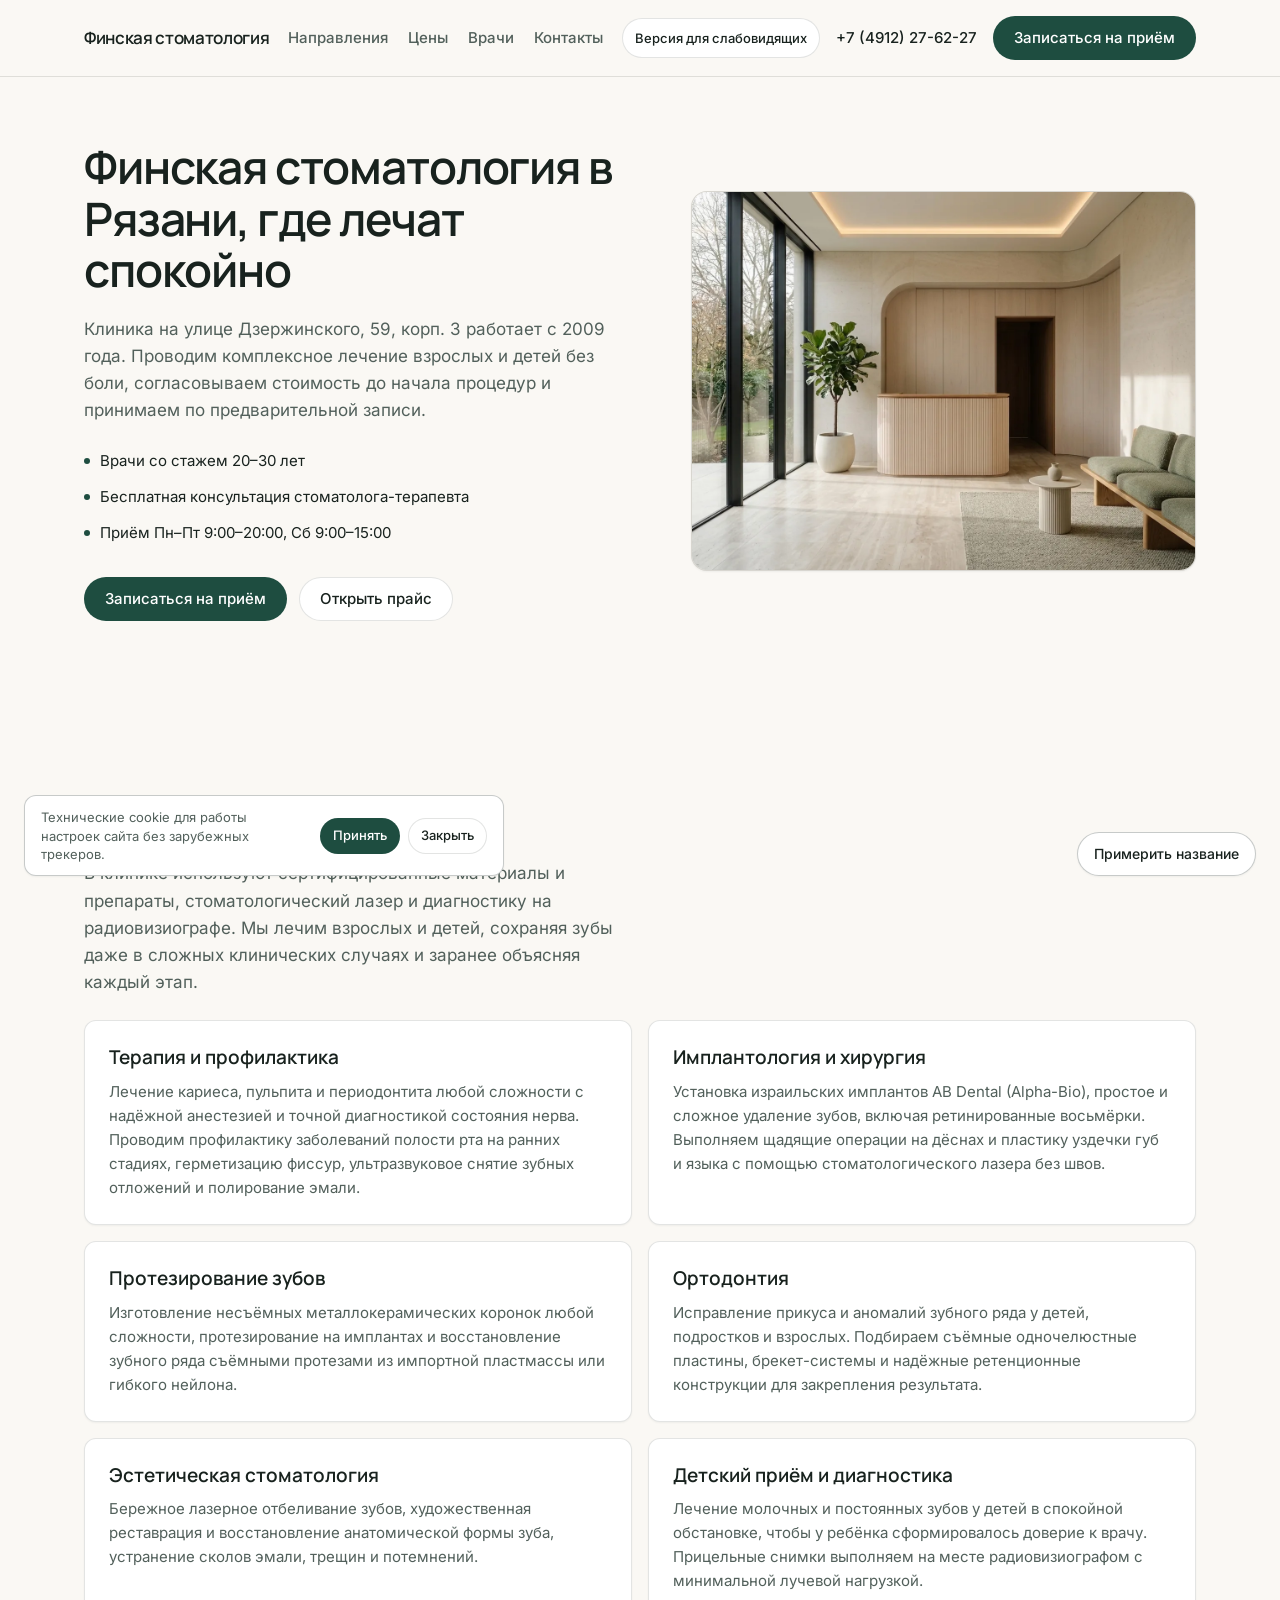
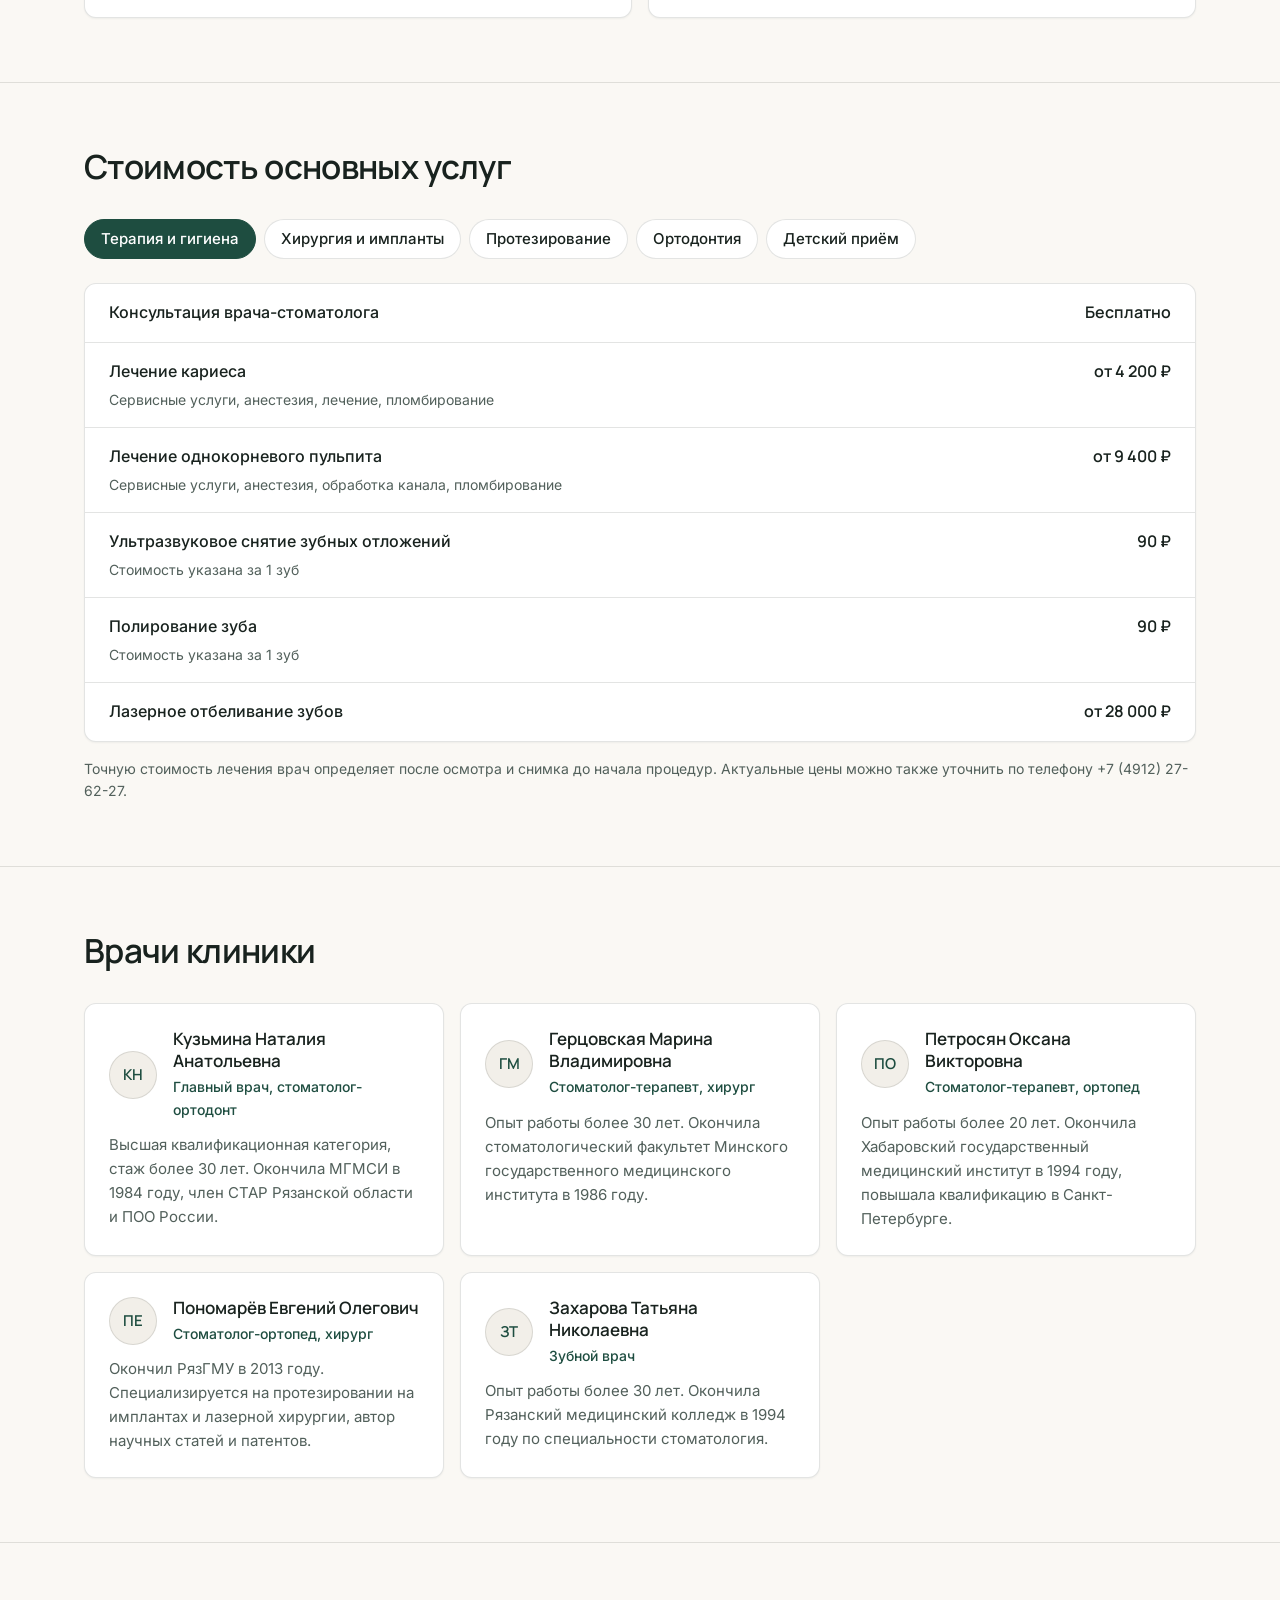
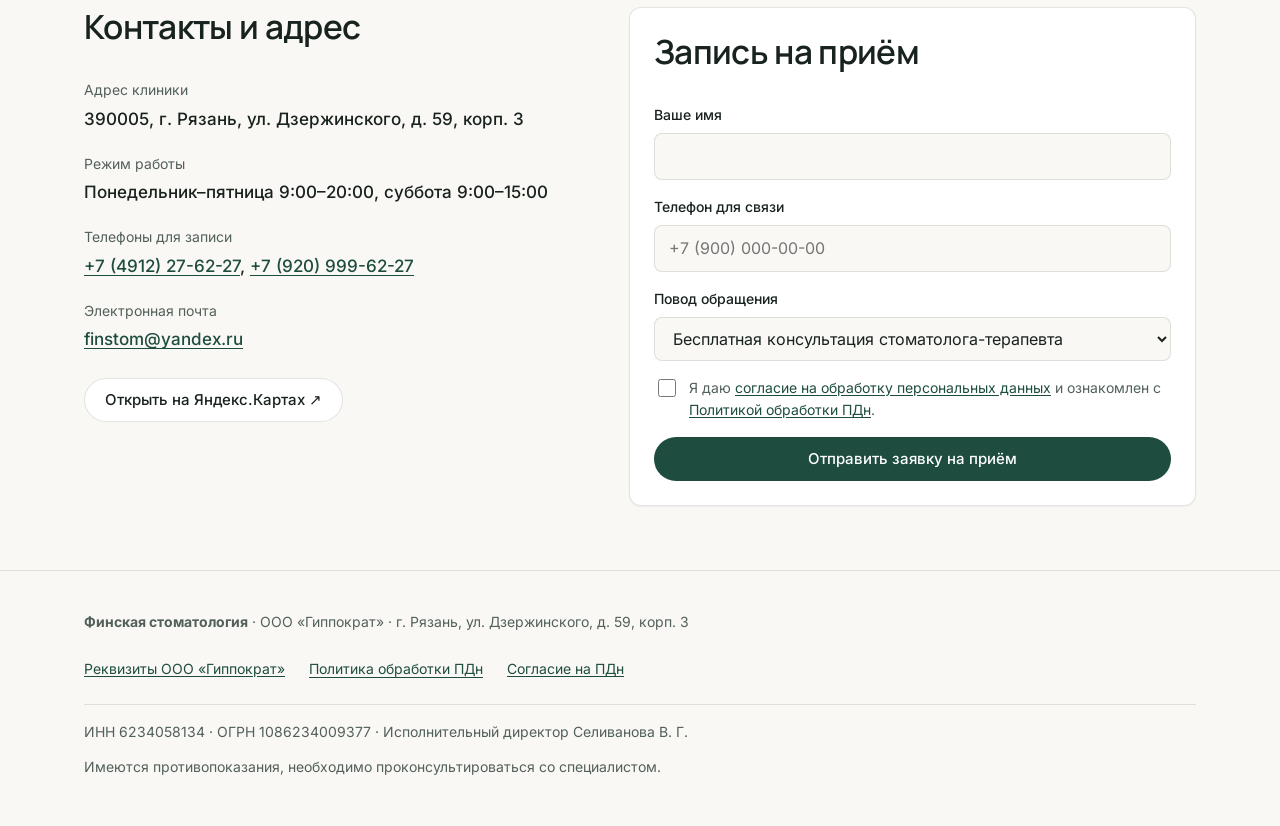
==== finstom/index.html @ ddab8133 "feat: добавить интерактивный скандинавский концепт для finstom.ru" ====
<!DOCTYPE html>
<html lang="ru">
<head>
  <meta charset="utf-8">
  <meta name="viewport" content="width=device-width, initial-scale=1">
  <title>Финская стоматология в Рязани: лечение и имплантация</title>
  <meta name="description" content="Стоматологическая клиника в Рязани на ул. Дзержинского, 59. Работаем с 2009 года. Терапия, имплантация, ортодонтия.">
  <link rel="canonical" href="https://smetagolosom.ru/finstom/">
  <link rel="icon" type="image/png" href="/favicon.png">
  <link rel="preload" as="image" href="./img/clinic-hero.webp" fetchpriority="high">

  <meta property="og:type" content="website">
  <meta property="og:locale" content="ru_RU">
  <meta property="og:site_name" content="Финская стоматология">
  <meta property="og:title" content="Финская стоматология в Рязани: лечение и имплантация">
  <meta property="og:description" content="Клиника на ул. Дзержинского, 59, корп. 3. Врачи со стажем 20–30 лет. Бесплатная первичная консультация терапевта.">
  <meta property="og:url" content="https://smetagolosom.ru/finstom/">
  <meta property="og:image" content="https://smetagolosom.ru/finstom/img/og-preview.jpg">
  <meta property="og:image:width" content="1200">
  <meta property="og:image:height" content="630">

  <meta name="twitter:card" content="summary_large_image">
  <meta name="twitter:title" content="Финская стоматология в Рязани">
  <meta name="twitter:description" content="Стоматологическая клиника в Рязани на ул. Дзержинского, 59, корп. 3. Терапия, хирургия, имплантация и ортодонтия.">
  <meta name="twitter:image" content="https://smetagolosom.ru/finstom/img/og-preview.jpg">

  <link rel="stylesheet" href="/fonts/fonts.css">
  <link rel="stylesheet" href="./style.css">

  <script id="clinicJsonLd" type="application/ld+json">
  {
    "@context": "https://schema.org",
    "@type": "Dentist",
    "name": "Финская стоматология",
    "url": "https://smetagolosom.ru/finstom/",
    "image": "https://smetagolosom.ru/finstom/img/og-preview.jpg",
    "priceRange": "₽₽",
    "telephone": "+7 (4912) 27-62-27",
    "email": "finstom@yandex.ru",
    "address": {
      "@type": "PostalAddress",
      "streetAddress": "ул. Дзержинского, д. 59, корп. 3",
      "addressLocality": "Рязань",
      "postalCode": "390005",
      "addressCountry": "RU"
    },
    "openingHours": ["Mo-Fr 09:00-20:00", "Sa 09:00-15:00"]
  }
  </script>
</head>
<body>
  <a class="skip-link" href="#main">Перейти к основному содержанию</a>

  <header class="site-header">
    <div class="container header-row">
      <a class="brand-link" href="#top" data-brand-name>Финская стоматология</a>

      <nav aria-label="Основная навигация">
        <ul class="nav-list">
          <li><a class="nav-link" href="#services">Направления</a></li>
          <li><a class="nav-link" href="#prices">Цены</a></li>
          <li><a class="nav-link" href="#doctors">Врачи</a></li>
          <li><a class="nav-link" href="#contacts">Контакты</a></li>
        </ul>
      </nav>

      <div class="header-actions">
        <button class="a11y-btn" type="button" data-a11y-toggle aria-pressed="false">Версия для слабовидящих</button>
        <a class="phone-link" href="tel:+74912276227">+7 (4912) 27-62-27</a>
        <a class="btn btn-primary" href="#booking">Записаться на приём</a>
        <button class="menu-toggle" id="menuToggle" type="button" aria-expanded="false" aria-controls="mobileDrawer" aria-label="Открыть меню">
          Меню
        </button>
      </div>
    </div>

    <div class="mobile-drawer" id="mobileDrawer" hidden>
      <ul class="mobile-nav-list">
        <li><a href="#services">Направления</a></li>
        <li><a href="#prices">Цены</a></li>
        <li><a href="#doctors">Врачи</a></li>
        <li><a href="#contacts">Контакты</a></li>
      </ul>
      <div class="mobile-drawer-actions">
        <button class="a11y-btn" type="button" data-a11y-toggle aria-pressed="false">Версия для слабовидящих</button>
        <a class="btn btn-secondary" href="tel:+74912276227">Позвонить +7 (4912) 27-62-27</a>
        <a class="btn btn-primary" href="#booking">Записаться на приём</a>
      </div>
    </div>
  </header>

  <main id="main">
    <section class="hero" id="top">
      <div class="container hero-grid">
        <div>
          <h1 class="hero-title"><span data-brand-name>Финская стоматология</span> в Рязани, где лечат спокойно</h1>
          <p class="hero-lead">
            Клиника на улице Дзержинского, 59, корп. 3 работает с 2009 года. Проводим комплексное лечение взрослых и детей без боли, согласовываем стоимость до начала процедур и принимаем по предварительной записи.
          </p>
          <ul class="hero-facts">
            <li>Врачи со стажем 20–30 лет</li>
            <li>Бесплатная консультация стоматолога-терапевта</li>
            <li>Приём Пн–Пт 9:00–20:00, Сб 9:00–15:00</li>
          </ul>
          <div class="hero-actions">
            <a class="btn btn-primary" href="#booking">Записаться на приём</a>
            <a class="btn btn-secondary" href="#prices">Открыть прайс</a>
          </div>
        </div>

        <figure class="hero-media">
          <picture>
            <source srcset="./img/clinic-hero.webp 1200w" sizes="(max-width: 980px) 100vw, 540px" type="image/webp">
            <img src="./img/clinic-hero.webp" srcset="./img/clinic-hero.webp 1200w" sizes="(max-width: 980px) 100vw, 540px" width="1200" height="900" fetchpriority="high" alt="Спокойная зона приёма и ожидания стоматологической клиники со светлыми каменными стенами и деревянной отделкой">
          </picture>
        </figure>
      </div>
    </section>

    <section class="section" id="services">
      <div class="container">
        <h2 class="section-heading">Направления клиники</h2>
        <p class="hero-lead">
          В клинике используют сертифицированные материалы и препараты, стоматологический лазер и диагностику на радиовизиографе. Мы лечим взрослых и детей, сохраняя зубы даже в сложных клинических случаях и заранее объясняя каждый этап.
        </p>
        <div class="services-grid">
          <article class="card">
            <h3 class="card-title">Терапия и профилактика</h3>
            <p class="card-text">Лечение кариеса, пульпита и периодонтита любой сложности с надёжной анестезией и точной диагностикой состояния нерва. Проводим профилактику заболеваний полости рта на ранних стадиях, герметизацию фиссур, ультразвуковое снятие зубных отложений и полирование эмали.</p>
          </article>

          <article class="card">
            <h3 class="card-title">Имплантология и хирургия</h3>
            <p class="card-text">Установка израильских имплантов AB Dental (Alpha-Bio), простое и сложное удаление зубов, включая ретинированные восьмёрки. Выполняем щадящие операции на дёснах и пластику уздечки губ и языка с помощью стоматологического лазера без швов.</p>
          </article>

          <article class="card">
            <h3 class="card-title">Протезирование зубов</h3>
            <p class="card-text">Изготовление несъёмных металлокерамических коронок любой сложности, протезирование на имплантах и восстановление зубного ряда съёмными протезами из импортной пластмассы или гибкого нейлона.</p>
          </article>

          <article class="card">
            <h3 class="card-title">Ортодонтия</h3>
            <p class="card-text">Исправление прикуса и аномалий зубного ряда у детей, подростков и взрослых. Подбираем съёмные одночелюстные пластины, брекет-системы и надёжные ретенционные конструкции для закрепления результата.</p>
          </article>

          <article class="card">
            <h3 class="card-title">Эстетическая стоматология</h3>
            <p class="card-text">Бережное лазерное отбеливание зубов, художественная реставрация и восстановление анатомической формы зуба, устранение сколов эмали, трещин и потемнений.</p>
          </article>

          <article class="card">
            <h3 class="card-title">Детский приём и диагностика</h3>
            <p class="card-text">Лечение молочных и постоянных зубов у детей в спокойной обстановке, чтобы у ребёнка сформировалось доверие к врачу. Прицельные снимки выполняем на месте радиовизиографом с минимальной лучевой нагрузкой.</p>
          </article>
        </div>
      </div>
    </section>

    <section class="section" id="prices">
      <div class="container">
        <h2 class="section-heading">Стоимость основных услуг</h2>

        <div class="price-tabs" role="tablist" aria-label="Категории прайс-листа">
          <button class="tab-btn" type="button" role="tab" aria-selected="true" data-price-tab="therapy">Терапия и гигиена</button>
          <button class="tab-btn" type="button" role="tab" aria-selected="false" data-price-tab="surgery">Хирургия и импланты</button>
          <button class="tab-btn" type="button" role="tab" aria-selected="false" data-price-tab="ortho">Протезирование</button>
          <button class="tab-btn" type="button" role="tab" aria-selected="false" data-price-tab="braces">Ортодонтия</button>
          <button class="tab-btn" type="button" role="tab" aria-selected="false" data-price-tab="kids">Детский приём</button>
        </div>

        <div class="price-panel" role="tabpanel" data-price-panel="therapy">
          <ul class="price-list">
            <li class="price-row">
              <div class="price-name">Консультация врача-стоматолога</div>
              <div class="price-val">Бесплатно</div>
            </li>
            <li class="price-row">
              <div class="price-name">Лечение кариеса<span class="price-detail">Сервисные услуги, анестезия, лечение, пломбирование</span></div>
              <div class="price-val">от 4 200 ₽</div>
            </li>
            <li class="price-row">
              <div class="price-name">Лечение однокорневого пульпита<span class="price-detail">Сервисные услуги, анестезия, обработка канала, пломбирование</span></div>
              <div class="price-val">от 9 400 ₽</div>
            </li>
            <li class="price-row">
              <div class="price-name">Ультразвуковое снятие зубных отложений<span class="price-detail">Стоимость указана за 1 зуб</span></div>
              <div class="price-val">90 ₽</div>
            </li>
            <li class="price-row">
              <div class="price-name">Полирование зуба<span class="price-detail">Стоимость указана за 1 зуб</span></div>
              <div class="price-val">90 ₽</div>
            </li>
            <li class="price-row">
              <div class="price-name">Лазерное отбеливание зубов</div>
              <div class="price-val">от 28 000 ₽</div>
            </li>
          </ul>
        </div>

        <div class="price-panel" role="tabpanel" data-price-panel="surgery" hidden>
          <ul class="price-list">
            <li class="price-row">
              <div class="price-name">Удаление зуба простое<span class="price-detail">Сервисные услуги, анестезия, удаление, обработка лунки</span></div>
              <div class="price-val">от 2 800 ₽</div>
            </li>
            <li class="price-row">
              <div class="price-name">Удаление ретинированного зуба</div>
              <div class="price-val">от 7 000 ₽</div>
            </li>
            <li class="price-row">
              <div class="price-name">Лазерная пластика уздечки языка или губ<span class="price-detail">Щадящая процедура без швов</span></div>
              <div class="price-val">от 5 000 ₽</div>
            </li>
            <li class="price-row">
              <div class="price-name">Установка 1 импланта AB Dental (Израиль)</div>
              <div class="price-val">от 23 000 ₽</div>
            </li>
            <li class="price-row">
              <div class="price-name">Протезирование на базе импланта</div>
              <div class="price-val">от 38 000 ₽</div>
            </li>
          </ul>
        </div>

        <div class="price-panel" role="tabpanel" data-price-panel="ortho" hidden>
          <ul class="price-list">
            <li class="price-row">
              <div class="price-name">Установка 1 металлокерамической коронки<span class="price-detail">Сервисные услуги, анестезия, снятие слепков, изготовление и фиксация</span></div>
              <div class="price-val">от 15 000 ₽</div>
            </li>
            <li class="price-row">
              <div class="price-name">Съёмный протез из импортной пластмассы</div>
              <div class="price-val">от 16 000 ₽</div>
            </li>
            <li class="price-row">
              <div class="price-name">Съёмный протез из нейлона</div>
              <div class="price-val">от 41 000 ₽</div>
            </li>
          </ul>
        </div>

        <div class="price-panel" role="tabpanel" data-price-panel="braces" hidden>
          <ul class="price-list">
            <li class="price-row">
              <div class="price-name">Консультация врача-ортодонта</div>
              <div class="price-val">1 200 ₽</div>
            </li>
            <li class="price-row">
              <div class="price-name">Лечение съёмной одночелюстной пластиной</div>
              <div class="price-val">от 18 500 ₽</div>
            </li>
            <li class="price-row">
              <div class="price-name">Фиксация брекетов на 1 челюсть</div>
              <div class="price-val">от 48 000 ₽</div>
            </li>
            <li class="price-row">
              <div class="price-name">Фиксация ретейнера на 6 зубов</div>
              <div class="price-val">от 9 400 ₽</div>
            </li>
          </ul>
        </div>

        <div class="price-panel" role="tabpanel" data-price-panel="kids" hidden>
          <ul class="price-list">
            <li class="price-row">
              <div class="price-name">Лечение молочного зуба</div>
              <div class="price-val">от 1 800 ₽</div>
            </li>
            <li class="price-row">
              <div class="price-name">Удаление молочного зуба</div>
              <div class="price-val">от 1 500 ₽</div>
            </li>
            <li class="price-row">
              <div class="price-name">Лечение пульпита молочного зуба</div>
              <div class="price-val">от 2 800 ₽</div>
            </li>
          </ul>
        </div>

        <p class="price-note">Точную стоимость лечения врач определяет после осмотра и снимка до начала процедур. Актуальные цены можно также уточнить по телефону +7 (4912) 27-62-27.</p>
      </div>
    </section>

    <section class="section" id="doctors">
      <div class="container">
        <h2 class="section-heading">Врачи клиники</h2>
        <div class="doctors-grid">
          <article class="card doctor-card">
            <div class="doctor-head">
              <span class="doctor-initials" aria-hidden="true">КН</span>
              <div>
                <h3 class="doctor-name">Кузьмина Наталия Анатольевна</h3>
                <p class="doctor-role">Главный врач, стоматолог-ортодонт</p>
              </div>
            </div>
            <p class="doctor-meta">Высшая квалификационная категория, стаж более 30 лет. Окончила МГМСИ в 1984 году, член СТАР Рязанской области и ПОО России.</p>
          </article>

          <article class="card doctor-card">
            <div class="doctor-head">
              <span class="doctor-initials" aria-hidden="true">ГМ</span>
              <div>
                <h3 class="doctor-name">Герцовская Марина Владимировна</h3>
                <p class="doctor-role">Стоматолог-терапевт, хирург</p>
              </div>
            </div>
            <p class="doctor-meta">Опыт работы более 30 лет. Окончила стоматологический факультет Минского государственного медицинского института в 1986 году.</p>
          </article>

          <article class="card doctor-card">
            <div class="doctor-head">
              <span class="doctor-initials" aria-hidden="true">ПО</span>
              <div>
                <h3 class="doctor-name">Петросян Оксана Викторовна</h3>
                <p class="doctor-role">Стоматолог-терапевт, ортопед</p>
              </div>
            </div>
            <p class="doctor-meta">Опыт работы более 20 лет. Окончила Хабаровский государственный медицинский институт в 1994 году, повышала квалификацию в Санкт-Петербурге.</p>
          </article>

          <article class="card doctor-card">
            <div class="doctor-head">
              <span class="doctor-initials" aria-hidden="true">ПЕ</span>
              <div>
                <h3 class="doctor-name">Пономарёв Евгений Олегович</h3>
                <p class="doctor-role">Стоматолог-ортопед, хирург</p>
              </div>
            </div>
            <p class="doctor-meta">Окончил РязГМУ в 2013 году. Специализируется на протезировании на имплантах и лазерной хирургии, автор научных статей и патентов.</p>
          </article>

          <article class="card doctor-card">
            <div class="doctor-head">
              <span class="doctor-initials" aria-hidden="true">ЗТ</span>
              <div>
                <h3 class="doctor-name">Захарова Татьяна Николаевна</h3>
                <p class="doctor-role">Зубной врач</p>
              </div>
            </div>
            <p class="doctor-meta">Опыт работы более 30 лет. Окончила Рязанский медицинский колледж в 1994 году по специальности стоматология.</p>
          </article>
        </div>
      </div>
    </section>

    <section class="section" id="contacts">
      <div class="container contact-grid">
        <div>
          <h2 class="section-heading">Контакты и адрес</h2>
          <ul class="contact-list">
            <li>
              <span class="contact-label">Адрес клиники</span>
              <span class="contact-value">390005, г. Рязань, ул. Дзержинского, д. 59, корп. 3</span>
            </li>
            <li>
              <span class="contact-label">Режим работы</span>
              <span class="contact-value">Понедельник–пятница 9:00–20:00, суббота 9:00–15:00</span>
            </li>
            <li>
              <span class="contact-label">Телефоны для записи</span>
              <div class="contact-value">
                <a class="contact-link" href="tel:+74912276227">+7 (4912) 27-62-27</a>,
                <a class="contact-link" href="tel:+79209996227">+7 (920) 999-62-27</a>
              </div>
            </li>
            <li>
              <span class="contact-label">Электронная почта</span>
              <a class="contact-value contact-link" href="mailto:finstom@yandex.ru">finstom@yandex.ru</a>
            </li>
          </ul>

          <a class="btn btn-secondary" href="https://yandex.ru/maps/11/ryazan/?text=%D0%A4%D0%B8%D0%BD%D1%81%D0%BA%D0%B0%D1%8F%20%D1%81%D1%82%D0%BE%D0%BC%D0%B0%D1%82%D0%BE%D0%BB%D0%BE%D0%B3%D0%B8%D1%8F%20%D0%A0%D1%8F%D0%B7%D0%B0%D0%BD%D1%8C%20%D0%94%D0%B7%D0%B5%D1%80%D0%B6%D0%B8%D0%BD%D1%81%D0%BA%D0%BE%D0%B3%D0%BE%2059" target="_blank" rel="noopener noreferrer">
            Открыть на Яндекс.Картах ↗
          </a>
        </div>

        <div class="card" id="booking">
          <h2 class="section-heading">Запись на приём</h2>
          <form class="booking-form" id="bookingForm" method="post">
            <div class="field-group">
              <label class="field-label" for="patientName">Ваше имя</label>
              <input class="field-input" id="patientName" name="name" type="text" autocomplete="name" required>
            </div>

            <div class="field-group">
              <label class="field-label" for="patientPhone">Телефон для связи</label>
              <input class="field-input" id="patientPhone" name="tel" type="tel" autocomplete="tel" placeholder="+7 (900) 000-00-00" required>
            </div>

            <div class="field-group">
              <label class="field-label" for="patientReason">Повод обращения</label>
              <select class="field-input" id="patientReason" name="reason">
                <option value="Консультация терапевта">Бесплатная консультация стоматолога-терапевта</option>
                <option value="Лечение зуба или гигиена">Лечение зуба или гигиена</option>
                <option value="Имплантация и протезирование">Имплантация или протезирование</option>
                <option value="Ортодонтия">Консультация ортодонта</option>
                <option value="Детский приём">Детский приём</option>
              </select>
            </div>

            <label class="consent-row" for="consentCheck">
              <input id="consentCheck" type="checkbox" required>
              <span>
                Я даю <button class="inline-link-btn" type="button" data-open-dialog="consentDialog">согласие на обработку персональных данных</button> и ознакомлен с <button class="inline-link-btn" type="button" data-open-dialog="privacyDialog">Политикой обработки ПДн</button>.
              </span>
            </label>

            <button class="btn btn-primary" type="submit">Отправить заявку на приём</button>
            <p class="form-status" id="formStatus" role="status" hidden></p>
          </form>
        </div>
      </div>
    </section>
  </main>

  <footer class="site-footer">
    <div class="container">
      <div class="footer-top">
        <div>
          <strong data-brand-name>Финская стоматология</strong> · ООО «Гиппократ» · г. Рязань, ул. Дзержинского, д. 59, корп. 3
        </div>
        <div class="footer-links">
          <button class="inline-link-btn" type="button" data-open-dialog="requisitesDialog">Реквизиты ООО «Гиппократ»</button>
          <a class="contact-link" href="./privacy.html">Политика обработки ПДн</a>
          <button class="inline-link-btn" type="button" data-open-dialog="consentDialog">Согласие на ПДн</button>
        </div>
      </div>
      <div class="footer-legal">
        <span>ИНН 6234058134 · ОГРН 1086234009377 · Исполнительный директор Селиванова В. Г.</span>
        <span>Имеются противопоказания, необходимо проконсультироваться со специалистом.</span>
      </div>
    </div>
  </footer>

  <div class="cookie-banner" id="cookieBanner" role="region" aria-label="Уведомление о cookie" hidden>
    <p class="cookie-text">Технические cookie для работы настроек сайта без зарубежных трекеров.</p>
    <div class="cookie-actions">
      <button class="btn btn-primary" type="button" data-cookie-choice="accepted">Принять</button>
      <button class="btn btn-secondary" type="button" data-cookie-choice="essential">Закрыть</button>
    </div>
  </div>

  <div class="brand-studio">
    <div class="brand-panel" id="brandStudioPanel" hidden>
      <div class="brand-panel-head">
        <h2 class="brand-panel-title">Примерка названия клиники</h2>
        <button class="brand-close" id="brandStudioClose" type="button" aria-label="Закрыть панель примерки">×</button>
      </div>
      <div class="brand-presets">
        <button class="preset-btn" type="button" data-brand-preset="Финская стоматология" aria-pressed="true">Финская стоматология</button>
        <button class="preset-btn" type="button" data-brand-preset="Норд Дент" aria-pressed="false">Норд Дент</button>
        <button class="preset-btn" type="button" data-brand-preset="Северная клиника" aria-pressed="false">Северная клиника</button>
        <button class="preset-btn" type="button" data-brand-preset="Белая клиника" aria-pressed="false">Белая клиника</button>
        <button class="preset-btn" type="button" data-brand-preset="Дзержинского, 59" aria-pressed="false">Дзержинского, 59</button>
      </div>
      <div class="field-group">
        <label class="field-label" for="customBrandInput">Свой вариант названия</label>
        <input class="field-input" id="customBrandInput" type="text" placeholder="Введите название">
      </div>
    </div>
    <button class="brand-trigger" id="brandStudioTrigger" type="button" aria-expanded="false" aria-controls="brandStudioPanel">
      Примерить название
    </button>
  </div>

  <dialog class="legal-dialog" id="privacyDialog" aria-labelledby="privacyTitle">
    <div class="dialog-head">
      <h2 class="dialog-title" id="privacyTitle">Политика обработки персональных данных</h2>
      <button class="brand-close" type="button" data-close-dialog aria-label="Закрыть окно">×</button>
    </div>
    <p>Оператор персональных данных: ООО «Гиппократ» (ИНН 6234058134, ОГРН 1086234009377, 390005, г. Рязань, ул. Дзержинского, д. 59, корп. 3).</p>
    <p>Цели обработки: обратная связь и предварительная запись пациента на приём. Все серверы и формы размещаются на территории Российской Федерации в соответствии со ст. 18 ч. 5 Федерального закона № 152-ФЗ, без загрузки зарубежных трекеров.</p>
  </dialog>

  <dialog class="legal-dialog" id="consentDialog" aria-labelledby="consentTitle">
    <div class="dialog-head">
      <h2 class="dialog-title" id="consentTitle">Согласие на обработку персональных данных</h2>
      <button class="brand-close" type="button" data-close-dialog aria-label="Закрыть окно">×</button>
    </div>
    <p>Оформляя заявку на сайте, пациент даёт ООО «Гиппократ» (390005, г. Рязань, ул. Дзержинского, д. 59, корп. 3) конкретное, информированное и предметное согласие на обработку имени, номера телефона и повода обращения для согласования времени визита.</p>
    <p>Согласие может быть отозвано в любой момент по письменному обращению на адрес клиники или на электронную почту finstom@yandex.ru.</p>
  </dialog>

  <dialog class="legal-dialog" id="requisitesDialog" aria-labelledby="requisitesTitle">
    <div class="dialog-head">
      <h2 class="dialog-title" id="requisitesTitle">Реквизиты ООО «Гиппократ»</h2>
      <button class="brand-close" type="button" data-close-dialog aria-label="Закрыть окно">×</button>
    </div>
    <p>Юридический и фактический адрес: 390005, г. Рязань, ул. Дзержинского, д. 59, корп. 3.</p>
    <p>ИНН 6234058134, КПП 623401001, ОГРН 1086234009377. Исполнительный директор Селиванова Валерия Геннадьевна. Главный врач Кузьмина Наталия Анатольевна.</p>
  </dialog>

  <script src="./app.js" defer></script>
</body>
</html>
---- fonts/fonts.css ----
/* cyrillic-ext */
@font-face {
  font-family: 'Inter';
  font-style: normal;
  font-weight: 400;
  font-display: swap;
  src: url(/fonts/inter-400-cyrillic-ext.woff2) format('woff2');
  unicode-range: U+0460-052F, U+1C80-1C8A, U+20B4, U+2DE0-2DFF, U+A640-A69F, U+FE2E-FE2F;
}

/* cyrillic */
@font-face {
  font-family: 'Inter';
  font-style: normal;
  font-weight: 400;
  font-display: swap;
  src: url(/fonts/inter-400-cyrillic.woff2) format('woff2');
  unicode-range: U+0301, U+0400-045F, U+0490-0491, U+04B0-04B1, U+2116;
}

/* latin-ext */
@font-face {
  font-family: 'Inter';
  font-style: normal;
  font-weight: 400;
  font-display: swap;
  src: url(/fonts/inter-400-latin-ext.woff2) format('woff2');
  unicode-range: U+0100-02BA, U+02BD-02C5, U+02C7-02CC, U+02CE-02D7, U+02DD-02FF, U+0304, U+0308, U+0329, U+1D00-1DBF, U+1E00-1E9F, U+1EF2-1EFF, U+2020, U+20A0-20AB, U+20AD-20C4, U+2113, U+2C60-2C7F, U+A720-A7FF;
}

/* latin */
@font-face {
  font-family: 'Inter';
  font-style: normal;
  font-weight: 400;
  font-display: swap;
  src: url(/fonts/inter-400-latin.woff2) format('woff2');
  unicode-range: U+0000-00FF, U+0131, U+0152-0153, U+02BB-02BC, U+02C6, U+02DA, U+02DC, U+0304, U+0308, U+0329, U+2000-206F, U+20AC, U+2122, U+2191, U+2193, U+2212, U+2215, U+FEFF, U+FFFD;
}

/* cyrillic-ext */
@font-face {
  font-family: 'Inter';
  font-style: normal;
  font-weight: 500;
  font-display: swap;
  src: url(/fonts/inter-400-cyrillic-ext.woff2) format('woff2');
  unicode-range: U+0460-052F, U+1C80-1C8A, U+20B4, U+2DE0-2DFF, U+A640-A69F, U+FE2E-FE2F;
}

/* cyrillic */
@font-face {
  font-family: 'Inter';
  font-style: normal;
  font-weight: 500;
  font-display: swap;
  src: url(/fonts/inter-400-cyrillic.woff2) format('woff2');
  unicode-range: U+0301, U+0400-045F, U+0490-0491, U+04B0-04B1, U+2116;
}

/* latin-ext */
@font-face {
  font-family: 'Inter';
  font-style: normal;
  font-weight: 500;
  font-display: swap;
  src: url(/fonts/inter-400-latin-ext.woff2) format('woff2');
  unicode-range: U+0100-02BA, U+02BD-02C5, U+02C7-02CC, U+02CE-02D7, U+02DD-02FF, U+0304, U+0308, U+0329, U+1D00-1DBF, U+1E00-1E9F, U+1EF2-1EFF, U+2020, U+20A0-20AB, U+20AD-20C4, U+2113, U+2C60-2C7F, U+A720-A7FF;
}

/* latin */
@font-face {
  font-family: 'Inter';
  font-style: normal;
  font-weight: 500;
  font-display: swap;
  src: url(/fonts/inter-400-latin.woff2) format('woff2');
  unicode-range: U+0000-00FF, U+0131, U+0152-0153, U+02BB-02BC, U+02C6, U+02DA, U+02DC, U+0304, U+0308, U+0329, U+2000-206F, U+20AC, U+2122, U+2191, U+2193, U+2212, U+2215, U+FEFF, U+FFFD;
}

/* cyrillic-ext */
@font-face {
  font-family: 'Inter';
  font-style: normal;
  font-weight: 600;
  font-display: swap;
  src: url(/fonts/inter-400-cyrillic-ext.woff2) format('woff2');
  unicode-range: U+0460-052F, U+1C80-1C8A, U+20B4, U+2DE0-2DFF, U+A640-A69F, U+FE2E-FE2F;
}

/* cyrillic */
@font-face {
  font-family: 'Inter';
  font-style: normal;
  font-weight: 600;
  font-display: swap;
  src: url(/fonts/inter-400-cyrillic.woff2) format('woff2');
  unicode-range: U+0301, U+0400-045F, U+0490-0491, U+04B0-04B1, U+2116;
}

/* latin-ext */
@font-face {
  font-family: 'Inter';
  font-style: normal;
  font-weight: 600;
  font-display: swap;
  src: url(/fonts/inter-400-latin-ext.woff2) format('woff2');
  unicode-range: U+0100-02BA, U+02BD-02C5, U+02C7-02CC, U+02CE-02D7, U+02DD-02FF, U+0304, U+0308, U+0329, U+1D00-1DBF, U+1E00-1E9F, U+1EF2-1EFF, U+2020, U+20A0-20AB, U+20AD-20C4, U+2113, U+2C60-2C7F, U+A720-A7FF;
}

/* latin */
@font-face {
  font-family: 'Inter';
  font-style: normal;
  font-weight: 600;
  font-display: swap;
  src: url(/fonts/inter-400-latin.woff2) format('woff2');
  unicode-range: U+0000-00FF, U+0131, U+0152-0153, U+02BB-02BC, U+02C6, U+02DA, U+02DC, U+0304, U+0308, U+0329, U+2000-206F, U+20AC, U+2122, U+2191, U+2193, U+2212, U+2215, U+FEFF, U+FFFD;
}

/* cyrillic-ext */
@font-face {
  font-family: 'Inter';
  font-style: normal;
  font-weight: 700;
  font-display: swap;
  src: url(/fonts/inter-400-cyrillic-ext.woff2) format('woff2');
  unicode-range: U+0460-052F, U+1C80-1C8A, U+20B4, U+2DE0-2DFF, U+A640-A69F, U+FE2E-FE2F;
}

/* cyrillic */
@font-face {
  font-family: 'Inter';
  font-style: normal;
  font-weight: 700;
  font-display: swap;
  src: url(/fonts/inter-400-cyrillic.woff2) format('woff2');
  unicode-range: U+0301, U+0400-045F, U+0490-0491, U+04B0-04B1, U+2116;
}

/* latin-ext */
@font-face {
  font-family: 'Inter';
  font-style: normal;
  font-weight: 700;
  font-display: swap;
  src: url(/fonts/inter-400-latin-ext.woff2) format('woff2');
  unicode-range: U+0100-02BA, U+02BD-02C5, U+02C7-02CC, U+02CE-02D7, U+02DD-02FF, U+0304, U+0308, U+0329, U+1D00-1DBF, U+1E00-1E9F, U+1EF2-1EFF, U+2020, U+20A0-20AB, U+20AD-20C4, U+2113, U+2C60-2C7F, U+A720-A7FF;
}

/* latin */
@font-face {
  font-family: 'Inter';
  font-style: normal;
  font-weight: 700;
  font-display: swap;
  src: url(/fonts/inter-400-latin.woff2) format('woff2');
  unicode-range: U+0000-00FF, U+0131, U+0152-0153, U+02BB-02BC, U+02C6, U+02DA, U+02DC, U+0304, U+0308, U+0329, U+2000-206F, U+20AC, U+2122, U+2191, U+2193, U+2212, U+2215, U+FEFF, U+FFFD;
}

/* cyrillic-ext */
@font-face {
  font-family: 'JetBrains Mono';
  font-style: normal;
  font-weight: 500;
  font-display: swap;
  src: url(/fonts/jetbrains-mono-500-cyrillic-ext.woff2) format('woff2');
  unicode-range: U+0460-052F, U+1C80-1C8A, U+20B4, U+2DE0-2DFF, U+A640-A69F, U+FE2E-FE2F;
}

/* cyrillic */
@font-face {
  font-family: 'JetBrains Mono';
  font-style: normal;
  font-weight: 500;
  font-display: swap;
  src: url(/fonts/jetbrains-mono-500-cyrillic.woff2) format('woff2');
  unicode-range: U+0301, U+0400-045F, U+0490-0491, U+04B0-04B1, U+2116;
}

/* latin-ext */
@font-face {
  font-family: 'JetBrains Mono';
  font-style: normal;
  font-weight: 500;
  font-display: swap;
  src: url(/fonts/jetbrains-mono-500-latin-ext.woff2) format('woff2');
  unicode-range: U+0100-02BA, U+02BD-02C5, U+02C7-02CC, U+02CE-02D7, U+02DD-02FF, U+0304, U+0308, U+0329, U+1D00-1DBF, U+1E00-1E9F, U+1EF2-1EFF, U+2020, U+20A0-20AB, U+20AD-20C4, U+2113, U+2C60-2C7F, U+A720-A7FF;
}

/* latin */
@font-face {
  font-family: 'JetBrains Mono';
  font-style: normal;
  font-weight: 500;
  font-display: swap;
  src: url(/fonts/jetbrains-mono-500-latin.woff2) format('woff2');
  unicode-range: U+0000-00FF, U+0131, U+0152-0153, U+02BB-02BC, U+02C6, U+02DA, U+02DC, U+0304, U+0308, U+0329, U+2000-206F, U+20AC, U+2122, U+2191, U+2193, U+2212, U+2215, U+FEFF, U+FFFD;
}

/* cyrillic-ext */
@font-face {
  font-family: 'JetBrains Mono';
  font-style: normal;
  font-weight: 600;
  font-display: swap;
  src: url(/fonts/jetbrains-mono-500-cyrillic-ext.woff2) format('woff2');
  unicode-range: U+0460-052F, U+1C80-1C8A, U+20B4, U+2DE0-2DFF, U+A640-A69F, U+FE2E-FE2F;
}

/* cyrillic */
@font-face {
  font-family: 'JetBrains Mono';
  font-style: normal;
  font-weight: 600;
  font-display: swap;
  src: url(/fonts/jetbrains-mono-500-cyrillic.woff2) format('woff2');
  unicode-range: U+0301, U+0400-045F, U+0490-0491, U+04B0-04B1, U+2116;
}

/* latin-ext */
@font-face {
  font-family: 'JetBrains Mono';
  font-style: normal;
  font-weight: 600;
  font-display: swap;
  src: url(/fonts/jetbrains-mono-500-latin-ext.woff2) format('woff2');
  unicode-range: U+0100-02BA, U+02BD-02C5, U+02C7-02CC, U+02CE-02D7, U+02DD-02FF, U+0304, U+0308, U+0329, U+1D00-1DBF, U+1E00-1E9F, U+1EF2-1EFF, U+2020, U+20A0-20AB, U+20AD-20C4, U+2113, U+2C60-2C7F, U+A720-A7FF;
}

/* latin */
@font-face {
  font-family: 'JetBrains Mono';
  font-style: normal;
  font-weight: 600;
  font-display: swap;
  src: url(/fonts/jetbrains-mono-500-latin.woff2) format('woff2');
  unicode-range: U+0000-00FF, U+0131, U+0152-0153, U+02BB-02BC, U+02C6, U+02DA, U+02DC, U+0304, U+0308, U+0329, U+2000-206F, U+20AC, U+2122, U+2191, U+2193, U+2212, U+2215, U+FEFF, U+FFFD;
}

/* cyrillic-ext */
@font-face {
  font-family: 'JetBrains Mono';
  font-style: normal;
  font-weight: 700;
  font-display: swap;
  src: url(/fonts/jetbrains-mono-500-cyrillic-ext.woff2) format('woff2');
  unicode-range: U+0460-052F, U+1C80-1C8A, U+20B4, U+2DE0-2DFF, U+A640-A69F, U+FE2E-FE2F;
}

/* cyrillic */
@font-face {
  font-family: 'JetBrains Mono';
  font-style: normal;
  font-weight: 700;
  font-display: swap;
  src: url(/fonts/jetbrains-mono-500-cyrillic.woff2) format('woff2');
  unicode-range: U+0301, U+0400-045F, U+0490-0491, U+04B0-04B1, U+2116;
}

/* latin-ext */
@font-face {
  font-family: 'JetBrains Mono';
  font-style: normal;
  font-weight: 700;
  font-display: swap;
  src: url(/fonts/jetbrains-mono-500-latin-ext.woff2) format('woff2');
  unicode-range: U+0100-02BA, U+02BD-02C5, U+02C7-02CC, U+02CE-02D7, U+02DD-02FF, U+0304, U+0308, U+0329, U+1D00-1DBF, U+1E00-1E9F, U+1EF2-1EFF, U+2020, U+20A0-20AB, U+20AD-20C4, U+2113, U+2C60-2C7F, U+A720-A7FF;
}

/* latin */
@font-face {
  font-family: 'JetBrains Mono';
  font-style: normal;
  font-weight: 700;
  font-display: swap;
  src: url(/fonts/jetbrains-mono-500-latin.woff2) format('woff2');
  unicode-range: U+0000-00FF, U+0131, U+0152-0153, U+02BB-02BC, U+02C6, U+02DA, U+02DC, U+0304, U+0308, U+0329, U+2000-206F, U+20AC, U+2122, U+2191, U+2193, U+2212, U+2215, U+FEFF, U+FFFD;
}

/* cyrillic-ext */
@font-face {
  font-family: 'Manrope';
  font-style: normal;
  font-weight: 600;
  font-display: swap;
  src: url(/fonts/manrope-600-cyrillic-ext.woff2) format('woff2');
  unicode-range: U+0460-052F, U+1C80-1C8A, U+20B4, U+2DE0-2DFF, U+A640-A69F, U+FE2E-FE2F;
}

/* cyrillic */
@font-face {
  font-family: 'Manrope';
  font-style: normal;
  font-weight: 600;
  font-display: swap;
  src: url(/fonts/manrope-600-cyrillic.woff2) format('woff2');
  unicode-range: U+0301, U+0400-045F, U+0490-0491, U+04B0-04B1, U+2116;
}

/* latin-ext */
@font-face {
  font-family: 'Manrope';
  font-style: normal;
  font-weight: 600;
  font-display: swap;
  src: url(/fonts/manrope-600-latin-ext.woff2) format('woff2');
  unicode-range: U+0100-02BA, U+02BD-02C5, U+02C7-02CC, U+02CE-02D7, U+02DD-02FF, U+0304, U+0308, U+0329, U+1D00-1DBF, U+1E00-1E9F, U+1EF2-1EFF, U+2020, U+20A0-20AB, U+20AD-20C4, U+2113, U+2C60-2C7F, U+A720-A7FF;
}

/* latin */
@font-face {
  font-family: 'Manrope';
  font-style: normal;
  font-weight: 600;
  font-display: swap;
  src: url(/fonts/manrope-600-latin.woff2) format('woff2');
  unicode-range: U+0000-00FF, U+0131, U+0152-0153, U+02BB-02BC, U+02C6, U+02DA, U+02DC, U+0304, U+0308, U+0329, U+2000-206F, U+20AC, U+2122, U+2191, U+2193, U+2212, U+2215, U+FEFF, U+FFFD;
}

/* cyrillic-ext */
@font-face {
  font-family: 'Manrope';
  font-style: normal;
  font-weight: 700;
  font-display: swap;
  src: url(/fonts/manrope-600-cyrillic-ext.woff2) format('woff2');
  unicode-range: U+0460-052F, U+1C80-1C8A, U+20B4, U+2DE0-2DFF, U+A640-A69F, U+FE2E-FE2F;
}

/* cyrillic */
@font-face {
  font-family: 'Manrope';
  font-style: normal;
  font-weight: 700;
  font-display: swap;
  src: url(/fonts/manrope-600-cyrillic.woff2) format('woff2');
  unicode-range: U+0301, U+0400-045F, U+0490-0491, U+04B0-04B1, U+2116;
}

/* latin-ext */
@font-face {
  font-family: 'Manrope';
  font-style: normal;
  font-weight: 700;
  font-display: swap;
  src: url(/fonts/manrope-600-latin-ext.woff2) format('woff2');
  unicode-range: U+0100-02BA, U+02BD-02C5, U+02C7-02CC, U+02CE-02D7, U+02DD-02FF, U+0304, U+0308, U+0329, U+1D00-1DBF, U+1E00-1E9F, U+1EF2-1EFF, U+2020, U+20A0-20AB, U+20AD-20C4, U+2113, U+2C60-2C7F, U+A720-A7FF;
}

/* latin */
@font-face {
  font-family: 'Manrope';
  font-style: normal;
  font-weight: 700;
  font-display: swap;
  src: url(/fonts/manrope-600-latin.woff2) format('woff2');
  unicode-range: U+0000-00FF, U+0131, U+0152-0153, U+02BB-02BC, U+02C6, U+02DA, U+02DC, U+0304, U+0308, U+0329, U+2000-206F, U+20AC, U+2122, U+2191, U+2193, U+2212, U+2215, U+FEFF, U+FFFD;
}

/* cyrillic-ext */
@font-face {
  font-family: 'Manrope';
  font-style: normal;
  font-weight: 800;
  font-display: swap;
  src: url(/fonts/manrope-600-cyrillic-ext.woff2) format('woff2');
  unicode-range: U+0460-052F, U+1C80-1C8A, U+20B4, U+2DE0-2DFF, U+A640-A69F, U+FE2E-FE2F;
}

/* cyrillic */
@font-face {
  font-family: 'Manrope';
  font-style: normal;
  font-weight: 800;
  font-display: swap;
  src: url(/fonts/manrope-600-cyrillic.woff2) format('woff2');
  unicode-range: U+0301, U+0400-045F, U+0490-0491, U+04B0-04B1, U+2116;
}

/* latin-ext */
@font-face {
  font-family: 'Manrope';
  font-style: normal;
  font-weight: 800;
  font-display: swap;
  src: url(/fonts/manrope-600-latin-ext.woff2) format('woff2');
  unicode-range: U+0100-02BA, U+02BD-02C5, U+02C7-02CC, U+02CE-02D7, U+02DD-02FF, U+0304, U+0308, U+0329, U+1D00-1DBF, U+1E00-1E9F, U+1EF2-1EFF, U+2020, U+20A0-20AB, U+20AD-20C4, U+2113, U+2C60-2C7F, U+A720-A7FF;
}

/* latin */
@font-face {
  font-family: 'Manrope';
  font-style: normal;
  font-weight: 800;
  font-display: swap;
  src: url(/fonts/manrope-600-latin.woff2) format('woff2');
  unicode-range: U+0000-00FF, U+0131, U+0152-0153, U+02BB-02BC, U+02C6, U+02DA, U+02DC, U+0304, U+0308, U+0329, U+2000-206F, U+20AC, U+2122, U+2191, U+2193, U+2212, U+2215, U+FEFF, U+FFFD;
}
---- finstom/style.css ----
:root {
  --bg: #FAF8F4;
  --surface: #FFFFFF;
  --surface-muted: #F2EFE9;
  --text: #18221E;
  --text-muted: #52605B;
  --accent: #1E4D40;
  --accent-hover: #163A30;
  --accent-contrast: #FFFFFF;
  --border: rgba(24, 34, 30, 0.12);
  --border-strong: rgba(24, 34, 30, 0.24);
  --shadow: 0 1px 2px rgba(24, 34, 30, 0.05);
  --radius-sm: 8px;
  --radius-md: 12px;
  --radius-lg: 16px;
  --radius-pill: 999px;
  --container: 1160px;
  --font-sans: 'Inter', -apple-system, BlinkMacSystemFont, sans-serif;
  --font-display: 'Manrope', 'Inter', -apple-system, BlinkMacSystemFont, sans-serif;
  --body-size: 16px;
}

html.a11y-large {
  --bg: #FFFFFF;
  --surface: #FFFFFF;
  --surface-muted: #F0F0F0;
  --text: #000000;
  --text-muted: #1A1A1A;
  --accent: #000000;
  --accent-hover: #222222;
  --accent-contrast: #FFFFFF;
  --border: #000000;
  --border-strong: #000000;
  --body-size: 20px;
}

*, *::before, *::after {
  box-sizing: border-box;
}

html {
  scroll-behavior: smooth;
  font-size: var(--body-size);
  overflow-x: clip;
}

body {
  margin: 0;
  background-color: var(--bg);
  color: var(--text);
  font-family: var(--font-sans);
  font-weight: 400;
  line-height: 1.6;
  overflow-x: clip;
  -webkit-font-smoothing: antialiased;
}

picture {
  display: block;
  width: 100%;
  max-width: 100%;
}

img {
  display: block;
  max-width: 100%;
  height: auto;
}

a {
  color: inherit;
  text-decoration: none;
}

button, input, select, textarea {
  font: inherit;
  color: inherit;
}

:focus-visible {
  outline: 2px solid var(--accent);
  outline-offset: 2px;
}

.skip-link {
  position: absolute;
  left: -9999px;
  top: 8px;
  background: var(--accent);
  color: var(--accent-contrast);
  padding: 10px 16px;
  border-radius: var(--radius-sm);
  z-index: 200;
}

.skip-link:focus {
  left: 16px;
}

.container {
  width: 100%;
  max-width: var(--container);
  margin: 0 auto;
  padding-left: 24px;
  padding-right: 24px;
}

/* Header */
.site-header {
  position: sticky;
  top: 0;
  z-index: 50;
  background-color: var(--bg);
  border-bottom: 1px solid var(--border);
}

.header-row {
  display: flex;
  align-items: center;
  justify-content: space-between;
  gap: 16px;
  min-height: 76px;
}

.brand-link {
  font-family: var(--font-display);
  font-weight: 600;
  font-size: 1.0625rem;
  letter-spacing: -0.02em;
  flex-shrink: 0;
  white-space: nowrap;
}

.nav-list {
  display: flex;
  align-items: center;
  gap: 20px;
  list-style: none;
  margin: 0;
  padding: 0;
}

.nav-link {
  font-size: 0.9375rem;
  font-weight: 500;
  color: var(--text-muted);
  padding: 8px 0;
  white-space: nowrap;
  transition: color 150ms ease-out;
}

.nav-link:hover {
  color: var(--text);
}

.header-actions {
  display: flex;
  align-items: center;
  gap: 12px;
  flex-shrink: 0;
}

.a11y-btn {
  display: inline-flex;
  align-items: center;
  gap: 8px;
  height: 40px;
  padding: 0 12px;
  border: 1px solid var(--border);
  border-radius: var(--radius-pill);
  background: var(--surface);
  font-size: 0.8125rem;
  font-weight: 500;
  cursor: pointer;
  white-space: nowrap;
  transition: border-color 150ms ease-out, background-color 150ms ease-out;
}

.a11y-btn:hover {
  border-color: var(--border-strong);
}

.a11y-btn[aria-pressed="true"] {
  background: var(--accent);
  color: var(--accent-contrast);
  border-color: var(--accent);
}

.phone-link {
  font-weight: 500;
  font-size: 0.9375rem;
  white-space: nowrap;
  padding: 8px 4px;
}

.btn {
  display: inline-flex;
  align-items: center;
  justify-content: center;
  min-height: 44px;
  padding: 0 20px;
  border-radius: var(--radius-pill);
  border: 1px solid transparent;
  font-size: 0.9375rem;
  font-weight: 500;
  cursor: pointer;
  white-space: nowrap;
  transition: background-color 150ms ease-out, border-color 150ms ease-out, color 150ms ease-out;
}

.btn-primary {
  background-color: var(--accent);
  color: var(--accent-contrast);
}

.btn-primary:hover {
  background-color: var(--accent-hover);
}

.btn-secondary {
  background-color: var(--surface);
  border-color: var(--border);
  color: var(--text);
}

.btn-secondary:hover {
  border-color: var(--border-strong);
  background-color: var(--surface-muted);
}

.menu-toggle {
  display: none;
  align-items: center;
  justify-content: center;
  width: 44px;
  height: 44px;
  border: 1px solid var(--border);
  border-radius: var(--radius-sm);
  background: var(--surface);
  cursor: pointer;
}

.mobile-drawer {
  display: none;
  border-top: 1px solid var(--border);
  background: var(--bg);
  padding: 16px 24px 24px;
}

.mobile-drawer.is-open {
  display: block;
}

.mobile-nav-list {
  list-style: none;
  margin: 0 0 16px;
  padding: 0;
  display: flex;
  flex-direction: column;
  gap: 8px;
}

.mobile-nav-list a {
  display: block;
  padding: 8px 0;
  font-weight: 500;
}

.mobile-drawer-actions {
  display: flex;
  flex-direction: column;
  gap: 12px;
}

/* Sections */
.section {
  padding-top: 64px;
  padding-bottom: 64px;
}

.section + .section {
  border-top: 1px solid var(--border);
}

.section-heading {
  font-family: var(--font-display);
  font-weight: 600;
  font-size: clamp(1.75rem, 2.6vw, 2.25rem);
  line-height: 1.2;
  letter-spacing: -0.02em;
  margin: 0 0 32px;
}

/* Hero */
.hero {
  padding-top: 64px;
  padding-bottom: 104px;
}

.hero-grid {
  display: grid;
  grid-template-columns: 1.05fr 0.95fr;
  align-items: center;
  gap: 48px;
}

.hero-grid > *,
.services-grid > *,
.doctors-grid > *,
.contact-grid > * {
  min-width: 0;
}

.hero-title {
  font-family: var(--font-display);
  font-weight: 600;
  font-size: clamp(2rem, 3.6vw, 3rem);
  line-height: 1.12;
  letter-spacing: -0.025em;
  margin: 0 0 20px;
}

.hero-lead {
  font-size: 1.0625rem;
  color: var(--text-muted);
  margin: 0 0 24px;
  max-width: 540px;
}

.hero-facts {
  display: flex;
  flex-wrap: wrap;
  gap: 12px 24px;
  margin: 0 0 32px;
  padding: 0;
  list-style: none;
  font-size: 0.9375rem;
  color: var(--text);
}

.hero-facts li {
  padding-left: 16px;
  position: relative;
}

.hero-facts li::before {
  content: "";
  position: absolute;
  left: 0;
  top: 0.62em;
  width: 6px;
  height: 6px;
  border-radius: 50%;
  background-color: var(--accent);
}

.hero-actions {
  display: flex;
  flex-wrap: wrap;
  gap: 12px;
}

.hero-media {
  margin: 0;
  border-radius: var(--radius-lg);
  overflow: hidden;
  border: 1px solid var(--border);
  background-color: var(--surface-muted);
  box-shadow: var(--shadow);
}

.hero-media img {
  width: 100%;
  aspect-ratio: 4 / 3;
  object-fit: cover;
}

/* Directions / Services */
.services-grid {
  display: grid;
  grid-template-columns: repeat(2, minmax(0, 1fr));
  gap: 16px;
}

.card {
  background-color: var(--surface);
  border: 1px solid var(--border);
  border-radius: var(--radius-md);
  padding: 24px;
  box-shadow: var(--shadow);
}

.card-title {
  font-family: var(--font-display);
  font-weight: 600;
  font-size: 1.1875rem;
  line-height: 1.3;
  margin: 0 0 10px;
}

.card-text {
  margin: 0;
  color: var(--text-muted);
  font-size: 0.9375rem;
}

/* Prices */
.price-tabs {
  display: flex;
  flex-wrap: wrap;
  gap: 8px;
  margin-bottom: 24px;
}

.tab-btn {
  min-height: 40px;
  padding: 0 16px;
  border-radius: var(--radius-pill);
  border: 1px solid var(--border);
  background: var(--surface);
  font-size: 0.9375rem;
  font-weight: 500;
  cursor: pointer;
  transition: background-color 150ms ease-out, border-color 150ms ease-out, color 150ms ease-out;
}

.tab-btn:hover {
  border-color: var(--border-strong);
}

.tab-btn[aria-selected="true"] {
  background: var(--accent);
  color: var(--accent-contrast);
  border-color: var(--accent);
}

.price-panel {
  background: var(--surface);
  border: 1px solid var(--border);
  border-radius: var(--radius-md);
  box-shadow: var(--shadow);
  overflow: hidden;
}

.price-panel[hidden] {
  display: none;
}

.price-list {
  list-style: none;
  margin: 0;
  padding: 0;
}

.price-row {
  display: flex;
  align-items: baseline;
  justify-content: space-between;
  gap: 24px;
  padding: 16px 24px;
}

.price-row + .price-row {
  border-top: 1px solid var(--border);
}

.price-name {
  font-weight: 500;
}

.price-detail {
  display: block;
  font-size: 0.875rem;
  color: var(--text-muted);
  font-weight: 400;
  margin-top: 4px;
}

.price-val {
  font-family: var(--font-display);
  font-weight: 600;
  white-space: nowrap;
}

.price-note {
  margin: 16px 0 0;
  font-size: 0.875rem;
  color: var(--text-muted);
}

/* Doctors */
.doctors-grid {
  display: grid;
  grid-template-columns: repeat(3, minmax(0, 1fr));
  gap: 16px;
}

.doctor-card {
  display: flex;
  flex-direction: column;
  gap: 12px;
}

.doctor-head {
  display: flex;
  align-items: center;
  gap: 16px;
}

.doctor-initials {
  width: 48px;
  height: 48px;
  flex-shrink: 0;
  border-radius: 50%;
  background: var(--surface-muted);
  border: 1px solid var(--border);
  display: inline-flex;
  align-items: center;
  justify-content: center;
  font-family: var(--font-display);
  font-weight: 600;
  font-size: 0.9375rem;
  color: var(--accent);
}

.doctor-name {
  font-family: var(--font-display);
  font-weight: 600;
  font-size: 1.0625rem;
  line-height: 1.3;
  margin: 0;
}

.doctor-role {
  margin: 4px 0 0;
  font-size: 0.875rem;
  color: var(--accent);
  font-weight: 500;
}

.doctor-meta {
  margin: 0;
  font-size: 0.9375rem;
  color: var(--text-muted);
}

/* Booking & Contacts */
.contact-grid {
  display: grid;
  grid-template-columns: 0.95fr 1.05fr;
  gap: 32px;
  align-items: start;
}

.contact-list {
  display: flex;
  flex-direction: column;
  gap: 20px;
  margin: 0 0 24px;
  padding: 0;
  list-style: none;
}

.contact-label {
  display: block;
  font-size: 0.875rem;
  color: var(--text-muted);
  margin-bottom: 4px;
}

.contact-value {
  font-weight: 500;
  font-size: 1.0625rem;
}

.contact-link {
  color: var(--accent);
  text-decoration: underline;
  text-underline-offset: 3px;
}

.booking-form {
  display: flex;
  flex-direction: column;
  gap: 16px;
}

.field-group {
  display: flex;
  flex-direction: column;
  gap: 6px;
}

.field-label {
  font-size: 0.875rem;
  font-weight: 500;
}

.field-input {
  width: 100%;
  min-height: 44px;
  padding: 10px 14px;
  border: 1px solid var(--border);
  border-radius: var(--radius-sm);
  background: var(--bg);
  transition: border-color 150ms ease-out;
}

.field-input:focus {
  outline: none;
  border-color: var(--accent);
}

.consent-row {
  display: flex;
  align-items: flex-start;
  gap: 10px;
  font-size: 0.875rem;
  color: var(--text-muted);
}

.consent-row input {
  width: 18px;
  height: 18px;
  margin-top: 2px;
  flex-shrink: 0;
  accent-color: var(--accent);
}

.inline-link-btn {
  background: none;
  border: none;
  padding: 0;
  color: var(--accent);
  text-decoration: underline;
  text-underline-offset: 2px;
  cursor: pointer;
}

.form-status {
  margin: 0;
  padding: 12px 16px;
  border-radius: var(--radius-sm);
  background: var(--surface-muted);
  border: 1px solid var(--border);
  font-size: 0.9375rem;
}

/* Footer */
.site-footer {
  border-top: 1px solid var(--border);
  padding-top: 40px;
  padding-bottom: 48px;
  font-size: 0.875rem;
  color: var(--text-muted);
}

.footer-top {
  display: flex;
  flex-wrap: wrap;
  justify-content: space-between;
  gap: 24px;
  margin-bottom: 24px;
}

.footer-links {
  display: flex;
  flex-wrap: wrap;
  gap: 16px 24px;
}

.footer-legal {
  padding-top: 16px;
  border-top: 1px solid var(--border);
  display: flex;
  flex-wrap: wrap;
  justify-content: space-between;
  gap: 12px;
}

/* Cookie banner */
.cookie-banner {
  position: fixed;
  left: 24px;
  bottom: 24px;
  z-index: 60;
  max-width: 480px;
  background: var(--surface);
  border: 1px solid var(--border-strong);
  border-radius: var(--radius-md);
  padding: 12px 16px;
  box-shadow: var(--shadow);
  display: flex;
  align-items: center;
  justify-content: space-between;
  gap: 12px;
}

.cookie-banner[hidden] {
  display: none;
}

.cookie-text {
  margin: 0;
  font-size: 0.8125rem;
  line-height: 1.4;
  color: var(--text-muted);
}

.cookie-actions {
  display: flex;
  flex-shrink: 0;
  gap: 8px;
}

.cookie-actions .btn {
  min-height: 36px;
  padding: 0 12px;
  font-size: 0.8125rem;
}

/* Brand name preview widget */
.brand-studio {
  position: fixed;
  right: 24px;
  bottom: 24px;
  z-index: 70;
  display: flex;
  flex-direction: column;
  align-items: flex-end;
  gap: 8px;
}

.brand-trigger {
  min-height: 44px;
  padding: 0 16px;
  border-radius: var(--radius-pill);
  border: 1px solid var(--border-strong);
  background: var(--surface);
  color: var(--text);
  font-size: 0.875rem;
  font-weight: 500;
  cursor: pointer;
  box-shadow: var(--shadow);
}

.brand-panel {
  width: 300px;
  background: var(--surface);
  border: 1px solid var(--border-strong);
  border-radius: var(--radius-md);
  padding: 16px;
  box-shadow: var(--shadow);
}

.brand-panel[hidden] {
  display: none;
}

.brand-panel-head {
  display: flex;
  align-items: center;
  justify-content: space-between;
  margin-bottom: 12px;
}

.brand-panel-title {
  margin: 0;
  font-family: var(--font-display);
  font-weight: 600;
  font-size: 0.9375rem;
}

.brand-close {
  width: 28px;
  height: 28px;
  border: 1px solid var(--border);
  border-radius: var(--radius-sm);
  background: var(--bg);
  cursor: pointer;
}

.brand-presets {
  display: flex;
  flex-wrap: wrap;
  gap: 6px;
  margin-bottom: 12px;
}

.preset-btn {
  padding: 6px 10px;
  border-radius: var(--radius-pill);
  border: 1px solid var(--border);
  background: var(--bg);
  font-size: 0.8125rem;
  cursor: pointer;
}

.preset-btn[aria-pressed="true"] {
  background: var(--accent);
  color: var(--accent-contrast);
  border-color: var(--accent);
}

/* Modals */
dialog.legal-dialog {
  width: min(620px, calc(100vw - 32px));
  border: 1px solid var(--border-strong);
  border-radius: var(--radius-md);
  padding: 24px;
  background: var(--surface);
  color: var(--text);
}

dialog.legal-dialog::backdrop {
  background: rgba(24, 34, 30, 0.45);
}

.dialog-head {
  display: flex;
  align-items: center;
  justify-content: space-between;
  gap: 16px;
  margin-bottom: 16px;
}

.dialog-title {
  margin: 0;
  font-family: var(--font-display);
  font-weight: 600;
  font-size: 1.25rem;
}

@media (max-width: 980px) {
  .nav-list, .header-actions .a11y-btn, .header-actions .phone-link {
    display: none;
  }

  .menu-toggle {
    display: inline-flex;
  }

  .hero-grid,
  .contact-grid {
    grid-template-columns: 1fr;
    gap: 32px;
  }

  .doctors-grid {
    grid-template-columns: repeat(2, minmax(0, 1fr));
  }
}

@media (max-width: 640px) {
  .container {
    padding-left: 16px;
    padding-right: 16px;
  }

  .header-actions .btn-primary {
    display: none;
  }

  .section {
    padding-top: 40px;
    padding-bottom: 40px;
  }

  .hero {
    padding-top: 24px;
    padding-bottom: 40px;
  }

  .hero-title {
    font-size: 1.75rem;
    overflow-wrap: break-word;
  }

  .btn {
    white-space: normal;
    text-align: center;
  }

  .services-grid,
  .doctors-grid {
    grid-template-columns: 1fr;
  }

  .price-row {
    flex-direction: column;
    align-items: flex-start;
    gap: 8px;
    padding: 16px;
  }

  .cookie-banner {
    left: 16px;
    right: 16px;
    bottom: 68px;
    max-width: none;
    flex-direction: column;
    align-items: flex-start;
  }

  .brand-studio {
    right: 16px;
    bottom: 16px;
  }
}
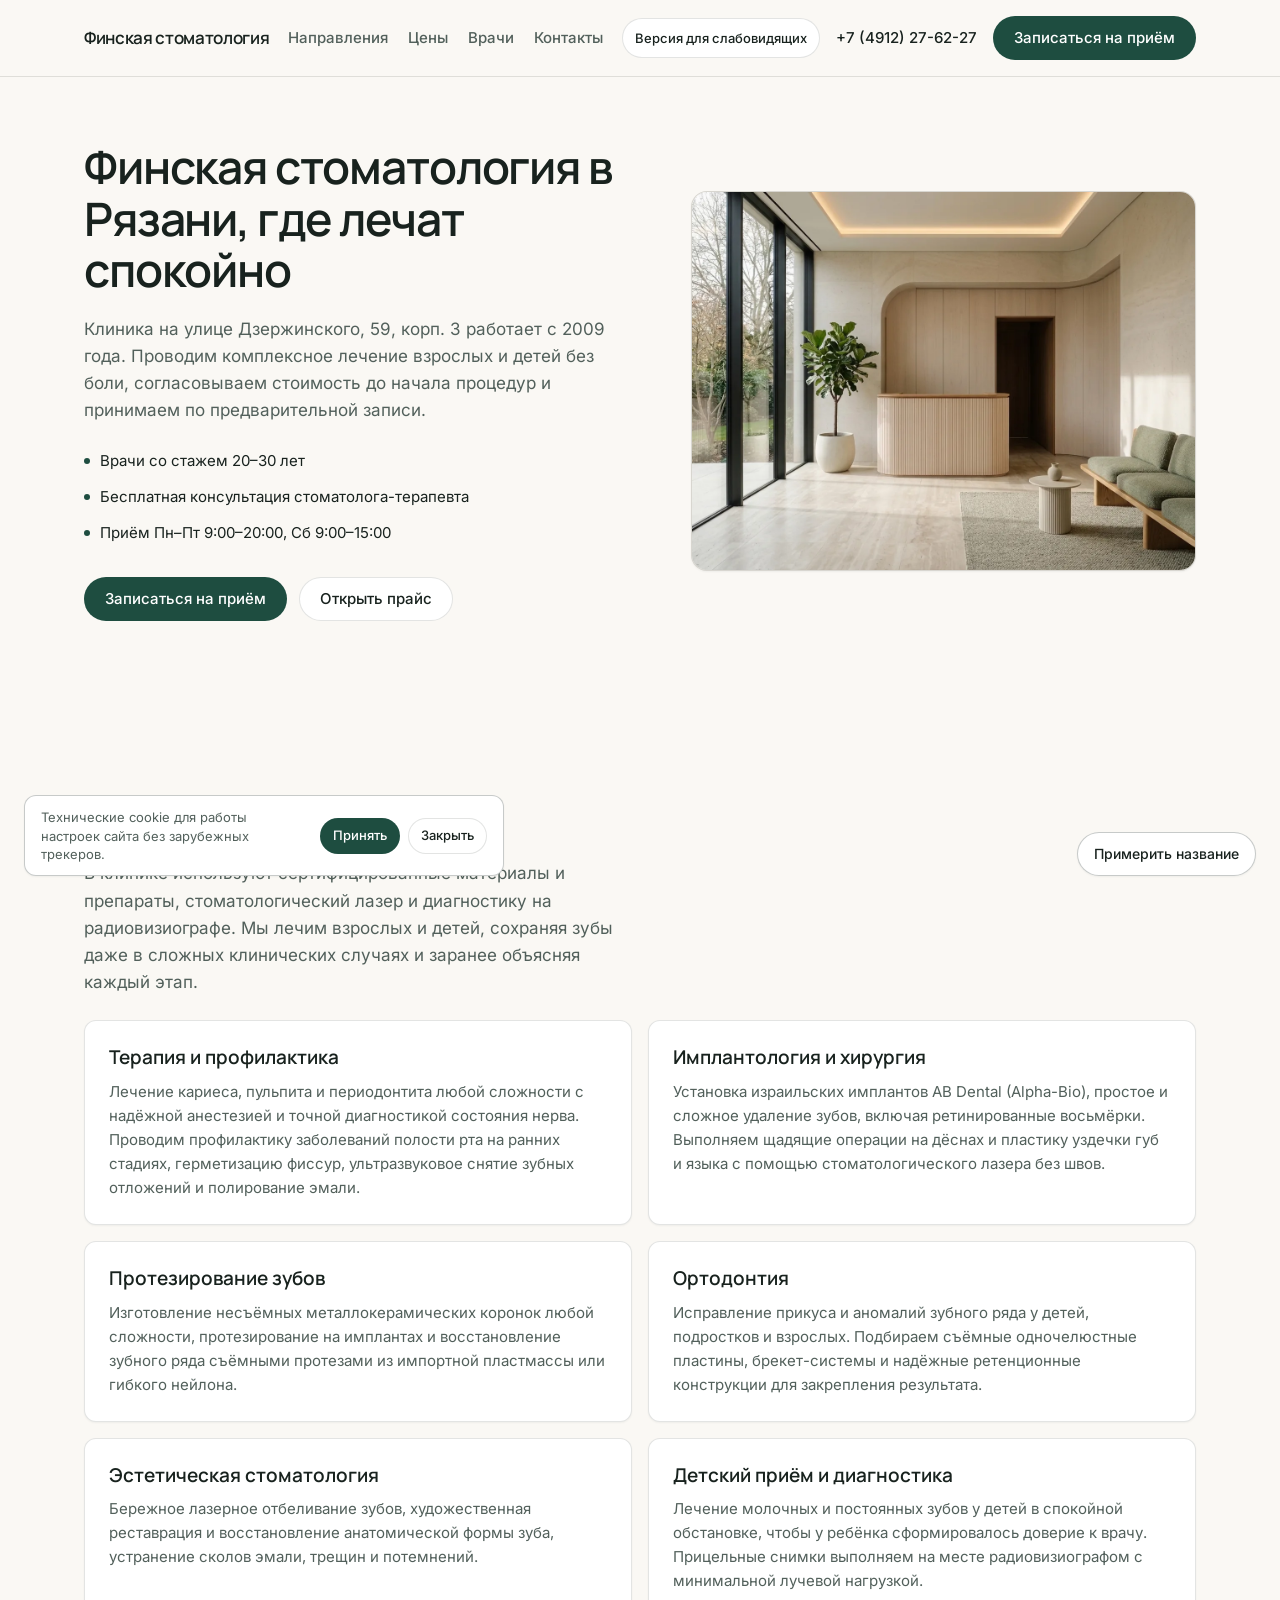
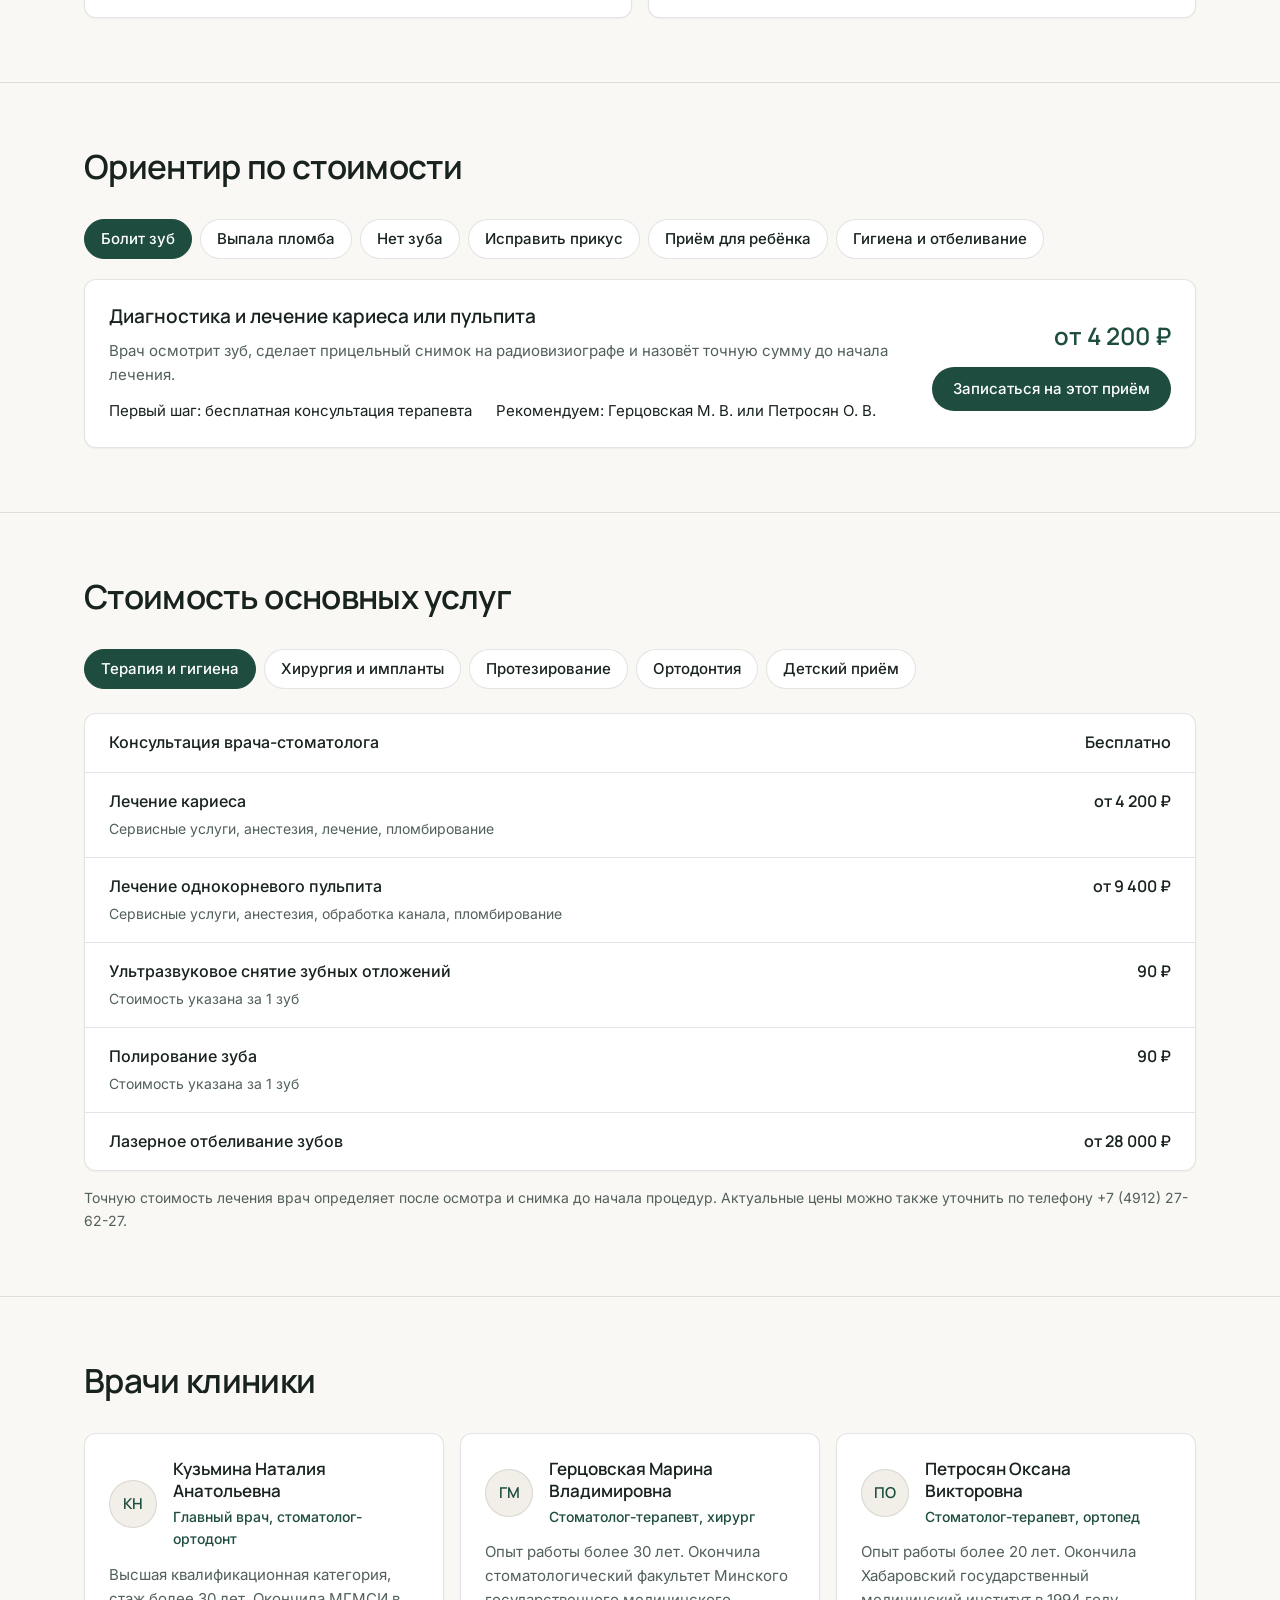
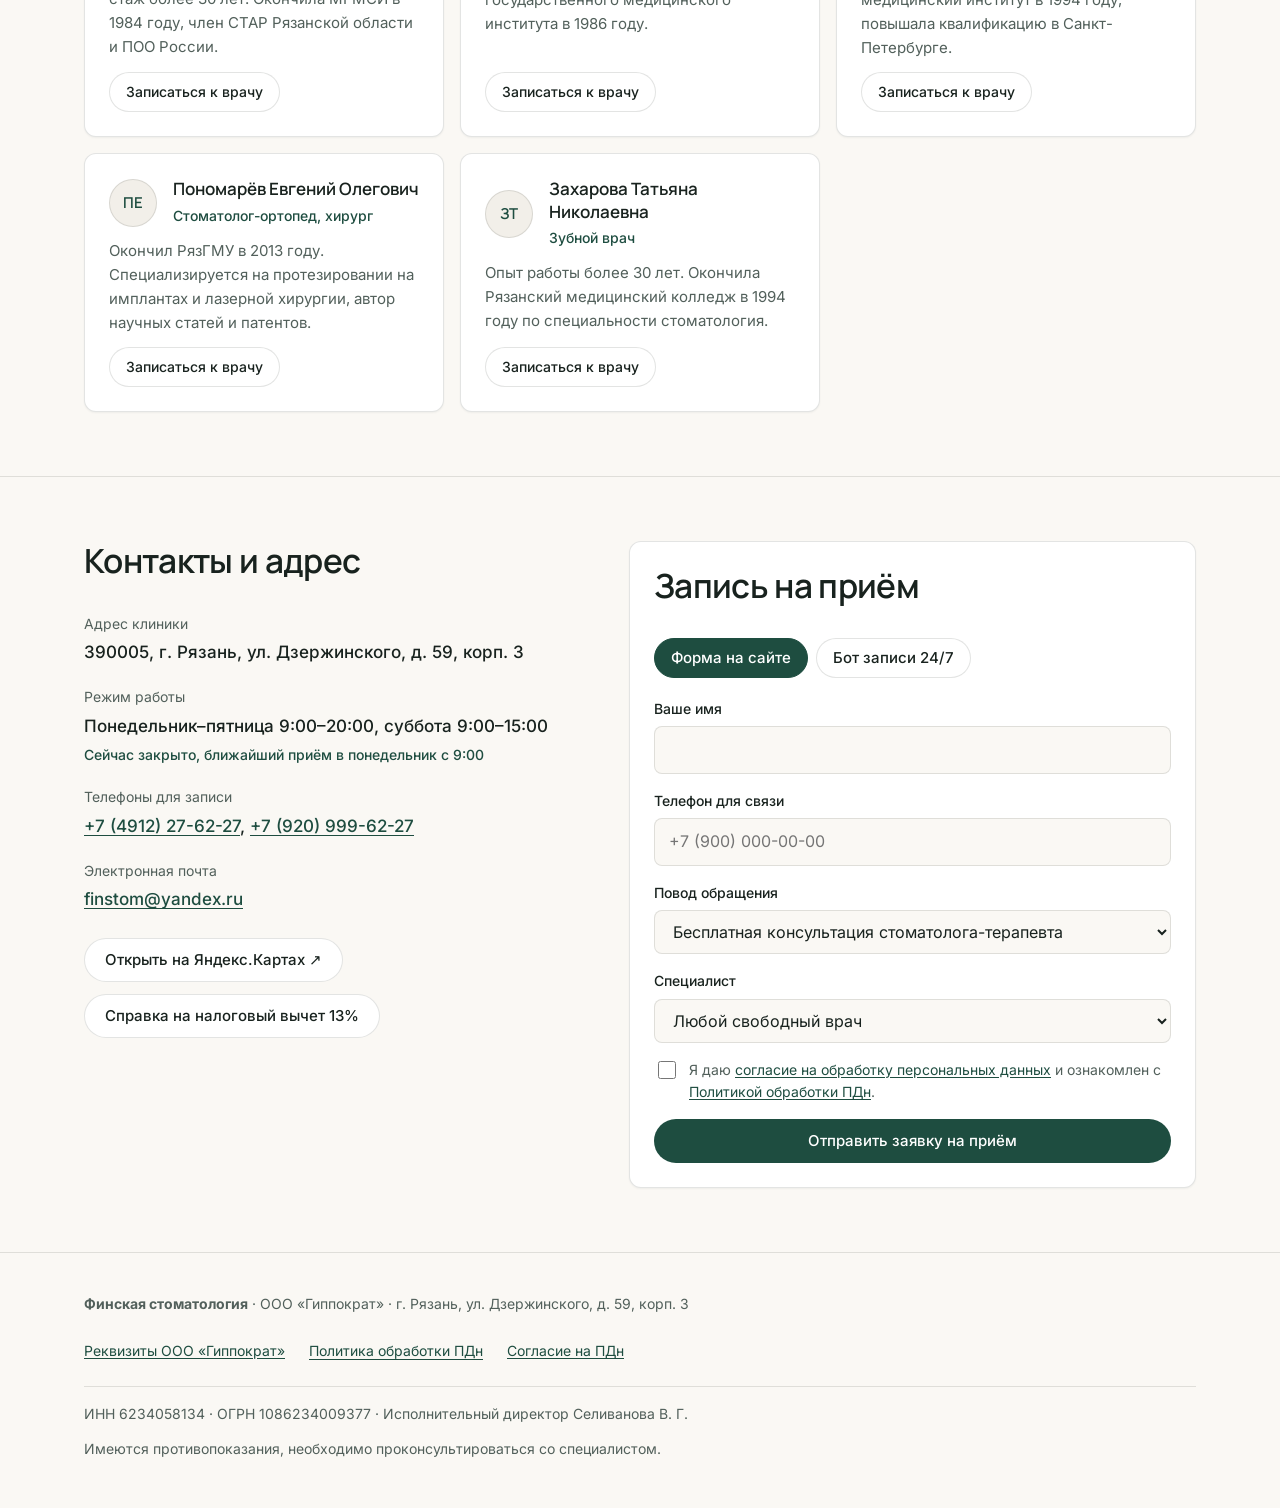
==== commit bc0d7806: "feat: добавить ориентир по цене, запись к врачу, справку на вычет и демо бота 24/7" ====
--- a/finstom/index.html
+++ b/finstom/index.html
@@ -157,6 +157,35 @@
       </div>
     </section>
 
+    <section class="section" id="estimator">
+      <div class="container">
+        <h2 class="section-heading">Ориентир по стоимости</h2>
+        <div class="estimator-chips" role="group" aria-label="Выбор повода обращения">
+          <button class="tab-btn" type="button" data-estimate="pain" aria-pressed="true">Болит зуб</button>
+          <button class="tab-btn" type="button" data-estimate="filling" aria-pressed="false">Выпала пломба</button>
+          <button class="tab-btn" type="button" data-estimate="implant" aria-pressed="false">Нет зуба</button>
+          <button class="tab-btn" type="button" data-estimate="braces" aria-pressed="false">Исправить прикус</button>
+          <button class="tab-btn" type="button" data-estimate="kids" aria-pressed="false">Приём для ребёнка</button>
+          <button class="tab-btn" type="button" data-estimate="hygiene" aria-pressed="false">Гигиена и отбеливание</button>
+        </div>
+
+        <div class="card estimator-card">
+          <div>
+            <h3 class="card-title" id="estTitle">Диагностика и лечение кариеса или пульпита</h3>
+            <p class="card-text" id="estDesc">Врач осмотрит зуб, сделает прицельный снимок на радиовизиографе и назовёт точную сумму до начала лечения.</p>
+            <ul class="estimator-meta">
+              <li id="estStep">Первый шаг: бесплатная консультация терапевта</li>
+              <li id="estDoctor">Рекомендуем: Герцовская М. В. или Петросян О. В.</li>
+            </ul>
+          </div>
+          <div class="estimator-aside">
+            <p class="estimator-price" id="estPrice">от 4 200 ₽</p>
+            <button class="btn btn-primary" type="button" id="estBookBtn">Записаться на этот приём</button>
+          </div>
+        </div>
+      </div>
+    </section>
+
     <section class="section" id="prices">
       <div class="container">
         <h2 class="section-heading">Стоимость основных услуг</h2>
@@ -295,6 +324,7 @@
               </div>
             </div>
             <p class="doctor-meta">Высшая квалификационная категория, стаж более 30 лет. Окончила МГМСИ в 1984 году, член СТАР Рязанской области и ПОО России.</p>
+            <button class="btn btn-secondary doctor-book-btn" type="button" data-book-doctor="Кузьмина Наталия Анатольевна" data-book-reason="Ортодонтия">Записаться к врачу</button>
           </article>
 
           <article class="card doctor-card">
@@ -306,6 +336,7 @@
               </div>
             </div>
             <p class="doctor-meta">Опыт работы более 30 лет. Окончила стоматологический факультет Минского государственного медицинского института в 1986 году.</p>
+            <button class="btn btn-secondary doctor-book-btn" type="button" data-book-doctor="Герцовская Марина Владимировна" data-book-reason="Лечение зуба или гигиена">Записаться к врачу</button>
           </article>
 
           <article class="card doctor-card">
@@ -317,6 +348,7 @@
               </div>
             </div>
             <p class="doctor-meta">Опыт работы более 20 лет. Окончила Хабаровский государственный медицинский институт в 1994 году, повышала квалификацию в Санкт-Петербурге.</p>
+            <button class="btn btn-secondary doctor-book-btn" type="button" data-book-doctor="Петросян Оксана Викторовна" data-book-reason="Лечение зуба или гигиена">Записаться к врачу</button>
           </article>
 
           <article class="card doctor-card">
@@ -328,6 +360,7 @@
               </div>
             </div>
             <p class="doctor-meta">Окончил РязГМУ в 2013 году. Специализируется на протезировании на имплантах и лазерной хирургии, автор научных статей и патентов.</p>
+            <button class="btn btn-secondary doctor-book-btn" type="button" data-book-doctor="Пономарёв Евгений Олегович" data-book-reason="Имплантация и протезирование">Записаться к врачу</button>
           </article>
 
           <article class="card doctor-card">
@@ -339,6 +372,7 @@
               </div>
             </div>
             <p class="doctor-meta">Опыт работы более 30 лет. Окончила Рязанский медицинский колледж в 1994 году по специальности стоматология.</p>
+            <button class="btn btn-secondary doctor-book-btn" type="button" data-book-doctor="Захарова Татьяна Николаевна" data-book-reason="Консультация терапевта">Записаться к врачу</button>
           </article>
         </div>
       </div>
@@ -356,6 +390,7 @@
             <li>
               <span class="contact-label">Режим работы</span>
               <span class="contact-value">Понедельник–пятница 9:00–20:00, суббота 9:00–15:00</span>
+              <span class="hours-state" id="clinicHoursState"></span>
             </li>
             <li>
               <span class="contact-label">Телефоны для записи</span>
@@ -370,45 +405,73 @@
             </li>
           </ul>
 
-          <a class="btn btn-secondary" href="https://yandex.ru/maps/11/ryazan/?text=%D0%A4%D0%B8%D0%BD%D1%81%D0%BA%D0%B0%D1%8F%20%D1%81%D1%82%D0%BE%D0%BC%D0%B0%D1%82%D0%BE%D0%BB%D0%BE%D0%B3%D0%B8%D1%8F%20%D0%A0%D1%8F%D0%B7%D0%B0%D0%BD%D1%8C%20%D0%94%D0%B7%D0%B5%D1%80%D0%B6%D0%B8%D0%BD%D1%81%D0%BA%D0%BE%D0%B3%D0%BE%2059" target="_blank" rel="noopener noreferrer">
-            Открыть на Яндекс.Картах ↗
-          </a>
+          <div class="contact-actions">
+            <a class="btn btn-secondary" href="https://yandex.ru/maps/11/ryazan/?text=%D0%A4%D0%B8%D0%BD%D1%81%D0%BA%D0%B0%D1%8F%20%D1%81%D1%82%D0%BE%D0%BC%D0%B0%D1%82%D0%BE%D0%BB%D0%BE%D0%B3%D0%B8%D1%8F%20%D0%A0%D1%8F%D0%B7%D0%B0%D0%BD%D1%8C%20%D0%94%D0%B7%D0%B5%D1%80%D0%B6%D0%B8%D0%BD%D1%81%D0%BA%D0%BE%D0%B3%D0%BE%2059" target="_blank" rel="noopener noreferrer">
+              Открыть на Яндекс.Картах ↗
+            </a>
+            <button class="btn btn-secondary" type="button" data-open-dialog="taxDialog">Справка на налоговый вычет 13%</button>
+          </div>
         </div>
 
         <div class="card" id="booking">
           <h2 class="section-heading">Запись на приём</h2>
-          <form class="booking-form" id="bookingForm" method="post">
-            <div class="field-group">
-              <label class="field-label" for="patientName">Ваше имя</label>
-              <input class="field-input" id="patientName" name="name" type="text" autocomplete="name" required>
-            </div>
-
-            <div class="field-group">
-              <label class="field-label" for="patientPhone">Телефон для связи</label>
-              <input class="field-input" id="patientPhone" name="tel" type="tel" autocomplete="tel" placeholder="+7 (900) 000-00-00" required>
-            </div>
-
-            <div class="field-group">
-              <label class="field-label" for="patientReason">Повод обращения</label>
-              <select class="field-input" id="patientReason" name="reason">
-                <option value="Консультация терапевта">Бесплатная консультация стоматолога-терапевта</option>
-                <option value="Лечение зуба или гигиена">Лечение зуба или гигиена</option>
-                <option value="Имплантация и протезирование">Имплантация или протезирование</option>
-                <option value="Ортодонтия">Консультация ортодонта</option>
-                <option value="Детский приём">Детский приём</option>
-              </select>
-            </div>
-
-            <label class="consent-row" for="consentCheck">
-              <input id="consentCheck" type="checkbox" required>
-              <span>
-                Я даю <button class="inline-link-btn" type="button" data-open-dialog="consentDialog">согласие на обработку персональных данных</button> и ознакомлен с <button class="inline-link-btn" type="button" data-open-dialog="privacyDialog">Политикой обработки ПДн</button>.
-              </span>
-            </label>
-
-            <button class="btn btn-primary" type="submit">Отправить заявку на приём</button>
-            <p class="form-status" id="formStatus" role="status" hidden></p>
-          </form>
+          <div class="booking-tabs" role="tablist" aria-label="Способ записи">
+            <button class="tab-btn" type="button" role="tab" aria-selected="true" data-booking-tab="form">Форма на сайте</button>
+            <button class="tab-btn" type="button" role="tab" aria-selected="false" data-booking-tab="bot">Бот записи 24/7</button>
+          </div>
+
+          <div class="booking-panel" role="tabpanel" data-booking-panel="form">
+            <form class="booking-form" id="bookingForm" method="post">
+              <div class="field-group">
+                <label class="field-label" for="patientName">Ваше имя</label>
+                <input class="field-input" id="patientName" name="name" type="text" autocomplete="name" required>
+              </div>
+
+              <div class="field-group">
+                <label class="field-label" for="patientPhone">Телефон для связи</label>
+                <input class="field-input" id="patientPhone" name="tel" type="tel" autocomplete="tel" placeholder="+7 (900) 000-00-00" required>
+              </div>
+
+              <div class="field-group">
+                <label class="field-label" for="patientReason">Повод обращения</label>
+                <select class="field-input" id="patientReason" name="reason">
+                  <option value="Консультация терапевта">Бесплатная консультация стоматолога-терапевта</option>
+                  <option value="Лечение зуба или гигиена">Лечение зуба или гигиена</option>
+                  <option value="Имплантация и протезирование">Имплантация или протезирование</option>
+                  <option value="Ортодонтия">Консультация ортодонта</option>
+                  <option value="Детский приём">Детский приём</option>
+                </select>
+              </div>
+
+              <div class="field-group">
+                <label class="field-label" for="patientDoctor">Специалист</label>
+                <select class="field-input" id="patientDoctor" name="doctor">
+                  <option value="Любой свободный врач">Любой свободный врач</option>
+                  <option value="Кузьмина Наталия Анатольевна">Кузьмина Наталия Анатольевна (ортодонт)</option>
+                  <option value="Герцовская Марина Владимировна">Герцовская Марина Владимировна (терапевт, хирург)</option>
+                  <option value="Петросян Оксана Викторовна">Петросян Оксана Викторовна (терапевт, ортопед)</option>
+                  <option value="Пономарёв Евгений Олегович">Пономарёв Евгений Олегович (ортопед, хирург)</option>
+                  <option value="Захарова Татьяна Николаевна">Захарова Татьяна Николаевна (зубной врач)</option>
+                </select>
+              </div>
+
+              <label class="consent-row" for="consentCheck">
+                <input id="consentCheck" type="checkbox" required>
+                <span>
+                  Я даю <button class="inline-link-btn" type="button" data-open-dialog="consentDialog">согласие на обработку персональных данных</button> и ознакомлен с <button class="inline-link-btn" type="button" data-open-dialog="privacyDialog">Политикой обработки ПДн</button>.
+                </span>
+              </label>
+
+              <button class="btn btn-primary" type="submit">Отправить заявку на приём</button>
+              <p class="form-status" id="formStatus" role="status" hidden></p>
+            </form>
+          </div>
+
+          <div class="booking-panel" role="tabpanel" data-booking-panel="bot" hidden>
+            <div class="bot-dialog" id="botDialog" aria-live="polite"></div>
+            <div id="botControls"></div>
+            <p class="bot-note">Бот принимает записи круглосуточно в ВКонтакте, Telegram и MAX, проверяет согласие по 152-ФЗ, сам напоминает пациенту о визите за 24 часа и передаёт карточку администратору.</p>
+          </div>
         </div>
       </div>
     </section>
@@ -491,6 +554,37 @@
     <p>ИНН 6234058134, КПП 623401001, ОГРН 1086234009377. Исполнительный директор Селиванова Валерия Геннадьевна. Главный врач Кузьмина Наталия Анатольевна.</p>
   </dialog>
 
+  <dialog class="legal-dialog" id="taxDialog" aria-labelledby="taxTitle">
+    <div class="dialog-head">
+      <h2 class="dialog-title" id="taxTitle">Справка для налогового вычета 13%</h2>
+      <button class="brand-close" type="button" data-close-dialog aria-label="Закрыть окно">×</button>
+    </div>
+    <form class="booking-form" id="taxForm" method="post">
+      <div class="field-group">
+        <label class="field-label" for="taxPatientName">ФИО налогоплательщика</label>
+        <input class="field-input" id="taxPatientName" name="tax_name" type="text" required>
+      </div>
+      <div class="field-group">
+        <label class="field-label" for="taxPhone">Телефон для уведомления о готовности</label>
+        <input class="field-input" id="taxPhone" name="tax_phone" type="tel" placeholder="+7 (900) 000-00-00" required>
+      </div>
+      <div class="field-group">
+        <label class="field-label" for="taxYear">Год оплаты лечения</label>
+        <select class="field-input" id="taxYear" name="tax_year">
+          <option value="2026">2026</option>
+          <option value="2025">2025</option>
+          <option value="2024">2024</option>
+        </select>
+      </div>
+      <label class="consent-row" for="taxConsentCheck">
+        <input id="taxConsentCheck" type="checkbox" required>
+        <span>Я даю согласие ООО «Гиппократ» на обработку данных для подготовки справки по форме ФНС.</span>
+      </label>
+      <button class="btn btn-primary" type="submit">Запросить справку</button>
+      <p class="form-status" id="taxStatus" role="status" hidden></p>
+    </form>
+  </dialog>
+
   <script src="./app.js" defer></script>
 </body>
 </html>
--- a/finstom/style.css
+++ b/finstom/style.css
@@ -232,11 +232,14 @@
   display: none;
   align-items: center;
   justify-content: center;
-  width: 44px;
-  height: 44px;
-  border: 1px solid var(--border);
-  border-radius: var(--radius-sm);
+  min-width: 44px;
+  height: 40px;
+  padding: 0 14px;
+  border: 1px solid var(--border);
+  border-radius: var(--radius-pill);
   background: var(--surface);
+  font-size: 0.875rem;
+  font-weight: 500;
   cursor: pointer;
 }
 
@@ -404,6 +407,47 @@
   font-size: 0.9375rem;
 }
 
+/* Price estimator */
+.estimator-chips {
+  display: flex;
+  flex-wrap: wrap;
+  gap: 8px;
+  margin-bottom: 20px;
+}
+
+.estimator-card {
+  display: grid;
+  grid-template-columns: 1fr auto;
+  align-items: center;
+  gap: 24px;
+}
+
+.estimator-meta {
+  display: flex;
+  flex-wrap: wrap;
+  gap: 8px 24px;
+  margin: 12px 0 0;
+  padding: 0;
+  list-style: none;
+  font-size: 0.9375rem;
+  color: var(--text);
+}
+
+.estimator-price {
+  font-family: var(--font-display);
+  font-weight: 600;
+  font-size: 1.5rem;
+  color: var(--accent);
+  margin: 0 0 12px;
+  white-space: nowrap;
+}
+
+.estimator-aside {
+  display: flex;
+  flex-direction: column;
+  align-items: flex-end;
+}
+
 /* Prices */
 .price-tabs {
   display: flex;
@@ -428,7 +472,8 @@
   border-color: var(--border-strong);
 }
 
-.tab-btn[aria-selected="true"] {
+.tab-btn[aria-selected="true"],
+.tab-btn[aria-pressed="true"] {
   background: var(--accent);
   color: var(--accent-contrast);
   border-color: var(--accent);
@@ -544,6 +589,14 @@
   color: var(--text-muted);
 }
 
+.doctor-book-btn {
+  margin-top: auto;
+  align-self: flex-start;
+  min-height: 40px;
+  padding: 0 16px;
+  font-size: 0.875rem;
+}
+
 /* Booking & Contacts */
 .contact-grid {
   display: grid;
@@ -577,6 +630,75 @@
   color: var(--accent);
   text-decoration: underline;
   text-underline-offset: 3px;
+}
+
+.hours-state {
+  display: block;
+  margin-top: 4px;
+  font-size: 0.875rem;
+  color: var(--accent);
+  font-weight: 500;
+}
+
+.contact-actions {
+  display: flex;
+  flex-wrap: wrap;
+  gap: 12px;
+}
+
+.booking-tabs {
+  display: flex;
+  gap: 8px;
+  margin-bottom: 20px;
+}
+
+.booking-panel[hidden] {
+  display: none;
+}
+
+.bot-dialog {
+  background: var(--bg);
+  border: 1px solid var(--border);
+  border-radius: var(--radius-sm);
+  padding: 16px;
+  display: flex;
+  flex-direction: column;
+  gap: 12px;
+  margin-bottom: 16px;
+}
+
+.bot-msg {
+  max-width: 92%;
+  padding: 10px 14px;
+  border-radius: var(--radius-sm);
+  font-size: 0.9375rem;
+  line-height: 1.45;
+  margin: 0;
+}
+
+.bot-msg-in {
+  align-self: flex-start;
+  background: var(--surface);
+  border: 1px solid var(--border);
+  color: var(--text);
+}
+
+.bot-msg-out {
+  align-self: flex-end;
+  background: var(--accent);
+  color: var(--accent-contrast);
+}
+
+.bot-choices {
+  display: flex;
+  flex-wrap: wrap;
+  gap: 8px;
+}
+
+.bot-note {
+  margin: 12px 0 0;
+  font-size: 0.8125rem;
+  color: var(--text-muted);
 }
 
 .booking-form {
@@ -841,9 +963,14 @@
   }
 
   .hero-grid,
-  .contact-grid {
+  .contact-grid,
+  .estimator-card {
     grid-template-columns: 1fr;
-    gap: 32px;
+    gap: 24px;
+  }
+
+  .estimator-aside {
+    align-items: flex-start;
   }
 
   .doctors-grid {
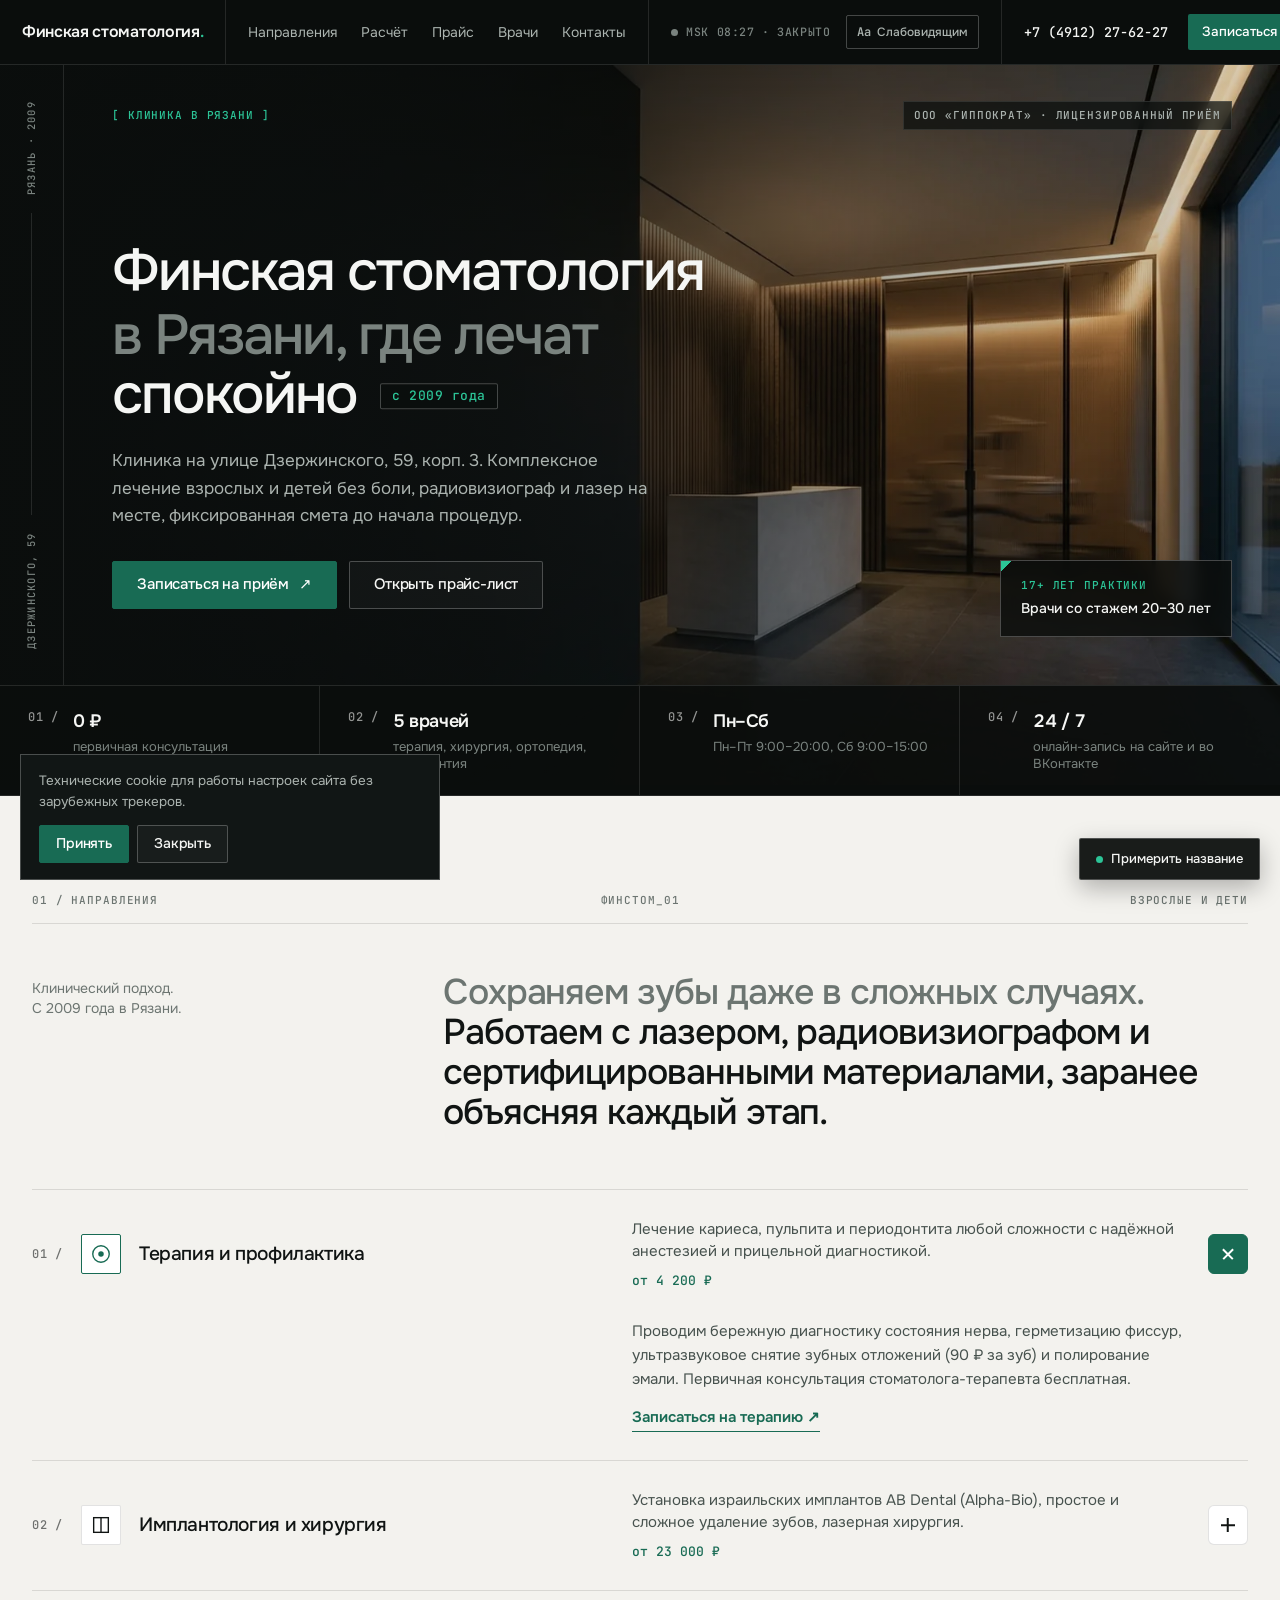
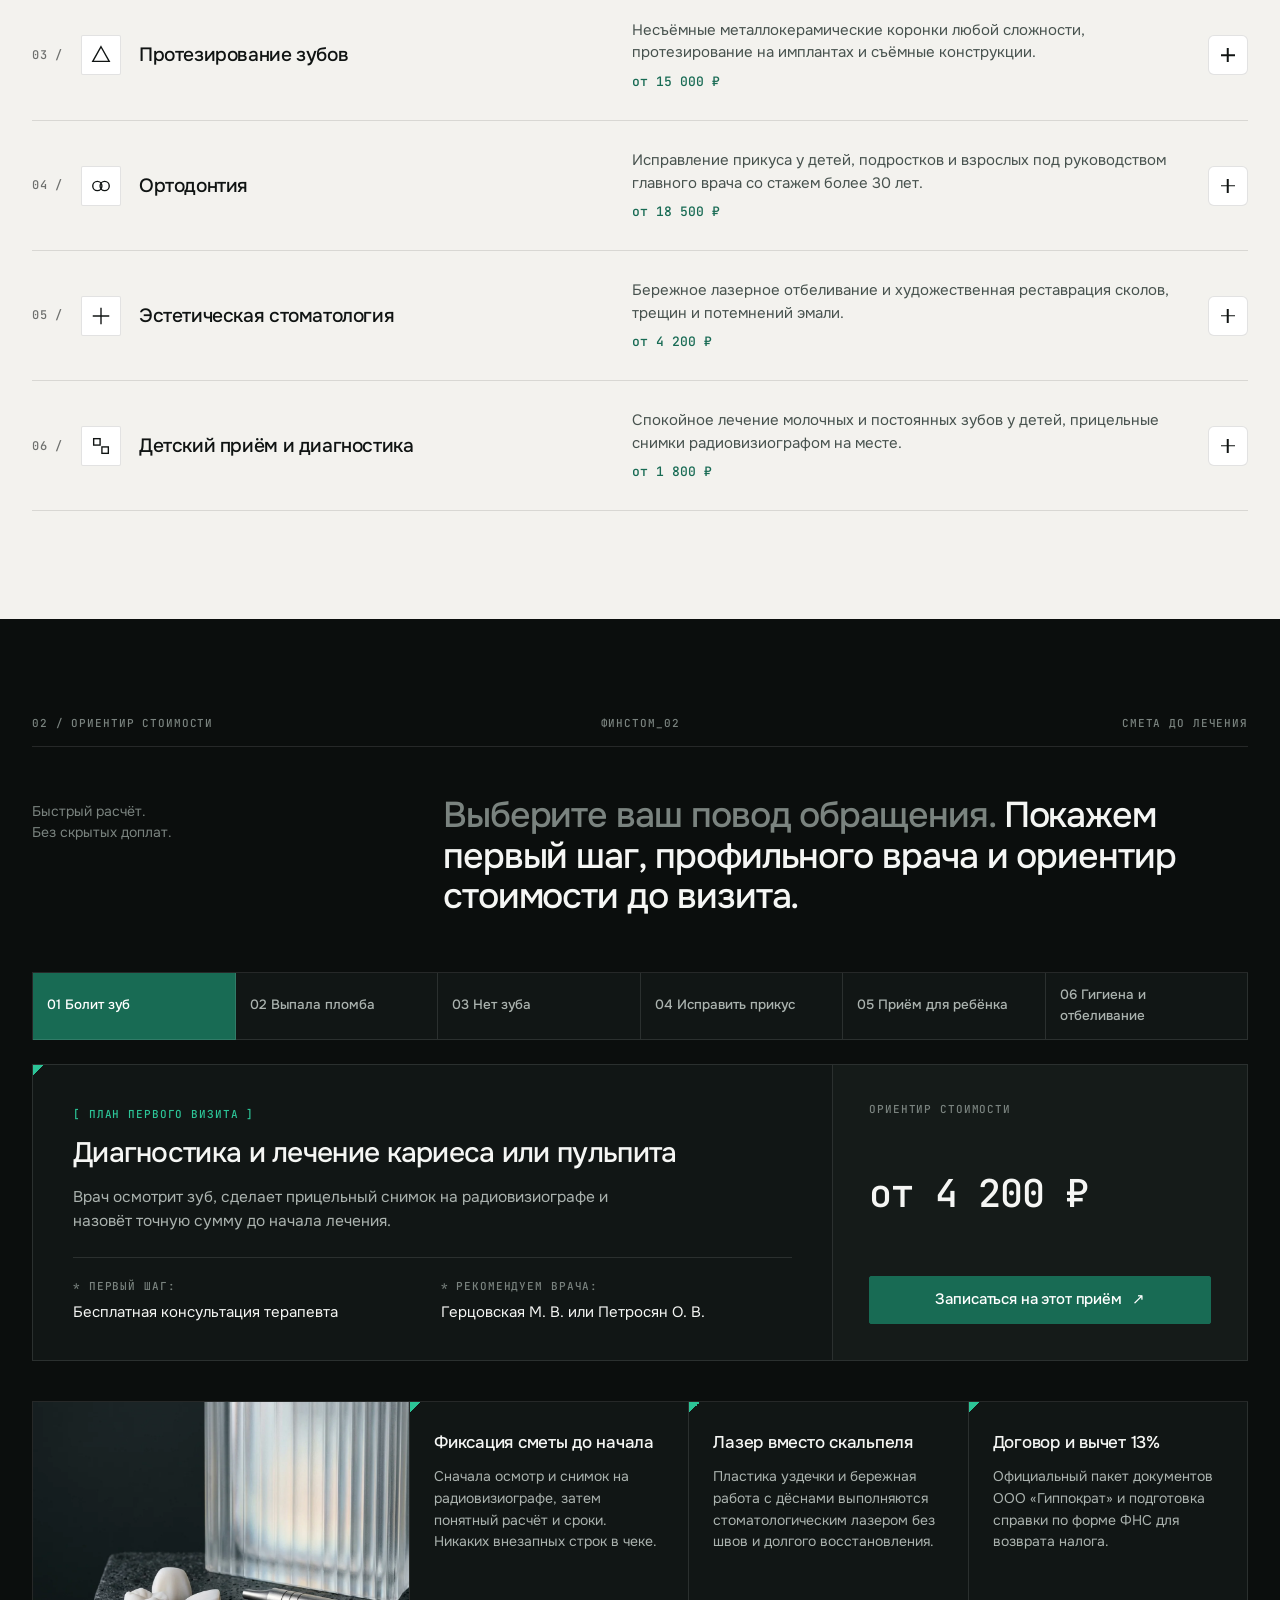
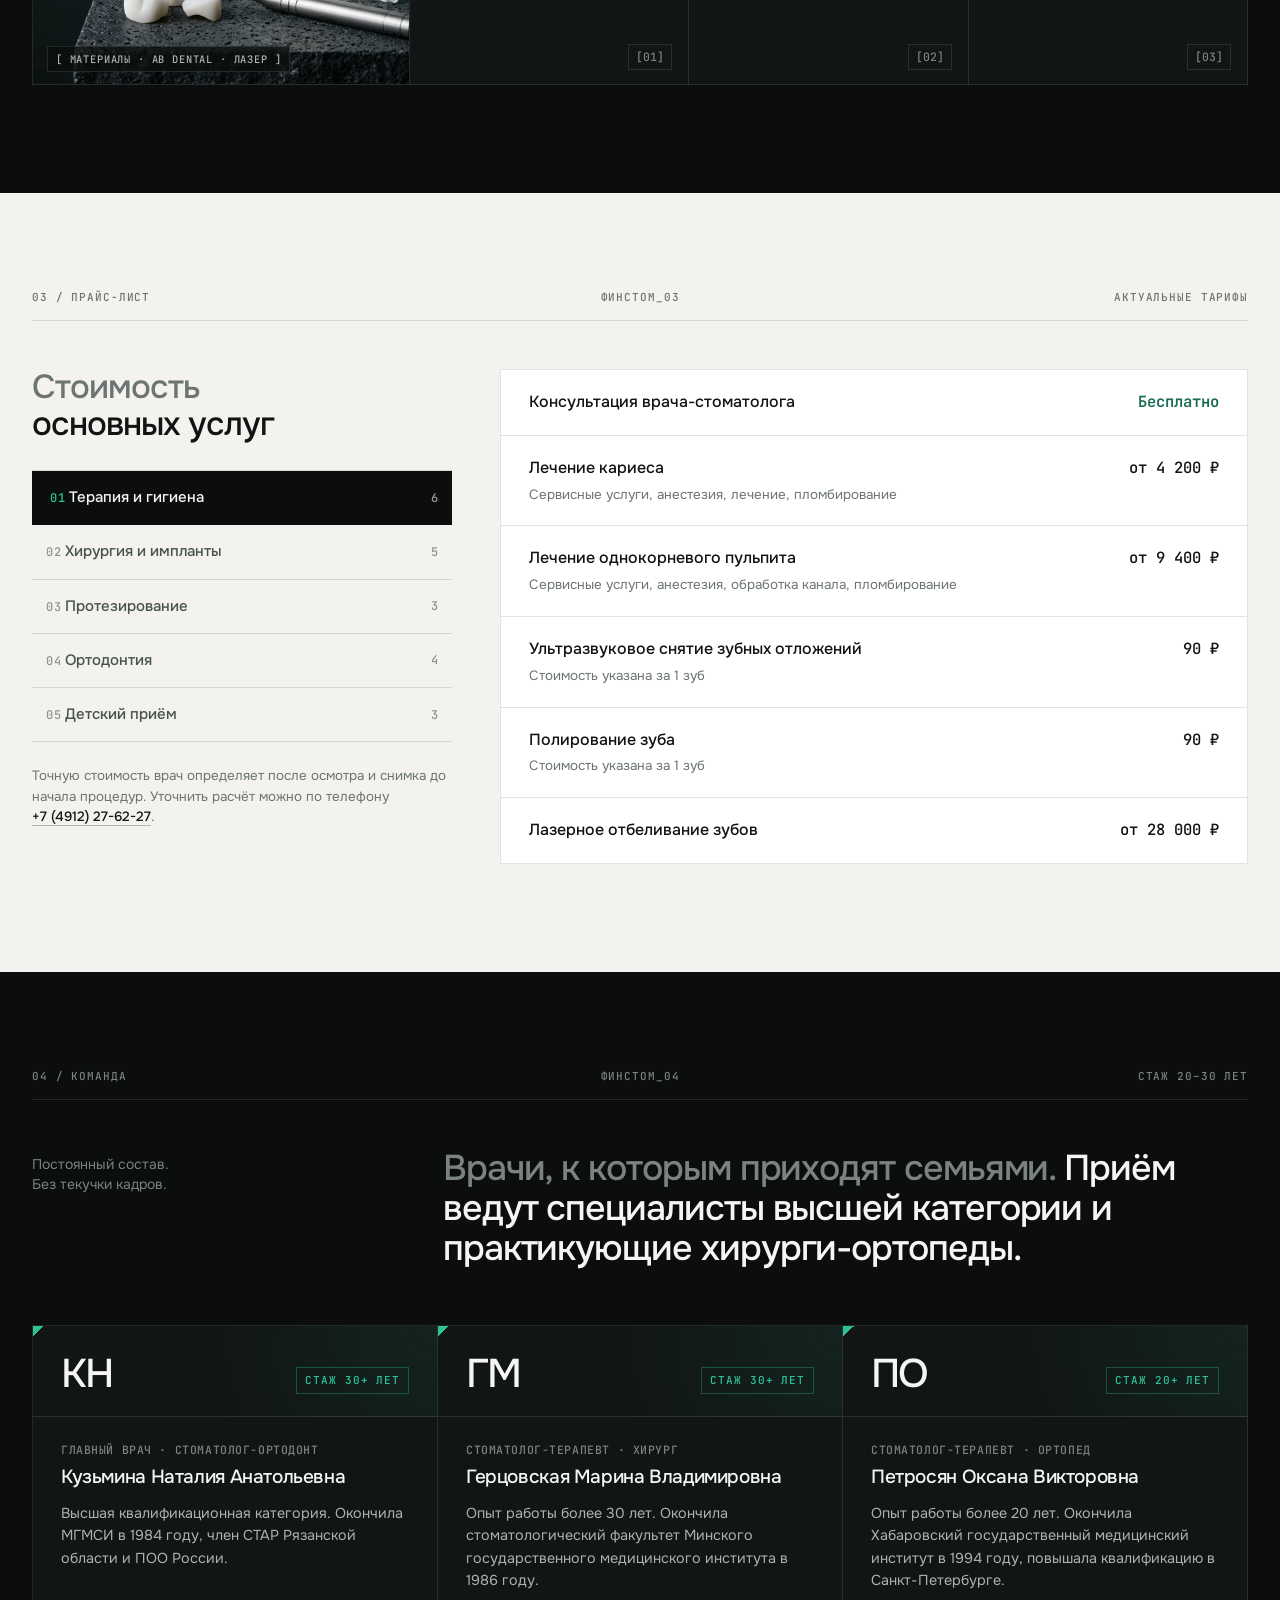
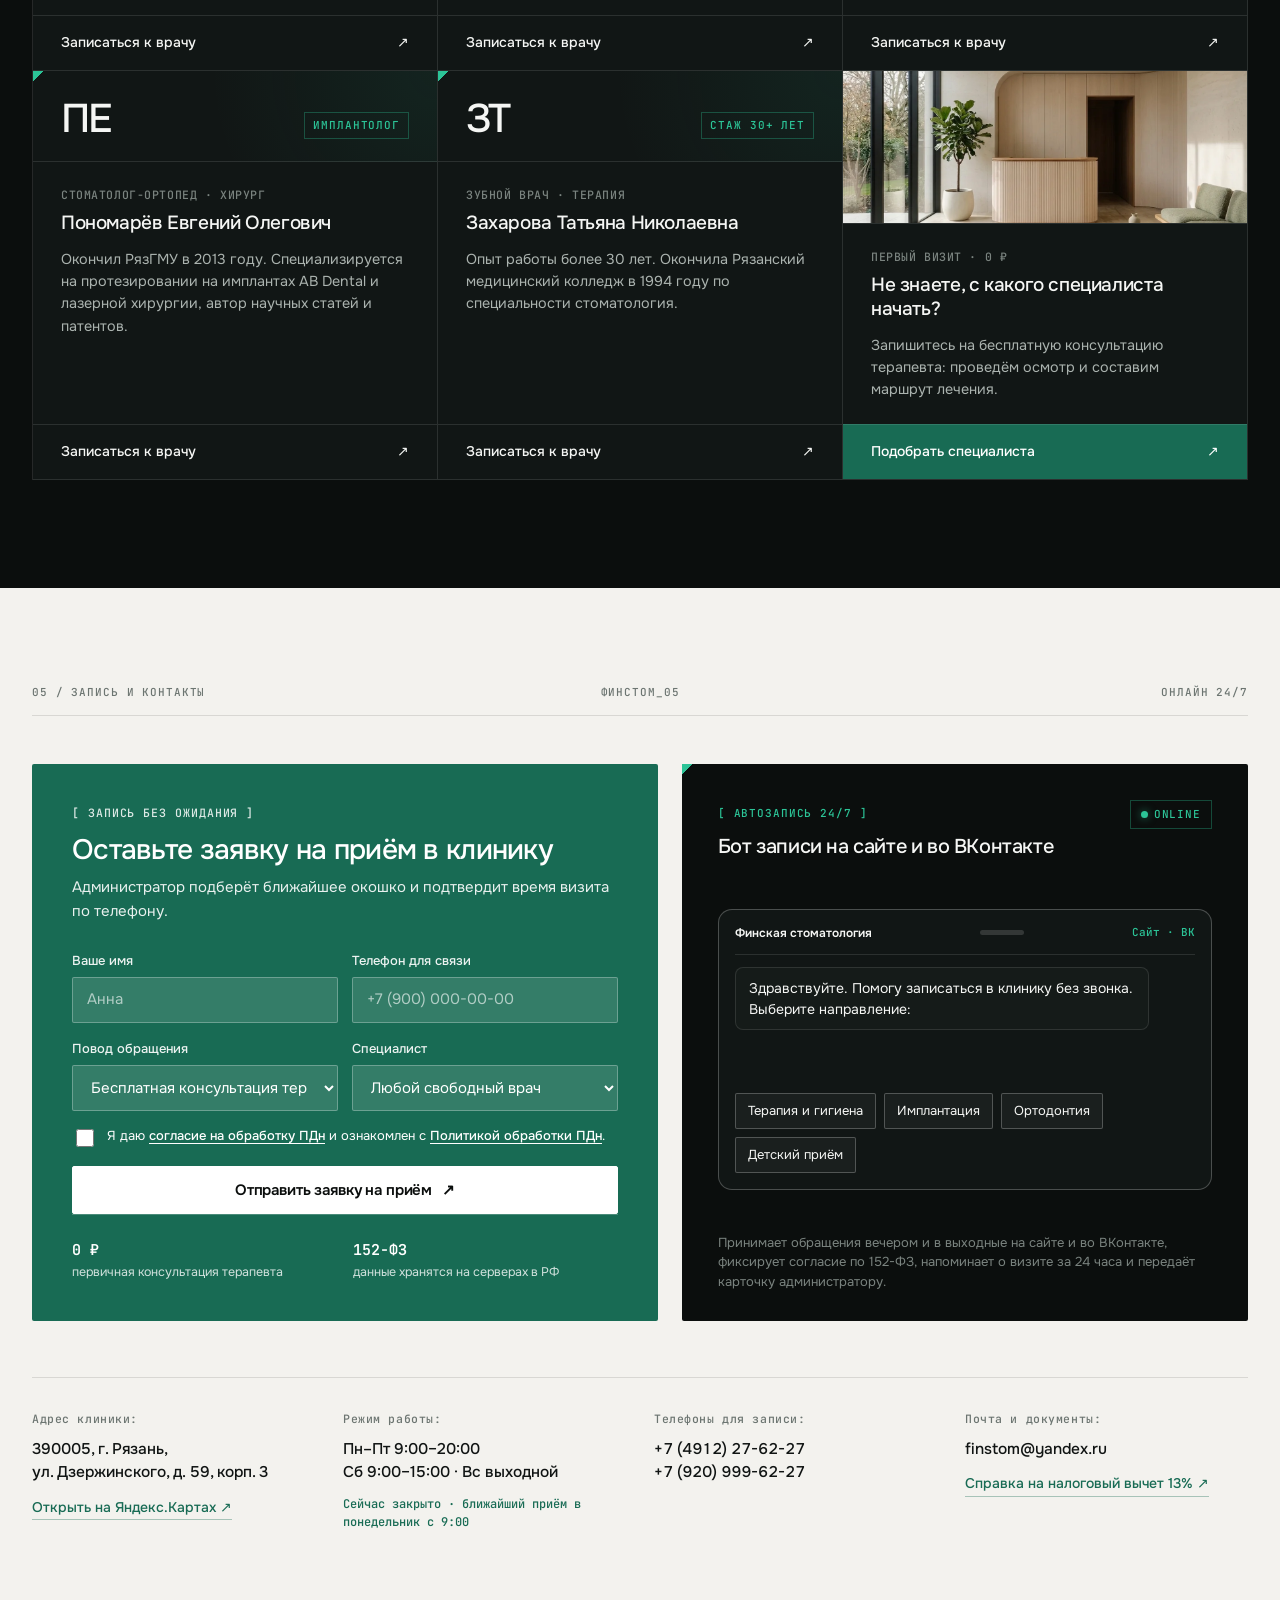
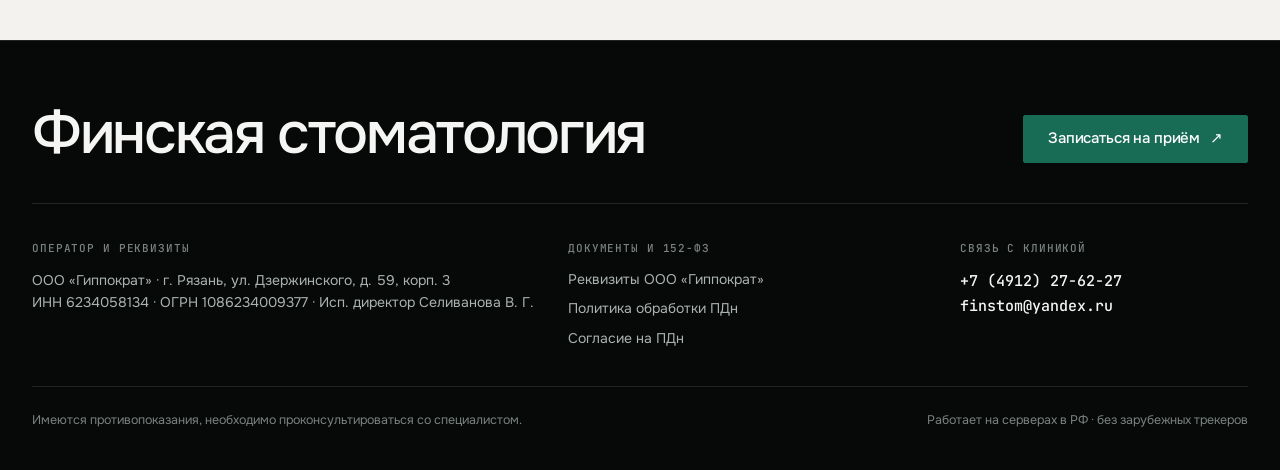
==== commit af96b66e: "Redesign finstom demo in Sharnin / Only / Obys studio architecture" ====
--- a/finstom/index.html
+++ b/finstom/index.html
@@ -4,10 +4,10 @@
   <meta charset="utf-8">
   <meta name="viewport" content="width=device-width, initial-scale=1">
   <title>Финская стоматология в Рязани: лечение и имплантация</title>
-  <meta name="description" content="Стоматологическая клиника в Рязани на ул. Дзержинского, 59. Работаем с 2009 года. Терапия, имплантация, ортодонтия.">
+  <meta name="description" content="Стоматологическая клиника в Рязани на ул. Дзержинского, 59, корп. 3. Работаем с 2009 года. Терапия, имплантация AB Dental, ортодонтия и детский приём.">
   <link rel="canonical" href="https://smetagolosom.ru/finstom/">
   <link rel="icon" type="image/png" href="/favicon.png">
-  <link rel="preload" as="image" href="./img/clinic-hero.webp" fetchpriority="high">
+  <link rel="preload" as="image" href="./img/hero-arch.webp" fetchpriority="high">
 
   <meta property="og:type" content="website">
   <meta property="og:locale" content="ru_RU">
@@ -24,6 +24,7 @@
   <meta name="twitter:description" content="Стоматологическая клиника в Рязани на ул. Дзержинского, 59, корп. 3. Терапия, хирургия, имплантация и ортодонтия.">
   <meta name="twitter:image" content="https://smetagolosom.ru/finstom/img/og-preview.jpg">
 
+  <link rel="stylesheet" href="/fonts/onest.css">
   <link rel="stylesheet" href="/fonts/fonts.css">
   <link rel="stylesheet" href="./style.css">
 
@@ -52,22 +53,35 @@
   <a class="skip-link" href="#main">Перейти к основному содержанию</a>
 
   <header class="site-header">
-    <div class="container header-row">
-      <a class="brand-link" href="#top" data-brand-name>Финская стоматология</a>
-
-      <nav aria-label="Основная навигация">
+    <div class="header-grid">
+      <a class="brand-cell" href="#top">
+        <span class="brand-name" data-brand-name>Финская стоматология</span><span class="brand-dot" aria-hidden="true">.</span>
+      </a>
+
+      <nav class="nav-cell" aria-label="Основная навигация">
         <ul class="nav-list">
           <li><a class="nav-link" href="#services">Направления</a></li>
-          <li><a class="nav-link" href="#prices">Цены</a></li>
+          <li><a class="nav-link" href="#estimator">Расчёт</a></li>
+          <li><a class="nav-link" href="#prices">Прайс</a></li>
           <li><a class="nav-link" href="#doctors">Врачи</a></li>
           <li><a class="nav-link" href="#contacts">Контакты</a></li>
         </ul>
       </nav>
 
-      <div class="header-actions">
-        <button class="a11y-btn" type="button" data-a11y-toggle aria-pressed="false">Версия для слабовидящих</button>
+      <div class="meta-cell">
+        <span class="live-clock" id="headerClock" aria-live="off">
+          <span class="live-dot" id="headerLiveDot" aria-hidden="true"></span>
+          <span id="headerClockText">MSK · ПН–СБ</span>
+        </span>
+        <button class="a11y-btn" type="button" data-a11y-toggle aria-pressed="false" title="Версия для слабовидящих">
+          <span class="a11y-icon" aria-hidden="true">Аа</span>
+          <span class="a11y-label">Слабовидящим</span>
+        </button>
+      </div>
+
+      <div class="action-cell">
         <a class="phone-link" href="tel:+74912276227">+7 (4912) 27-62-27</a>
-        <a class="btn btn-primary" href="#booking">Записаться на приём</a>
+        <a class="header-cta" href="#booking">Записаться <span aria-hidden="true">↗</span></a>
         <button class="menu-toggle" id="menuToggle" type="button" aria-expanded="false" aria-controls="mobileDrawer" aria-label="Открыть меню">
           Меню
         </button>
@@ -76,434 +90,831 @@
 
     <div class="mobile-drawer" id="mobileDrawer" hidden>
       <ul class="mobile-nav-list">
-        <li><a href="#services">Направления</a></li>
-        <li><a href="#prices">Цены</a></li>
-        <li><a href="#doctors">Врачи</a></li>
-        <li><a href="#contacts">Контакты</a></li>
+        <li><a href="#services"><span class="mono-idx">01</span> Направления</a></li>
+        <li><a href="#estimator"><span class="mono-idx">02</span> Ориентир стоимости</a></li>
+        <li><a href="#prices"><span class="mono-idx">03</span> Прайс-лист</a></li>
+        <li><a href="#doctors"><span class="mono-idx">04</span> Врачи клиники</a></li>
+        <li><a href="#contacts"><span class="mono-idx">05</span> Контакты и запись</a></li>
       </ul>
       <div class="mobile-drawer-actions">
-        <button class="a11y-btn" type="button" data-a11y-toggle aria-pressed="false">Версия для слабовидящих</button>
-        <a class="btn btn-secondary" href="tel:+74912276227">Позвонить +7 (4912) 27-62-27</a>
-        <a class="btn btn-primary" href="#booking">Записаться на приём</a>
+        <button class="a11y-btn a11y-btn-full" type="button" data-a11y-toggle aria-pressed="false">Версия для слабовидящих</button>
+        <a class="btn btn-outline-dark" href="tel:+74912276227">+7 (4912) 27-62-27</a>
+        <a class="btn btn-accent" href="#booking">Записаться на приём ↗</a>
       </div>
     </div>
   </header>
 
   <main id="main">
+    <!-- HERO: Architectural Dark Obsidian + Full-Bleed Studio Dusk Interior (Sharnin AE Stone / EQUA) -->
     <section class="hero" id="top">
-      <div class="container hero-grid">
-        <div>
-          <h1 class="hero-title"><span data-brand-name>Финская стоматология</span> в Рязани, где лечат спокойно</h1>
-          <p class="hero-lead">
-            Клиника на улице Дзержинского, 59, корп. 3 работает с 2009 года. Проводим комплексное лечение взрослых и детей без боли, согласовываем стоимость до начала процедур и принимаем по предварительной записи.
-          </p>
-          <ul class="hero-facts">
-            <li>Врачи со стажем 20–30 лет</li>
-            <li>Бесплатная консультация стоматолога-терапевта</li>
-            <li>Приём Пн–Пт 9:00–20:00, Сб 9:00–15:00</li>
-          </ul>
-          <div class="hero-actions">
-            <a class="btn btn-primary" href="#booking">Записаться на приём</a>
-            <a class="btn btn-secondary" href="#prices">Открыть прайс</a>
-          </div>
-        </div>
-
-        <figure class="hero-media">
-          <picture>
-            <source srcset="./img/clinic-hero.webp 1200w" sizes="(max-width: 980px) 100vw, 540px" type="image/webp">
-            <img src="./img/clinic-hero.webp" srcset="./img/clinic-hero.webp 1200w" sizes="(max-width: 980px) 100vw, 540px" width="1200" height="900" fetchpriority="high" alt="Спокойная зона приёма и ожидания стоматологической клиники со светлыми каменными стенами и деревянной отделкой">
-          </picture>
-        </figure>
+      <div class="hero-backdrop" aria-hidden="true">
+        <picture>
+          <source srcset="./img/hero-arch.webp 1600w" sizes="100vw" type="image/webp">
+          <img class="hero-bg-img" src="./img/hero-arch.webp" width="1600" height="900" fetchpriority="high" alt="Архитектурная зона приёма Финской стоматологии в Рязани с отделкой из натурального камня, тёмного дуба и тёплой подсветкой">
+        </picture>
+        <div class="hero-scrim"></div>
+      </div>
+
+      <div class="hero-shell">
+        <aside class="hero-rail" aria-hidden="true">
+          <span class="rail-tag">РЯЗАНЬ · 2009</span>
+          <span class="rail-line"></span>
+          <span class="rail-tag">ДЗЕРЖИНСКОГО, 59</span>
+        </aside>
+
+        <div class="hero-body">
+          <div class="hero-top-meta">
+            <span class="bracket-tag">[ КЛИНИКА В РЯЗАНИ ]</span>
+            <span class="hero-sub-meta">ООО «ГИППОКРАТ» · ЛИЦЕНЗИРОВАННЫЙ ПРИЁМ</span>
+          </div>
+
+          <div class="hero-content">
+            <h1 class="hero-title">
+              <span class="hero-line-1" data-brand-name>Финская стоматология</span>
+              <span class="hero-line-2">
+                <span class="tone-muted">в Рязани, где лечат</span> спокойно <span class="inline-badge">с 2009 года</span>
+              </span>
+            </h1>
+
+            <p class="hero-lead">
+              Клиника на улице Дзержинского, 59, корп. 3. Комплексное лечение взрослых и детей без боли, радиовизиограф и лазер на месте, фиксированная смета до начала процедур.
+            </p>
+
+            <div class="hero-actions">
+              <a class="btn btn-accent" href="#booking">Записаться на приём <span aria-hidden="true">↗</span></a>
+              <a class="btn btn-ghost-light" href="#prices">Открыть прайс-лист</a>
+            </div>
+          </div>
+
+          <div class="hero-proof-corner">
+            <span class="corner-notch" aria-hidden="true"></span>
+            <span class="proof-kicker">17+ ЛЕТ ПРАКТИКИ</span>
+            <span class="proof-val">Врачи со стажем 20–30 лет</span>
+          </div>
+        </div>
+      </div>
+
+      <div class="hero-telemetry">
+        <div class="telemetry-cell">
+          <span class="mono-idx">01 /</span>
+          <div>
+            <strong class="telemetry-num">0 ₽</strong>
+            <span class="telemetry-label">первичная консультация терапевта</span>
+          </div>
+        </div>
+        <div class="telemetry-cell">
+          <span class="mono-idx">02 /</span>
+          <div>
+            <strong class="telemetry-num">5 врачей</strong>
+            <span class="telemetry-label">терапия, хирургия, ортопедия, ортодонтия</span>
+          </div>
+        </div>
+        <div class="telemetry-cell">
+          <span class="mono-idx">03 /</span>
+          <div>
+            <strong class="telemetry-num">Пн–Сб</strong>
+            <span class="telemetry-label">Пн–Пт 9:00–20:00, Сб 9:00–15:00</span>
+          </div>
+        </div>
+        <div class="telemetry-cell telemetry-cell-action">
+          <span class="mono-idx">04 /</span>
+          <div>
+            <strong class="telemetry-num">24 / 7</strong>
+            <span class="telemetry-label">онлайн-запись на сайте и во ВКонтакте</span>
+          </div>
+        </div>
       </div>
     </section>
 
-    <section class="section" id="services">
+    <!-- SECTION 01: Directions — Light Alabaster + Only.digital 50/50 Expandable Hairline Rows + AVA Micro-Header -->
+    <section class="section section-light" id="services">
       <div class="container">
-        <h2 class="section-heading">Направления клиники</h2>
-        <p class="hero-lead">
-          В клинике используют сертифицированные материалы и препараты, стоматологический лазер и диагностику на радиовизиографе. Мы лечим взрослых и детей, сохраняя зубы даже в сложных клинических случаях и заранее объясняя каждый этап.
-        </p>
-        <div class="services-grid">
-          <article class="card">
-            <h3 class="card-title">Терапия и профилактика</h3>
-            <p class="card-text">Лечение кариеса, пульпита и периодонтита любой сложности с надёжной анестезией и точной диагностикой состояния нерва. Проводим профилактику заболеваний полости рта на ранних стадиях, герметизацию фиссур, ультразвуковое снятие зубных отложений и полирование эмали.</p>
-          </article>
-
-          <article class="card">
-            <h3 class="card-title">Имплантология и хирургия</h3>
-            <p class="card-text">Установка израильских имплантов AB Dental (Alpha-Bio), простое и сложное удаление зубов, включая ретинированные восьмёрки. Выполняем щадящие операции на дёснах и пластику уздечки губ и языка с помощью стоматологического лазера без швов.</p>
-          </article>
-
-          <article class="card">
-            <h3 class="card-title">Протезирование зубов</h3>
-            <p class="card-text">Изготовление несъёмных металлокерамических коронок любой сложности, протезирование на имплантах и восстановление зубного ряда съёмными протезами из импортной пластмассы или гибкого нейлона.</p>
-          </article>
-
-          <article class="card">
-            <h3 class="card-title">Ортодонтия</h3>
-            <p class="card-text">Исправление прикуса и аномалий зубного ряда у детей, подростков и взрослых. Подбираем съёмные одночелюстные пластины, брекет-системы и надёжные ретенционные конструкции для закрепления результата.</p>
-          </article>
-
-          <article class="card">
-            <h3 class="card-title">Эстетическая стоматология</h3>
-            <p class="card-text">Бережное лазерное отбеливание зубов, художественная реставрация и восстановление анатомической формы зуба, устранение сколов эмали, трещин и потемнений.</p>
-          </article>
-
-          <article class="card">
-            <h3 class="card-title">Детский приём и диагностика</h3>
-            <p class="card-text">Лечение молочных и постоянных зубов у детей в спокойной обстановке, чтобы у ребёнка сформировалось доверие к врачу. Прицельные снимки выполняем на месте радиовизиографом с минимальной лучевой нагрузкой.</p>
+        <div class="micro-bar micro-bar-light">
+          <span>01 / НАПРАВЛЕНИЯ</span>
+          <span>ФИНСТОМ_01</span>
+          <span>ВЗРОСЛЫЕ И ДЕТИ</span>
+        </div>
+
+        <div class="statement-split">
+          <p class="statement-caption">Клинический подход.<br>С 2009 года в Рязани.</p>
+          <h2 class="statement-heading">
+            <span class="tone-muted">Сохраняем зубы даже в сложных случаях.</span>
+            <span class="tone-strong">Работаем с лазером, радиовизиографом и сертифицированными материалами, заранее объясняя каждый этап.</span>
+          </h2>
+        </div>
+
+        <div class="accordion-list" id="servicesAccordion">
+          <article class="acc-item is-open" data-acc-item>
+            <button class="acc-trigger" type="button" aria-expanded="true" aria-controls="srvPanel1">
+              <div class="acc-left">
+                <span class="mono-idx">01 /</span>
+                <span class="geo-mark" aria-hidden="true">
+                  <svg width="22" height="22" viewBox="0 0 24 24" fill="none"><circle cx="12" cy="12" r="9" stroke="currentColor" stroke-width="1.5"/><circle cx="12" cy="12" r="3" fill="currentColor"/></svg>
+                </span>
+                <h3 class="acc-title">Терапия и профилактика</h3>
+              </div>
+              <div class="acc-right">
+                <div class="acc-summary">
+                  <p class="acc-lead">Лечение кариеса, пульпита и периодонтита любой сложности с надёжной анестезией и прицельной диагностикой.</p>
+                  <span class="acc-price">от 4 200 ₽</span>
+                </div>
+                <span class="acc-toggle" aria-hidden="true"></span>
+              </div>
+            </button>
+            <div class="acc-panel" id="srvPanel1">
+              <div class="acc-panel-inner">
+                <p>Проводим бережную диагностику состояния нерва, герметизацию фиссур, ультразвуковое снятие зубных отложений (90 ₽ за зуб) и полирование эмали. Первичная консультация стоматолога-терапевта бесплатная.</p>
+                <div class="acc-panel-actions">
+                  <button class="text-cta" type="button" data-book-doctor="Герцовская Марина Владимировна" data-book-reason="Лечение зуба или гигиена">Записаться на терапию ↗</button>
+                </div>
+              </div>
+            </div>
+          </article>
+
+          <article class="acc-item" data-acc-item>
+            <button class="acc-trigger" type="button" aria-expanded="false" aria-controls="srvPanel2">
+              <div class="acc-left">
+                <span class="mono-idx">02 /</span>
+                <span class="geo-mark" aria-hidden="true">
+                  <svg width="22" height="22" viewBox="0 0 24 24" fill="none"><rect x="4" y="4" width="16" height="16" stroke="currentColor" stroke-width="1.5"/><line x1="12" y1="4" x2="12" y2="20" stroke="currentColor" stroke-width="1.5"/></svg>
+                </span>
+                <h3 class="acc-title">Имплантология и хирургия</h3>
+              </div>
+              <div class="acc-right">
+                <div class="acc-summary">
+                  <p class="acc-lead">Установка израильских имплантов AB Dental (Alpha-Bio), простое и сложное удаление зубов, лазерная хирургия.</p>
+                  <span class="acc-price">от 23 000 ₽</span>
+                </div>
+                <span class="acc-toggle" aria-hidden="true"></span>
+              </div>
+            </button>
+            <div class="acc-panel" id="srvPanel2" hidden>
+              <div class="acc-panel-inner">
+                <p>Удаляем ретинированные восьмёрки и выполняем щадящие операции на дёснах и пластику уздечки губ и языка с помощью стоматологического лазера без швов и долгой реабилитации.</p>
+                <div class="acc-panel-actions">
+                  <button class="text-cta" type="button" data-book-doctor="Пономарёв Евгений Олегович" data-book-reason="Имплантация и протезирование">Записаться к хирургу-имплантологу ↗</button>
+                </div>
+              </div>
+            </div>
+          </article>
+
+          <article class="acc-item" data-acc-item>
+            <button class="acc-trigger" type="button" aria-expanded="false" aria-controls="srvPanel3">
+              <div class="acc-left">
+                <span class="mono-idx">03 /</span>
+                <span class="geo-mark" aria-hidden="true">
+                  <svg width="22" height="22" viewBox="0 0 24 24" fill="none"><polygon points="12,3 21,19 3,19" stroke="currentColor" stroke-width="1.5"/></svg>
+                </span>
+                <h3 class="acc-title">Протезирование зубов</h3>
+              </div>
+              <div class="acc-right">
+                <div class="acc-summary">
+                  <p class="acc-lead">Несъёмные металлокерамические коронки любой сложности, протезирование на имплантах и съёмные конструкции.</p>
+                  <span class="acc-price">от 15 000 ₽</span>
+                </div>
+                <span class="acc-toggle" aria-hidden="true"></span>
+              </div>
+            </button>
+            <div class="acc-panel" id="srvPanel3" hidden>
+              <div class="acc-panel-inner">
+                <p>Восстанавливаем зубной ряд коронками, протезами на имплантах и удобными съёмными протезами из импортной пластмассы или гибкого нейлона с точной подгонкой прикуса.</p>
+                <div class="acc-panel-actions">
+                  <button class="text-cta" type="button" data-book-doctor="Петросян Оксана Викторовна" data-book-reason="Имплантация и протезирование">Записаться к ортопеду ↗</button>
+                </div>
+              </div>
+            </div>
+          </article>
+
+          <article class="acc-item" data-acc-item>
+            <button class="acc-trigger" type="button" aria-expanded="false" aria-controls="srvPanel4">
+              <div class="acc-left">
+                <span class="mono-idx">04 /</span>
+                <span class="geo-mark" aria-hidden="true">
+                  <svg width="22" height="22" viewBox="0 0 24 24" fill="none"><circle cx="8" cy="12" r="5" stroke="currentColor" stroke-width="1.5"/><circle cx="16" cy="12" r="5" stroke="currentColor" stroke-width="1.5"/></svg>
+                </span>
+                <h3 class="acc-title">Ортодонтия</h3>
+              </div>
+              <div class="acc-right">
+                <div class="acc-summary">
+                  <p class="acc-lead">Исправление прикуса у детей, подростков и взрослых под руководством главного врача со стажем более 30 лет.</p>
+                  <span class="acc-price">от 18 500 ₽</span>
+                </div>
+                <span class="acc-toggle" aria-hidden="true"></span>
+              </div>
+            </button>
+            <div class="acc-panel" id="srvPanel4" hidden>
+              <div class="acc-panel-inner">
+                <p>Подбираем съёмные одночелюстные пластины, брекет-системы и надёжные ретенционные конструкции для закрепления результата с понятным графиком визитов.</p>
+                <div class="acc-panel-actions">
+                  <button class="text-cta" type="button" data-book-doctor="Кузьмина Наталия Анатольевна" data-book-reason="Ортодонтия">Записаться к ортодонту ↗</button>
+                </div>
+              </div>
+            </div>
+          </article>
+
+          <article class="acc-item" data-acc-item>
+            <button class="acc-trigger" type="button" aria-expanded="false" aria-controls="srvPanel5">
+              <div class="acc-left">
+                <span class="mono-idx">05 /</span>
+                <span class="geo-mark" aria-hidden="true">
+                  <svg width="22" height="22" viewBox="0 0 24 24" fill="none"><path d="M12 3V21M3 12H21" stroke="currentColor" stroke-width="1.5"/></svg>
+                </span>
+                <h3 class="acc-title">Эстетическая стоматология</h3>
+              </div>
+              <div class="acc-right">
+                <div class="acc-summary">
+                  <p class="acc-lead">Бережное лазерное отбеливание и художественная реставрация сколов, трещин и потемнений эмали.</p>
+                  <span class="acc-price">от 4 200 ₽</span>
+                </div>
+                <span class="acc-toggle" aria-hidden="true"></span>
+              </div>
+            </button>
+            <div class="acc-panel" id="srvPanel5" hidden>
+              <div class="acc-panel-inner">
+                <p>Восстанавливаем естественную анатомию и оттенок эмали без лишней обточки. Лазерное отбеливание проходит комфортно под контролем врача.</p>
+                <div class="acc-panel-actions">
+                  <button class="text-cta" type="button" data-book-doctor="Петросян Оксана Викторовна" data-book-reason="Лечение зуба или гигиена">Записаться на реставрацию ↗</button>
+                </div>
+              </div>
+            </div>
+          </article>
+
+          <article class="acc-item" data-acc-item>
+            <button class="acc-trigger" type="button" aria-expanded="false" aria-controls="srvPanel6">
+              <div class="acc-left">
+                <span class="mono-idx">06 /</span>
+                <span class="geo-mark" aria-hidden="true">
+                  <svg width="22" height="22" viewBox="0 0 24 24" fill="none"><rect x="4" y="4" width="7" height="7" stroke="currentColor" stroke-width="1.5"/><rect x="13" y="13" width="7" height="7" stroke="currentColor" stroke-width="1.5"/></svg>
+                </span>
+                <h3 class="acc-title">Детский приём и диагностика</h3>
+              </div>
+              <div class="acc-right">
+                <div class="acc-summary">
+                  <p class="acc-lead">Спокойное лечение молочных и постоянных зубов у детей, прицельные снимки радиовизиографом на месте.</p>
+                  <span class="acc-price">от 1 800 ₽</span>
+                </div>
+                <span class="acc-toggle" aria-hidden="true"></span>
+              </div>
+            </button>
+            <div class="acc-panel" id="srvPanel6" hidden>
+              <div class="acc-panel-inner">
+                <p>Проводим приём без спешки, чтобы у ребёнка сформировалось доверие к врачу. Прицельная диагностика на радиовизиографе выполняется в клинике с минимальной лучевой нагрузкой.</p>
+                <div class="acc-panel-actions">
+                  <button class="text-cta" type="button" data-book-doctor="Любой свободный врач" data-book-reason="Детский приём">Записать ребёнка на приём ↗</button>
+                </div>
+              </div>
+            </div>
           </article>
         </div>
       </div>
     </section>
 
-    <section class="section" id="estimator">
+    <!-- SECTION 02: Estimator & Standards — Deep Obsidian (Sharnin AE Stone + EQUA) -->
+    <section class="section section-dark" id="estimator">
       <div class="container">
-        <h2 class="section-heading">Ориентир по стоимости</h2>
+        <div class="micro-bar micro-bar-dark">
+          <span>02 / ОРИЕНТИР СТОИМОСТИ</span>
+          <span>ФИНСТОМ_02</span>
+          <span>СМЕТА ДО ЛЕЧЕНИЯ</span>
+        </div>
+
+        <div class="statement-split">
+          <p class="statement-caption statement-caption-dark">Быстрый расчёт.<br>Без скрытых доплат.</p>
+          <h2 class="statement-heading">
+            <span class="tone-muted">Выберите ваш повод обращения.</span>
+            <span class="tone-strong">Покажем первый шаг, профильного врача и ориентир стоимости до визита.</span>
+          </h2>
+        </div>
+
         <div class="estimator-chips" role="group" aria-label="Выбор повода обращения">
-          <button class="tab-btn" type="button" data-estimate="pain" aria-pressed="true">Болит зуб</button>
-          <button class="tab-btn" type="button" data-estimate="filling" aria-pressed="false">Выпала пломба</button>
-          <button class="tab-btn" type="button" data-estimate="implant" aria-pressed="false">Нет зуба</button>
-          <button class="tab-btn" type="button" data-estimate="braces" aria-pressed="false">Исправить прикус</button>
-          <button class="tab-btn" type="button" data-estimate="kids" aria-pressed="false">Приём для ребёнка</button>
-          <button class="tab-btn" type="button" data-estimate="hygiene" aria-pressed="false">Гигиена и отбеливание</button>
-        </div>
-
-        <div class="card estimator-card">
-          <div>
-            <h3 class="card-title" id="estTitle">Диагностика и лечение кариеса или пульпита</h3>
-            <p class="card-text" id="estDesc">Врач осмотрит зуб, сделает прицельный снимок на радиовизиографе и назовёт точную сумму до начала лечения.</p>
-            <ul class="estimator-meta">
-              <li id="estStep">Первый шаг: бесплатная консультация терапевта</li>
-              <li id="estDoctor">Рекомендуем: Герцовская М. В. или Петросян О. В.</li>
-            </ul>
-          </div>
-          <div class="estimator-aside">
+          <button class="chip-btn" type="button" data-estimate="pain" aria-pressed="true">01 Болит зуб</button>
+          <button class="chip-btn" type="button" data-estimate="filling" aria-pressed="false">02 Выпала пломба</button>
+          <button class="chip-btn" type="button" data-estimate="implant" aria-pressed="false">03 Нет зуба</button>
+          <button class="chip-btn" type="button" data-estimate="braces" aria-pressed="false">04 Исправить прикус</button>
+          <button class="chip-btn" type="button" data-estimate="kids" aria-pressed="false">05 Приём для ребёнка</button>
+          <button class="chip-btn" type="button" data-estimate="hygiene" aria-pressed="false">06 Гигиена и отбеливание</button>
+        </div>
+
+        <div class="estimator-frame">
+          <span class="corner-notch" aria-hidden="true"></span>
+          <div class="estimator-main">
+            <span class="bracket-tag">[ ПЛАН ПЕРВОГО ВИЗИТА ]</span>
+            <h3 class="estimator-title" id="estTitle">Диагностика и лечение кариеса или пульпита</h3>
+            <p class="estimator-desc" id="estDesc">Врач осмотрит зуб, сделает прицельный снимок на радиовизиографе и назовёт точную сумму до начала лечения.</p>
+            <div class="estimator-specs">
+              <div class="spec-row">
+                <span class="spec-key">* ПЕРВЫЙ ШАГ:</span>
+                <span class="spec-val" id="estStep">Бесплатная консультация терапевта</span>
+              </div>
+              <div class="spec-row">
+                <span class="spec-key">* РЕКОМЕНДУЕМ ВРАЧА:</span>
+                <span class="spec-val" id="estDoctor">Герцовская М. В. или Петросян О. В.</span>
+              </div>
+            </div>
+          </div>
+
+          <div class="estimator-price-box">
+            <span class="spec-key">ОРИЕНТИР СТОИМОСТИ</span>
             <p class="estimator-price" id="estPrice">от 4 200 ₽</p>
-            <button class="btn btn-primary" type="button" id="estBookBtn">Записаться на этот приём</button>
-          </div>
+            <button class="btn btn-accent btn-full" type="button" id="estBookBtn">Записаться на этот приём <span aria-hidden="true">↗</span></button>
+          </div>
+        </div>
+
+        <!-- Sharnin AE Stone Materiality Visual + 3 Boxed Guarantee Cards [01]-[03] -->
+        <div class="standards-grid">
+          <figure class="material-frame">
+            <picture>
+              <source srcset="./img/detail-arch.webp 1200w" sizes="(max-width: 960px) 100vw, 420px" type="image/webp">
+              <img src="./img/detail-arch.webp" width="1200" height="900" loading="lazy" alt="Макро-композиция современных керамических коронок и титанового инструмента на тёмном базальтовом камне">
+            </picture>
+            <figcaption class="material-caption">[ МАТЕРИАЛЫ · AB DENTAL · ЛАЗЕР ]</figcaption>
+          </figure>
+
+          <article class="guarantee-cell">
+            <span class="corner-notch" aria-hidden="true"></span>
+            <h3 class="guarantee-title">Фиксация сметы до начала</h3>
+            <p class="guarantee-text">Сначала осмотр и снимок на радиовизиографе, затем понятный расчёт и сроки. Никаких внезапных строк в чеке.</p>
+            <span class="box-idx" aria-hidden="true">[01]</span>
+          </article>
+
+          <article class="guarantee-cell">
+            <span class="corner-notch" aria-hidden="true"></span>
+            <h3 class="guarantee-title">Лазер вместо скальпеля</h3>
+            <p class="guarantee-text">Пластика уздечки и бережная работа с дёснами выполняются стоматологическим лазером без швов и долгого восстановления.</p>
+            <span class="box-idx" aria-hidden="true">[02]</span>
+          </article>
+
+          <article class="guarantee-cell">
+            <span class="corner-notch" aria-hidden="true"></span>
+            <h3 class="guarantee-title">Договор и вычет 13%</h3>
+            <p class="guarantee-text">Официальный пакет документов ООО «Гиппократ» и подготовка справки по форме ФНС для возврата налога.</p>
+            <span class="box-idx" aria-hidden="true">[03]</span>
+          </article>
         </div>
       </div>
     </section>
 
-    <section class="section" id="prices">
+    <!-- SECTION 03: Prices — Light Alabaster + Obys/Sharnin Sticky 35/65 Split -->
+    <section class="section section-light" id="prices">
       <div class="container">
-        <h2 class="section-heading">Стоимость основных услуг</h2>
-
-        <div class="price-tabs" role="tablist" aria-label="Категории прайс-листа">
-          <button class="tab-btn" type="button" role="tab" aria-selected="true" data-price-tab="therapy">Терапия и гигиена</button>
-          <button class="tab-btn" type="button" role="tab" aria-selected="false" data-price-tab="surgery">Хирургия и импланты</button>
-          <button class="tab-btn" type="button" role="tab" aria-selected="false" data-price-tab="ortho">Протезирование</button>
-          <button class="tab-btn" type="button" role="tab" aria-selected="false" data-price-tab="braces">Ортодонтия</button>
-          <button class="tab-btn" type="button" role="tab" aria-selected="false" data-price-tab="kids">Детский приём</button>
-        </div>
-
-        <div class="price-panel" role="tabpanel" data-price-panel="therapy">
-          <ul class="price-list">
-            <li class="price-row">
-              <div class="price-name">Консультация врача-стоматолога</div>
-              <div class="price-val">Бесплатно</div>
-            </li>
-            <li class="price-row">
-              <div class="price-name">Лечение кариеса<span class="price-detail">Сервисные услуги, анестезия, лечение, пломбирование</span></div>
-              <div class="price-val">от 4 200 ₽</div>
-            </li>
-            <li class="price-row">
-              <div class="price-name">Лечение однокорневого пульпита<span class="price-detail">Сервисные услуги, анестезия, обработка канала, пломбирование</span></div>
-              <div class="price-val">от 9 400 ₽</div>
-            </li>
-            <li class="price-row">
-              <div class="price-name">Ультразвуковое снятие зубных отложений<span class="price-detail">Стоимость указана за 1 зуб</span></div>
-              <div class="price-val">90 ₽</div>
-            </li>
-            <li class="price-row">
-              <div class="price-name">Полирование зуба<span class="price-detail">Стоимость указана за 1 зуб</span></div>
-              <div class="price-val">90 ₽</div>
-            </li>
-            <li class="price-row">
-              <div class="price-name">Лазерное отбеливание зубов</div>
-              <div class="price-val">от 28 000 ₽</div>
-            </li>
-          </ul>
-        </div>
-
-        <div class="price-panel" role="tabpanel" data-price-panel="surgery" hidden>
-          <ul class="price-list">
-            <li class="price-row">
-              <div class="price-name">Удаление зуба простое<span class="price-detail">Сервисные услуги, анестезия, удаление, обработка лунки</span></div>
-              <div class="price-val">от 2 800 ₽</div>
-            </li>
-            <li class="price-row">
-              <div class="price-name">Удаление ретинированного зуба</div>
-              <div class="price-val">от 7 000 ₽</div>
-            </li>
-            <li class="price-row">
-              <div class="price-name">Лазерная пластика уздечки языка или губ<span class="price-detail">Щадящая процедура без швов</span></div>
-              <div class="price-val">от 5 000 ₽</div>
-            </li>
-            <li class="price-row">
-              <div class="price-name">Установка 1 импланта AB Dental (Израиль)</div>
-              <div class="price-val">от 23 000 ₽</div>
-            </li>
-            <li class="price-row">
-              <div class="price-name">Протезирование на базе импланта</div>
-              <div class="price-val">от 38 000 ₽</div>
-            </li>
-          </ul>
-        </div>
-
-        <div class="price-panel" role="tabpanel" data-price-panel="ortho" hidden>
-          <ul class="price-list">
-            <li class="price-row">
-              <div class="price-name">Установка 1 металлокерамической коронки<span class="price-detail">Сервисные услуги, анестезия, снятие слепков, изготовление и фиксация</span></div>
-              <div class="price-val">от 15 000 ₽</div>
-            </li>
-            <li class="price-row">
-              <div class="price-name">Съёмный протез из импортной пластмассы</div>
-              <div class="price-val">от 16 000 ₽</div>
-            </li>
-            <li class="price-row">
-              <div class="price-name">Съёмный протез из нейлона</div>
-              <div class="price-val">от 41 000 ₽</div>
-            </li>
-          </ul>
-        </div>
-
-        <div class="price-panel" role="tabpanel" data-price-panel="braces" hidden>
-          <ul class="price-list">
-            <li class="price-row">
-              <div class="price-name">Консультация врача-ортодонта</div>
-              <div class="price-val">1 200 ₽</div>
-            </li>
-            <li class="price-row">
-              <div class="price-name">Лечение съёмной одночелюстной пластиной</div>
-              <div class="price-val">от 18 500 ₽</div>
-            </li>
-            <li class="price-row">
-              <div class="price-name">Фиксация брекетов на 1 челюсть</div>
-              <div class="price-val">от 48 000 ₽</div>
-            </li>
-            <li class="price-row">
-              <div class="price-name">Фиксация ретейнера на 6 зубов</div>
-              <div class="price-val">от 9 400 ₽</div>
-            </li>
-          </ul>
-        </div>
-
-        <div class="price-panel" role="tabpanel" data-price-panel="kids" hidden>
-          <ul class="price-list">
-            <li class="price-row">
-              <div class="price-name">Лечение молочного зуба</div>
-              <div class="price-val">от 1 800 ₽</div>
-            </li>
-            <li class="price-row">
-              <div class="price-name">Удаление молочного зуба</div>
-              <div class="price-val">от 1 500 ₽</div>
-            </li>
-            <li class="price-row">
-              <div class="price-name">Лечение пульпита молочного зуба</div>
-              <div class="price-val">от 2 800 ₽</div>
-            </li>
-          </ul>
-        </div>
-
-        <p class="price-note">Точную стоимость лечения врач определяет после осмотра и снимка до начала процедур. Актуальные цены можно также уточнить по телефону +7 (4912) 27-62-27.</p>
+        <div class="micro-bar micro-bar-light">
+          <span>03 / ПРАЙС-ЛИСТ</span>
+          <span>ФИНСТОМ_03</span>
+          <span>АКТУАЛЬНЫЕ ТАРИФЫ</span>
+        </div>
+
+        <div class="prices-layout">
+          <div class="prices-rail">
+            <h2 class="rail-heading">
+              <span class="tone-muted">Стоимость</span><br>
+              <span class="tone-strong">основных услуг</span>
+            </h2>
+
+            <div class="price-tabs-vertical" role="tablist" aria-label="Категории прайс-листа">
+              <button class="vtab-btn" type="button" role="tab" aria-selected="true" data-price-tab="therapy">
+                <span><span class="mono-idx">01</span> Терапия и гигиена</span>
+                <span class="vtab-count">6</span>
+              </button>
+              <button class="vtab-btn" type="button" role="tab" aria-selected="false" data-price-tab="surgery">
+                <span><span class="mono-idx">02</span> Хирургия и импланты</span>
+                <span class="vtab-count">5</span>
+              </button>
+              <button class="vtab-btn" type="button" role="tab" aria-selected="false" data-price-tab="ortho">
+                <span><span class="mono-idx">03</span> Протезирование</span>
+                <span class="vtab-count">3</span>
+              </button>
+              <button class="vtab-btn" type="button" role="tab" aria-selected="false" data-price-tab="braces">
+                <span><span class="mono-idx">04</span> Ортодонтия</span>
+                <span class="vtab-count">4</span>
+              </button>
+              <button class="vtab-btn" type="button" role="tab" aria-selected="false" data-price-tab="kids">
+                <span><span class="mono-idx">05</span> Детский приём</span>
+                <span class="vtab-count">3</span>
+              </button>
+            </div>
+
+            <p class="price-note">Точную стоимость врач определяет после осмотра и снимка до начала процедур. Уточнить расчёт можно по телефону <a class="inline-tel" href="tel:+74912276227">+7 (4912) 27-62-27</a>.</p>
+          </div>
+
+          <div class="prices-ledger">
+            <div class="price-panel" role="tabpanel" data-price-panel="therapy">
+              <ul class="price-list">
+                <li class="price-row">
+                  <div class="price-name">Консультация врача-стоматолога</div>
+                  <div class="price-val price-val-free">Бесплатно</div>
+                </li>
+                <li class="price-row">
+                  <div class="price-name">Лечение кариеса<span class="price-detail">Сервисные услуги, анестезия, лечение, пломбирование</span></div>
+                  <div class="price-val">от 4 200 ₽</div>
+                </li>
+                <li class="price-row">
+                  <div class="price-name">Лечение однокорневого пульпита<span class="price-detail">Сервисные услуги, анестезия, обработка канала, пломбирование</span></div>
+                  <div class="price-val">от 9 400 ₽</div>
+                </li>
+                <li class="price-row">
+                  <div class="price-name">Ультразвуковое снятие зубных отложений<span class="price-detail">Стоимость указана за 1 зуб</span></div>
+                  <div class="price-val">90 ₽</div>
+                </li>
+                <li class="price-row">
+                  <div class="price-name">Полирование зуба<span class="price-detail">Стоимость указана за 1 зуб</span></div>
+                  <div class="price-val">90 ₽</div>
+                </li>
+                <li class="price-row">
+                  <div class="price-name">Лазерное отбеливание зубов</div>
+                  <div class="price-val">от 28 000 ₽</div>
+                </li>
+              </ul>
+            </div>
+
+            <div class="price-panel" role="tabpanel" data-price-panel="surgery" hidden>
+              <ul class="price-list">
+                <li class="price-row">
+                  <div class="price-name">Удаление зуба простое<span class="price-detail">Сервисные услуги, анестезия, удаление, обработка лунки</span></div>
+                  <div class="price-val">от 2 800 ₽</div>
+                </li>
+                <li class="price-row">
+                  <div class="price-name">Удаление ретинированного зуба</div>
+                  <div class="price-val">от 7 000 ₽</div>
+                </li>
+                <li class="price-row">
+                  <div class="price-name">Лазерная пластика уздечки языка или губ<span class="price-detail">Щадящая процедура без швов</span></div>
+                  <div class="price-val">от 5 000 ₽</div>
+                </li>
+                <li class="price-row">
+                  <div class="price-name">Установка 1 импланта AB Dental (Израиль)</div>
+                  <div class="price-val">от 23 000 ₽</div>
+                </li>
+                <li class="price-row">
+                  <div class="price-name">Протезирование на базе импланта</div>
+                  <div class="price-val">от 38 000 ₽</div>
+                </li>
+              </ul>
+            </div>
+
+            <div class="price-panel" role="tabpanel" data-price-panel="ortho" hidden>
+              <ul class="price-list">
+                <li class="price-row">
+                  <div class="price-name">Установка 1 металлокерамической коронки<span class="price-detail">Сервисные услуги, анестезия, снятие слепков, изготовление и фиксация</span></div>
+                  <div class="price-val">от 15 000 ₽</div>
+                </li>
+                <li class="price-row">
+                  <div class="price-name">Съёмный протез из импортной пластмассы</div>
+                  <div class="price-val">от 16 000 ₽</div>
+                </li>
+                <li class="price-row">
+                  <div class="price-name">Съёмный протез из нейлона</div>
+                  <div class="price-val">от 41 000 ₽</div>
+                </li>
+              </ul>
+            </div>
+
+            <div class="price-panel" role="tabpanel" data-price-panel="braces" hidden>
+              <ul class="price-list">
+                <li class="price-row">
+                  <div class="price-name">Консультация врача-ортодонта</div>
+                  <div class="price-val">1 200 ₽</div>
+                </li>
+                <li class="price-row">
+                  <div class="price-name">Лечение съёмной одночелюстной пластиной</div>
+                  <div class="price-val">от 18 500 ₽</div>
+                </li>
+                <li class="price-row">
+                  <div class="price-name">Фиксация брекетов на 1 челюсть</div>
+                  <div class="price-val">от 48 000 ₽</div>
+                </li>
+                <li class="price-row">
+                  <div class="price-name">Фиксация ретейнера на 6 зубов</div>
+                  <div class="price-val">от 9 400 ₽</div>
+                </li>
+              </ul>
+            </div>
+
+            <div class="price-panel" role="tabpanel" data-price-panel="kids" hidden>
+              <ul class="price-list">
+                <li class="price-row">
+                  <div class="price-name">Лечение молочного зуба</div>
+                  <div class="price-val">от 1 800 ₽</div>
+                </li>
+                <li class="price-row">
+                  <div class="price-name">Удаление молочного зуба</div>
+                  <div class="price-val">от 1 500 ₽</div>
+                </li>
+                <li class="price-row">
+                  <div class="price-name">Лечение пульпита молочного зуба</div>
+                  <div class="price-val">от 2 800 ₽</div>
+                </li>
+              </ul>
+            </div>
+          </div>
+        </div>
       </div>
     </section>
 
-    <section class="section" id="doctors">
+    <!-- SECTION 04: Doctors — Deep Obsidian Strict 1px Architectural Grid (Sharnin AE Stone Team Grid) -->
+    <section class="section section-dark" id="doctors">
       <div class="container">
-        <h2 class="section-heading">Врачи клиники</h2>
+        <div class="micro-bar micro-bar-dark">
+          <span>04 / КОМАНДА</span>
+          <span>ФИНСТОМ_04</span>
+          <span>СТАЖ 20–30 ЛЕТ</span>
+        </div>
+
+        <div class="statement-split">
+          <p class="statement-caption statement-caption-dark">Постоянный состав.<br>Без текучки кадров.</p>
+          <h2 class="statement-heading">
+            <span class="tone-muted">Врачи, к которым приходят семьями.</span>
+            <span class="tone-strong">Приём ведут специалисты высшей категории и практикующие хирурги-ортопеды.</span>
+          </h2>
+        </div>
+
         <div class="doctors-grid">
-          <article class="card doctor-card">
-            <div class="doctor-head">
-              <span class="doctor-initials" aria-hidden="true">КН</span>
-              <div>
-                <h3 class="doctor-name">Кузьмина Наталия Анатольевна</h3>
-                <p class="doctor-role">Главный врач, стоматолог-ортодонт</p>
-              </div>
-            </div>
-            <p class="doctor-meta">Высшая квалификационная категория, стаж более 30 лет. Окончила МГМСИ в 1984 году, член СТАР Рязанской области и ПОО России.</p>
-            <button class="btn btn-secondary doctor-book-btn" type="button" data-book-doctor="Кузьмина Наталия Анатольевна" data-book-reason="Ортодонтия">Записаться к врачу</button>
-          </article>
-
-          <article class="card doctor-card">
-            <div class="doctor-head">
-              <span class="doctor-initials" aria-hidden="true">ГМ</span>
-              <div>
-                <h3 class="doctor-name">Герцовская Марина Владимировна</h3>
-                <p class="doctor-role">Стоматолог-терапевт, хирург</p>
-              </div>
-            </div>
-            <p class="doctor-meta">Опыт работы более 30 лет. Окончила стоматологический факультет Минского государственного медицинского института в 1986 году.</p>
-            <button class="btn btn-secondary doctor-book-btn" type="button" data-book-doctor="Герцовская Марина Владимировна" data-book-reason="Лечение зуба или гигиена">Записаться к врачу</button>
-          </article>
-
-          <article class="card doctor-card">
-            <div class="doctor-head">
-              <span class="doctor-initials" aria-hidden="true">ПО</span>
-              <div>
-                <h3 class="doctor-name">Петросян Оксана Викторовна</h3>
-                <p class="doctor-role">Стоматолог-терапевт, ортопед</p>
-              </div>
-            </div>
-            <p class="doctor-meta">Опыт работы более 20 лет. Окончила Хабаровский государственный медицинский институт в 1994 году, повышала квалификацию в Санкт-Петербурге.</p>
-            <button class="btn btn-secondary doctor-book-btn" type="button" data-book-doctor="Петросян Оксана Викторовна" data-book-reason="Лечение зуба или гигиена">Записаться к врачу</button>
-          </article>
-
-          <article class="card doctor-card">
-            <div class="doctor-head">
-              <span class="doctor-initials" aria-hidden="true">ПЕ</span>
-              <div>
-                <h3 class="doctor-name">Пономарёв Евгений Олегович</h3>
-                <p class="doctor-role">Стоматолог-ортопед, хирург</p>
-              </div>
-            </div>
-            <p class="doctor-meta">Окончил РязГМУ в 2013 году. Специализируется на протезировании на имплантах и лазерной хирургии, автор научных статей и патентов.</p>
-            <button class="btn btn-secondary doctor-book-btn" type="button" data-book-doctor="Пономарёв Евгений Олегович" data-book-reason="Имплантация и протезирование">Записаться к врачу</button>
-          </article>
-
-          <article class="card doctor-card">
-            <div class="doctor-head">
-              <span class="doctor-initials" aria-hidden="true">ЗТ</span>
-              <div>
-                <h3 class="doctor-name">Захарова Татьяна Николаевна</h3>
-                <p class="doctor-role">Зубной врач</p>
-              </div>
-            </div>
-            <p class="doctor-meta">Опыт работы более 30 лет. Окончила Рязанский медицинский колледж в 1994 году по специальности стоматология.</p>
-            <button class="btn btn-secondary doctor-book-btn" type="button" data-book-doctor="Захарова Татьяна Николаевна" data-book-reason="Консультация терапевта">Записаться к врачу</button>
+          <article class="doctor-cell">
+            <span class="corner-notch" aria-hidden="true"></span>
+            <div class="doctor-plaque">
+              <span class="doctor-monogram" aria-hidden="true">КН</span>
+              <span class="doctor-exp">СТАЖ 30+ ЛЕТ</span>
+            </div>
+            <div class="doctor-body">
+              <p class="doctor-role">Главный врач · стоматолог-ортодонт</p>
+              <h3 class="doctor-name">Кузьмина Наталия Анатольевна</h3>
+              <p class="doctor-meta">Высшая квалификационная категория. Окончила МГМСИ в 1984 году, член СТАР Рязанской области и ПОО России.</p>
+            </div>
+            <button class="doctor-cta" type="button" data-book-doctor="Кузьмина Наталия Анатольевна" data-book-reason="Ортодонтия">
+              <span>Записаться к врачу</span>
+              <span aria-hidden="true">↗</span>
+            </button>
+          </article>
+
+          <article class="doctor-cell">
+            <span class="corner-notch" aria-hidden="true"></span>
+            <div class="doctor-plaque">
+              <span class="doctor-monogram" aria-hidden="true">ГМ</span>
+              <span class="doctor-exp">СТАЖ 30+ ЛЕТ</span>
+            </div>
+            <div class="doctor-body">
+              <p class="doctor-role">Стоматолог-терапевт · хирург</p>
+              <h3 class="doctor-name">Герцовская Марина Владимировна</h3>
+              <p class="doctor-meta">Опыт работы более 30 лет. Окончила стоматологический факультет Минского государственного медицинского института в 1986 году.</p>
+            </div>
+            <button class="doctor-cta" type="button" data-book-doctor="Герцовская Марина Владимировна" data-book-reason="Лечение зуба или гигиена">
+              <span>Записаться к врачу</span>
+              <span aria-hidden="true">↗</span>
+            </button>
+          </article>
+
+          <article class="doctor-cell">
+            <span class="corner-notch" aria-hidden="true"></span>
+            <div class="doctor-plaque">
+              <span class="doctor-monogram" aria-hidden="true">ПО</span>
+              <span class="doctor-exp">СТАЖ 20+ ЛЕТ</span>
+            </div>
+            <div class="doctor-body">
+              <p class="doctor-role">Стоматолог-терапевт · ортопед</p>
+              <h3 class="doctor-name">Петросян Оксана Викторовна</h3>
+              <p class="doctor-meta">Опыт работы более 20 лет. Окончила Хабаровский государственный медицинский институт в 1994 году, повышала квалификацию в Санкт-Петербурге.</p>
+            </div>
+            <button class="doctor-cta" type="button" data-book-doctor="Петросян Оксана Викторовна" data-book-reason="Лечение зуба или гигиена">
+              <span>Записаться к врачу</span>
+              <span aria-hidden="true">↗</span>
+            </button>
+          </article>
+
+          <article class="doctor-cell">
+            <span class="corner-notch" aria-hidden="true"></span>
+            <div class="doctor-plaque">
+              <span class="doctor-monogram" aria-hidden="true">ПЕ</span>
+              <span class="doctor-exp">ИМПЛАНТОЛОГ</span>
+            </div>
+            <div class="doctor-body">
+              <p class="doctor-role">Стоматолог-ортопед · хирург</p>
+              <h3 class="doctor-name">Пономарёв Евгений Олегович</h3>
+              <p class="doctor-meta">Окончил РязГМУ в 2013 году. Специализируется на протезировании на имплантах AB Dental и лазерной хирургии, автор научных статей и патентов.</p>
+            </div>
+            <button class="doctor-cta" type="button" data-book-doctor="Пономарёв Евгений Олегович" data-book-reason="Имплантация и протезирование">
+              <span>Записаться к врачу</span>
+              <span aria-hidden="true">↗</span>
+            </button>
+          </article>
+
+          <article class="doctor-cell">
+            <span class="corner-notch" aria-hidden="true"></span>
+            <div class="doctor-plaque">
+              <span class="doctor-monogram" aria-hidden="true">ЗТ</span>
+              <span class="doctor-exp">СТАЖ 30+ ЛЕТ</span>
+            </div>
+            <div class="doctor-body">
+              <p class="doctor-role">Зубной врач · терапия</p>
+              <h3 class="doctor-name">Захарова Татьяна Николаевна</h3>
+              <p class="doctor-meta">Опыт работы более 30 лет. Окончила Рязанский медицинский колледж в 1994 году по специальности стоматология.</p>
+            </div>
+            <button class="doctor-cta" type="button" data-book-doctor="Захарова Татьяна Николаевна" data-book-reason="Консультация терапевта">
+              <span>Записаться к врачу</span>
+              <span aria-hidden="true">↗</span>
+            </button>
+          </article>
+
+          <article class="doctor-cell doctor-cell-feature">
+            <figure class="lounge-thumb">
+              <picture>
+                <source srcset="./img/clinic-hero.webp 1200w" sizes="(max-width: 960px) 100vw, 380px" type="image/webp">
+                <img src="./img/clinic-hero.webp" width="1200" height="900" loading="lazy" alt="Светлая зона ожидания стоматологической клиники со скандинавской отделкой из дерева и камня">
+              </picture>
+            </figure>
+            <div class="doctor-body">
+              <p class="doctor-role">ПЕРВЫЙ ВИЗИТ · 0 ₽</p>
+              <h3 class="doctor-name">Не знаете, с какого специалиста начать?</h3>
+              <p class="doctor-meta">Запишитесь на бесплатную консультацию терапевта: проведём осмотр и составим маршрут лечения.</p>
+            </div>
+            <button class="doctor-cta doctor-cta-accent" type="button" data-book-doctor="Любой свободный врач" data-book-reason="Консультация терапевта">
+              <span>Подобрать специалиста</span>
+              <span aria-hidden="true">↗</span>
+            </button>
           </article>
         </div>
       </div>
     </section>
 
-    <section class="section" id="contacts">
-      <div class="container contact-grid">
-        <div>
-          <h2 class="section-heading">Контакты и адрес</h2>
-          <ul class="contact-list">
-            <li>
-              <span class="contact-label">Адрес клиники</span>
-              <span class="contact-value">390005, г. Рязань, ул. Дзержинского, д. 59, корп. 3</span>
-            </li>
-            <li>
-              <span class="contact-label">Режим работы</span>
-              <span class="contact-value">Понедельник–пятница 9:00–20:00, суббота 9:00–15:00</span>
-              <span class="hours-state" id="clinicHoursState"></span>
-            </li>
-            <li>
-              <span class="contact-label">Телефоны для записи</span>
-              <div class="contact-value">
-                <a class="contact-link" href="tel:+74912276227">+7 (4912) 27-62-27</a>,
-                <a class="contact-link" href="tel:+79209996227">+7 (920) 999-62-27</a>
-              </div>
-            </li>
-            <li>
-              <span class="contact-label">Электронная почта</span>
-              <a class="contact-value contact-link" href="mailto:finstom@yandex.ru">finstom@yandex.ru</a>
-            </li>
-          </ul>
-
-          <div class="contact-actions">
-            <a class="btn btn-secondary" href="https://yandex.ru/maps/11/ryazan/?text=%D0%A4%D0%B8%D0%BD%D1%81%D0%BA%D0%B0%D1%8F%20%D1%81%D1%82%D0%BE%D0%BC%D0%B0%D1%82%D0%BE%D0%BB%D0%BE%D0%B3%D0%B8%D1%8F%20%D0%A0%D1%8F%D0%B7%D0%B0%D0%BD%D1%8C%20%D0%94%D0%B7%D0%B5%D1%80%D0%B6%D0%B8%D0%BD%D1%81%D0%BA%D0%BE%D0%B3%D0%BE%2059" target="_blank" rel="noopener noreferrer">
-              Открыть на Яндекс.Картах ↗
-            </a>
-            <button class="btn btn-secondary" type="button" data-open-dialog="taxDialog">Справка на налоговый вычет 13%</button>
-          </div>
-        </div>
-
-        <div class="card" id="booking">
-          <h2 class="section-heading">Запись на приём</h2>
-          <div class="booking-tabs" role="tablist" aria-label="Способ записи">
-            <button class="tab-btn" type="button" role="tab" aria-selected="true" data-booking-tab="form">Форма на сайте</button>
-            <button class="tab-btn" type="button" role="tab" aria-selected="false" data-booking-tab="bot">Бот записи 24/7</button>
-          </div>
-
-          <div class="booking-panel" role="tabpanel" data-booking-panel="form">
+    <!-- SECTION 05: Conversion Split (Sharnin AE Stone Solid Accent Block + Live Smartphone 24/7 Bot) + Obys Contacts Directory -->
+    <section class="section section-light" id="contacts">
+      <div class="container">
+        <div class="micro-bar micro-bar-light">
+          <span>05 / ЗАПИСЬ И КОНТАКТЫ</span>
+          <span>ФИНСТОМ_05</span>
+          <span>ОНЛАЙН 24/7</span>
+        </div>
+
+        <div class="conversion-split" id="booking">
+          <!-- Solid Accent Form Block (Sharnin AE Stone Conversion Card) -->
+          <div class="accent-form-card">
+            <span class="accent-kicker">[ ЗАПИСЬ БЕЗ ОЖИДАНИЯ ]</span>
+            <h2 class="accent-heading">Оставьте заявку на приём в клинику</h2>
+            <p class="accent-lead">Администратор подберёт ближайшее окошко и подтвердит время визита по телефону.</p>
+
             <form class="booking-form" id="bookingForm" method="post">
-              <div class="field-group">
-                <label class="field-label" for="patientName">Ваше имя</label>
-                <input class="field-input" id="patientName" name="name" type="text" autocomplete="name" required>
-              </div>
-
-              <div class="field-group">
-                <label class="field-label" for="patientPhone">Телефон для связи</label>
-                <input class="field-input" id="patientPhone" name="tel" type="tel" autocomplete="tel" placeholder="+7 (900) 000-00-00" required>
-              </div>
-
-              <div class="field-group">
-                <label class="field-label" for="patientReason">Повод обращения</label>
-                <select class="field-input" id="patientReason" name="reason">
-                  <option value="Консультация терапевта">Бесплатная консультация стоматолога-терапевта</option>
-                  <option value="Лечение зуба или гигиена">Лечение зуба или гигиена</option>
-                  <option value="Имплантация и протезирование">Имплантация или протезирование</option>
-                  <option value="Ортодонтия">Консультация ортодонта</option>
-                  <option value="Детский приём">Детский приём</option>
-                </select>
-              </div>
-
-              <div class="field-group">
-                <label class="field-label" for="patientDoctor">Специалист</label>
-                <select class="field-input" id="patientDoctor" name="doctor">
-                  <option value="Любой свободный врач">Любой свободный врач</option>
-                  <option value="Кузьмина Наталия Анатольевна">Кузьмина Наталия Анатольевна (ортодонт)</option>
-                  <option value="Герцовская Марина Владимировна">Герцовская Марина Владимировна (терапевт, хирург)</option>
-                  <option value="Петросян Оксана Викторовна">Петросян Оксана Викторовна (терапевт, ортопед)</option>
-                  <option value="Пономарёв Евгений Олегович">Пономарёв Евгений Олегович (ортопед, хирург)</option>
-                  <option value="Захарова Татьяна Николаевна">Захарова Татьяна Николаевна (зубной врач)</option>
-                </select>
+              <div class="form-row-2">
+                <div class="field-group">
+                  <label class="field-label" for="patientName">Ваше имя</label>
+                  <input class="field-input" id="patientName" name="name" type="text" autocomplete="name" placeholder="Анна" required>
+                </div>
+                <div class="field-group">
+                  <label class="field-label" for="patientPhone">Телефон для связи</label>
+                  <input class="field-input" id="patientPhone" name="tel" type="tel" autocomplete="tel" placeholder="+7 (900) 000-00-00" required>
+                </div>
+              </div>
+
+              <div class="form-row-2">
+                <div class="field-group">
+                  <label class="field-label" for="patientReason">Повод обращения</label>
+                  <select class="field-input" id="patientReason" name="reason">
+                    <option value="Консультация терапевта">Бесплатная консультация терапевта</option>
+                    <option value="Лечение зуба или гигиена">Лечение зуба или гигиена</option>
+                    <option value="Имплантация и протезирование">Имплантация или протезирование</option>
+                    <option value="Ортодонтия">Консультация ортодонта</option>
+                    <option value="Детский приём">Детский приём</option>
+                  </select>
+                </div>
+                <div class="field-group">
+                  <label class="field-label" for="patientDoctor">Специалист</label>
+                  <select class="field-input" id="patientDoctor" name="doctor">
+                    <option value="Любой свободный врач">Любой свободный врач</option>
+                    <option value="Кузьмина Наталия Анатольевна">Кузьмина Н. А. (ортодонт)</option>
+                    <option value="Герцовская Марина Владимировна">Герцовская М. В. (терапевт, хирург)</option>
+                    <option value="Петросян Оксана Викторовна">Петросян О. В. (терапевт, ортопед)</option>
+                    <option value="Пономарёв Евгений Олегович">Пономарёв Е. О. (ортопед, хирург)</option>
+                    <option value="Захарова Татьяна Николаевна">Захарова Т. Н. (зубной врач)</option>
+                  </select>
+                </div>
               </div>
 
               <label class="consent-row" for="consentCheck">
                 <input id="consentCheck" type="checkbox" required>
                 <span>
-                  Я даю <button class="inline-link-btn" type="button" data-open-dialog="consentDialog">согласие на обработку персональных данных</button> и ознакомлен с <button class="inline-link-btn" type="button" data-open-dialog="privacyDialog">Политикой обработки ПДн</button>.
+                  Я даю <button class="inline-link-btn inline-link-light" type="button" data-open-dialog="consentDialog">согласие на обработку ПДн</button> и ознакомлен с <button class="inline-link-btn inline-link-light" type="button" data-open-dialog="privacyDialog">Политикой обработки ПДн</button>.
                 </span>
               </label>
 
-              <button class="btn btn-primary" type="submit">Отправить заявку на приём</button>
+              <button class="btn btn-white btn-full" type="submit">Отправить заявку на приём <span aria-hidden="true">↗</span></button>
               <p class="form-status" id="formStatus" role="status" hidden></p>
             </form>
-          </div>
-
-          <div class="booking-panel" role="tabpanel" data-booking-panel="bot" hidden>
-            <div class="bot-dialog" id="botDialog" aria-live="polite"></div>
-            <div id="botControls"></div>
-            <p class="bot-note">Бот принимает записи круглосуточно в ВКонтакте, Telegram и MAX, проверяет согласие по 152-ФЗ, сам напоминает пациенту о визите за 24 часа и передаёт карточку администратору.</p>
+
+            <div class="accent-card-foot">
+              <div>
+                <span class="accent-foot-num">0 ₽</span>
+                <span class="accent-foot-lbl">первичная консультация терапевта</span>
+              </div>
+              <div>
+                <span class="accent-foot-num">152-ФЗ</span>
+                <span class="accent-foot-lbl">данные хранятся на серверах в РФ</span>
+              </div>
+            </div>
+          </div>
+
+          <!-- Dark Obsidian Panel with Live Interactive Smartphone 24/7 Bot (Site + VK only) -->
+          <div class="bot-showcase-card">
+            <span class="corner-notch" aria-hidden="true"></span>
+            <div class="bot-showcase-head">
+              <div>
+                <span class="bracket-tag">[ АВТОЗАПИСЬ 24/7 ]</span>
+                <h3 class="bot-showcase-title">Бот записи на сайте и во ВКонтакте</h3>
+              </div>
+              <span class="bot-online-badge"><span class="live-dot live-dot-on" aria-hidden="true"></span>ONLINE</span>
+            </div>
+
+            <div class="phone-frame">
+              <div class="phone-topbar" aria-hidden="true">
+                <span class="phone-brand" data-brand-name>Финская стоматология</span>
+                <span class="phone-notch"></span>
+                <span class="phone-channel">Сайт · ВК</span>
+              </div>
+              <div class="bot-dialog" id="botDialog" aria-live="polite"></div>
+              <div class="bot-controls-wrap" id="botControls"></div>
+            </div>
+
+            <p class="bot-note">Принимает обращения вечером и в выходные на сайте и во ВКонтакте, фиксирует согласие по 152-ФЗ, напоминает о визите за 24 часа и передаёт карточку администратору.</p>
+          </div>
+        </div>
+
+        <!-- Obys-style Swiss Unbordered Metadata Directory for Contacts -->
+        <div class="contacts-directory">
+          <div class="dir-col">
+            <span class="dir-label">Адрес клиники:</span>
+            <p class="dir-value">390005, г. Рязань,<br>ул. Дзержинского, д. 59, корп. 3</p>
+            <a class="dir-link" href="https://yandex.ru/maps/11/ryazan/?text=%D0%A4%D0%B8%D0%BD%D1%81%D0%BA%D0%B0%D1%8F%20%D1%81%D1%82%D0%BE%D0%BC%D0%B0%D1%82%D0%BE%D0%BB%D0%BE%D0%B3%D0%B8%D1%8F%20%D0%A0%D1%8F%D0%B7%D0%B0%D0%BD%D1%8C%20%D0%94%D0%B7%D0%B5%D1%80%D0%B6%D0%B8%D0%BD%D1%81%D0%BA%D0%BE%D0%B3%D0%BE%2059" target="_blank" rel="noopener noreferrer">Открыть на Яндекс.Картах ↗</a>
+          </div>
+
+          <div class="dir-col">
+            <span class="dir-label">Режим работы:</span>
+            <p class="dir-value">Пн–Пт 9:00–20:00<br>Сб 9:00–15:00 · Вс выходной</p>
+            <span class="hours-state" id="clinicHoursState"></span>
+          </div>
+
+          <div class="dir-col">
+            <span class="dir-label">Телефоны для записи:</span>
+            <p class="dir-value">
+              <a class="dir-tel" href="tel:+74912276227">+7 (4912) 27-62-27</a><br>
+              <a class="dir-tel" href="tel:+79209996227">+7 (920) 999-62-27</a>
+            </p>
+          </div>
+
+          <div class="dir-col">
+            <span class="dir-label">Почта и документы:</span>
+            <p class="dir-value"><a class="dir-tel" href="mailto:finstom@yandex.ru">finstom@yandex.ru</a></p>
+            <button class="dir-link dir-link-btn" type="button" data-open-dialog="taxDialog">Справка на налоговый вычет 13% ↗</button>
           </div>
         </div>
       </div>
     </section>
   </main>
 
+  <!-- MONUMENTAL ARCHITECTURAL FOOTER (Only.digital + AE Stone) -->
   <footer class="site-footer">
     <div class="container">
-      <div class="footer-top">
-        <div>
-          <strong data-brand-name>Финская стоматология</strong> · ООО «Гиппократ» · г. Рязань, ул. Дзержинского, д. 59, корп. 3
-        </div>
-        <div class="footer-links">
-          <button class="inline-link-btn" type="button" data-open-dialog="requisitesDialog">Реквизиты ООО «Гиппократ»</button>
-          <a class="contact-link" href="./privacy.html">Политика обработки ПДн</a>
-          <button class="inline-link-btn" type="button" data-open-dialog="consentDialog">Согласие на ПДн</button>
-        </div>
-      </div>
-      <div class="footer-legal">
-        <span>ИНН 6234058134 · ОГРН 1086234009377 · Исполнительный директор Селиванова В. Г.</span>
+      <div class="footer-wordmark-row">
+        <p class="footer-wordmark" data-brand-name>Финская стоматология</p>
+        <a class="btn btn-accent" href="#booking">Записаться на приём <span aria-hidden="true">↗</span></a>
+      </div>
+
+      <div class="footer-grid">
+        <div class="footer-col">
+          <span class="footer-micro">ОПЕРАТОР И РЕКВИЗИТЫ</span>
+          <p class="footer-text">ООО «Гиппократ» · г. Рязань, ул. Дзержинского, д. 59, корп. 3<br>ИНН 6234058134 · ОГРН 1086234009377 · Исп. директор Селиванова В. Г.</p>
+        </div>
+
+        <div class="footer-col">
+          <span class="footer-micro">ДОКУМЕНТЫ И 152-ФЗ</span>
+          <div class="footer-links">
+            <button class="footer-link-btn" type="button" data-open-dialog="requisitesDialog">Реквизиты ООО «Гиппократ»</button>
+            <a class="footer-link" href="./privacy.html">Политика обработки ПДн</a>
+            <button class="footer-link-btn" type="button" data-open-dialog="consentDialog">Согласие на ПДн</button>
+          </div>
+        </div>
+
+        <div class="footer-col">
+          <span class="footer-micro">СВЯЗЬ С КЛИНИКОЙ</span>
+          <p class="footer-contacts">
+            <a href="tel:+74912276227">+7 (4912) 27-62-27</a><br>
+            <a href="mailto:finstom@yandex.ru">finstom@yandex.ru</a>
+          </p>
+        </div>
+      </div>
+
+      <div class="footer-bottom">
         <span>Имеются противопоказания, необходимо проконсультироваться со специалистом.</span>
+        <span>Работает на серверах в РФ · без зарубежных трекеров</span>
       </div>
     </div>
   </footer>
 
+  <!-- Cookie banner -->
   <div class="cookie-banner" id="cookieBanner" role="region" aria-label="Уведомление о cookie" hidden>
     <p class="cookie-text">Технические cookie для работы настроек сайта без зарубежных трекеров.</p>
     <div class="cookie-actions">
-      <button class="btn btn-primary" type="button" data-cookie-choice="accepted">Принять</button>
-      <button class="btn btn-secondary" type="button" data-cookie-choice="essential">Закрыть</button>
+      <button class="btn btn-accent btn-sm" type="button" data-cookie-choice="accepted">Принять</button>
+      <button class="btn btn-ghost-light btn-sm" type="button" data-cookie-choice="essential">Закрыть</button>
     </div>
   </div>
 
+  <!-- Live brand name preview studio -->
   <div class="brand-studio">
     <div class="brand-panel" id="brandStudioPanel" hidden>
       <div class="brand-panel-head">
@@ -518,15 +929,17 @@
         <button class="preset-btn" type="button" data-brand-preset="Дзержинского, 59" aria-pressed="false">Дзержинского, 59</button>
       </div>
       <div class="field-group">
-        <label class="field-label" for="customBrandInput">Свой вариант названия</label>
-        <input class="field-input" id="customBrandInput" type="text" placeholder="Введите название">
+        <label class="field-label field-label-dark" for="customBrandInput">Свой вариант названия</label>
+        <input class="field-input field-input-dark" id="customBrandInput" type="text" placeholder="Введите название">
       </div>
     </div>
     <button class="brand-trigger" id="brandStudioTrigger" type="button" aria-expanded="false" aria-controls="brandStudioPanel">
+      <span class="trigger-dot" aria-hidden="true"></span>
       Примерить название
     </button>
   </div>
 
+  <!-- Native legal & tax dialogs -->
   <dialog class="legal-dialog" id="privacyDialog" aria-labelledby="privacyTitle">
     <div class="dialog-head">
       <h2 class="dialog-title" id="privacyTitle">Политика обработки персональных данных</h2>
@@ -561,27 +974,27 @@
     </div>
     <form class="booking-form" id="taxForm" method="post">
       <div class="field-group">
-        <label class="field-label" for="taxPatientName">ФИО налогоплательщика</label>
-        <input class="field-input" id="taxPatientName" name="tax_name" type="text" required>
+        <label class="field-label field-label-light" for="taxPatientName">ФИО налогоплательщика</label>
+        <input class="field-input field-input-light" id="taxPatientName" name="tax_name" type="text" required>
       </div>
       <div class="field-group">
-        <label class="field-label" for="taxPhone">Телефон для уведомления о готовности</label>
-        <input class="field-input" id="taxPhone" name="tax_phone" type="tel" placeholder="+7 (900) 000-00-00" required>
+        <label class="field-label field-label-light" for="taxPhone">Телефон для уведомления о готовности</label>
+        <input class="field-input field-input-light" id="taxPhone" name="tax_phone" type="tel" placeholder="+7 (900) 000-00-00" required>
       </div>
       <div class="field-group">
-        <label class="field-label" for="taxYear">Год оплаты лечения</label>
-        <select class="field-input" id="taxYear" name="tax_year">
+        <label class="field-label field-label-light" for="taxYear">Год оплаты лечения</label>
+        <select class="field-input field-input-light" id="taxYear" name="tax_year">
           <option value="2026">2026</option>
           <option value="2025">2025</option>
           <option value="2024">2024</option>
         </select>
       </div>
-      <label class="consent-row" for="taxConsentCheck">
+      <label class="consent-row consent-row-light" for="taxConsentCheck">
         <input id="taxConsentCheck" type="checkbox" required>
         <span>Я даю согласие ООО «Гиппократ» на обработку данных для подготовки справки по форме ФНС.</span>
       </label>
-      <button class="btn btn-primary" type="submit">Запросить справку</button>
-      <p class="form-status" id="taxStatus" role="status" hidden></p>
+      <button class="btn btn-accent btn-full" type="submit">Запросить справку ↗</button>
+      <p class="form-status form-status-light" id="taxStatus" role="status" hidden></p>
     </form>
   </dialog>
 
--- a/fonts/onest.css
+++ b/fonts/onest.css
@@ -0,0 +1,39 @@
+/* cyrillic-ext */
+@font-face {
+  font-family: 'Onest';
+  font-style: normal;
+  font-weight: 400 700;
+  font-display: swap;
+  src: url(/fonts/onest-var-cyrillic-ext.woff2) format('woff2');
+  unicode-range: U+0460-052F, U+1C80-1C8A, U+20B4, U+2DE0-2DFF, U+A640-A69F, U+FE2E-FE2F;
+}
+
+/* cyrillic */
+@font-face {
+  font-family: 'Onest';
+  font-style: normal;
+  font-weight: 400 700;
+  font-display: swap;
+  src: url(/fonts/onest-var-cyrillic.woff2) format('woff2');
+  unicode-range: U+0301, U+0400-045F, U+0490-0491, U+04B0-04B1, U+2116;
+}
+
+/* latin-ext */
+@font-face {
+  font-family: 'Onest';
+  font-style: normal;
+  font-weight: 400 700;
+  font-display: swap;
+  src: url(/fonts/onest-var-latin-ext.woff2) format('woff2');
+  unicode-range: U+0100-02BA, U+02BD-02C5, U+02C7-02CC, U+02CE-02D7, U+02DD-02FF, U+0304, U+0308, U+0329, U+1D00-1DBF, U+1E00-1E9F, U+1EF2-1EFF, U+2020, U+20A0-20AB, U+20AD-20C4, U+2113, U+2C60-2C7F, U+A720-A7FF;
+}
+
+/* latin */
+@font-face {
+  font-family: 'Onest';
+  font-style: normal;
+  font-weight: 400 700;
+  font-display: swap;
+  src: url(/fonts/onest-var-latin.woff2) format('woff2');
+  unicode-range: U+0000-00FF, U+0131, U+0152-0153, U+02BB-02BC, U+02C6, U+02DA, U+02DC, U+0304, U+0308, U+0329, U+2000-206F, U+20AC, U+2122, U+2191, U+2193, U+2212, U+2215, U+FEFF, U+FFFD;
+}
--- a/finstom/style.css
+++ b/finstom/style.css
@@ -1,36 +1,64 @@
 :root {
-  --bg: #FAF8F4;
-  --surface: #FFFFFF;
-  --surface-muted: #F2EFE9;
-  --text: #18221E;
-  --text-muted: #52605B;
-  --accent: #1E4D40;
-  --accent-hover: #163A30;
+  /* Obsidian & Alabaster Architectural System (Sharnin + Only + Obys + AVA) */
+  --obsidian: #0B0E0D;
+  --obsidian-elev: #111615;
+  --obsidian-card: #151B19;
+  --obsidian-deep: #070908;
+
+  --alabaster: #F3F2EE;
+  --white: #FFFFFF;
+
+  --ink-dark: #101413;
+  --ink-dark-muted: #6C7571;
+  --ink-dark-body: #47524E;
+
+  --ink-light: #F5F6F4;
+  --ink-light-muted: #7A837F;
+  --ink-light-body: #ABB3AF;
+
+  /* Single Disciplined Nordic Pine-Emerald Accent */
+  --accent: #186B54;
+  --accent-hover: #135744;
+  --accent-bright: #2CC497;
   --accent-contrast: #FFFFFF;
-  --border: rgba(24, 34, 30, 0.12);
-  --border-strong: rgba(24, 34, 30, 0.24);
-  --shadow: 0 1px 2px rgba(24, 34, 30, 0.05);
-  --radius-sm: 8px;
-  --radius-md: 12px;
-  --radius-lg: 16px;
-  --radius-pill: 999px;
-  --container: 1160px;
-  --font-sans: 'Inter', -apple-system, BlinkMacSystemFont, sans-serif;
-  --font-display: 'Manrope', 'Inter', -apple-system, BlinkMacSystemFont, sans-serif;
+
+  --hairline-dark: rgba(255, 255, 255, 0.11);
+  --hairline-dark-strong: rgba(255, 255, 255, 0.24);
+  --hairline-light: rgba(16, 20, 19, 0.12);
+  --hairline-light-strong: rgba(16, 20, 19, 0.28);
+
+  --radius-sharp: 2px;
+  --radius-sm: 4px;
+  --radius-md: 10px;
+  --container: 1320px;
+
+  --font-sans: 'Onest', 'Inter', -apple-system, BlinkMacSystemFont, sans-serif;
+  --font-mono: 'JetBrains Mono', ui-monospace, SFMono-Regular, monospace;
   --body-size: 16px;
 }
 
+/* Visually Impaired High-Contrast Mode (Приказ 956н / ПП 736) */
 html.a11y-large {
-  --bg: #FFFFFF;
-  --surface: #FFFFFF;
-  --surface-muted: #F0F0F0;
-  --text: #000000;
-  --text-muted: #1A1A1A;
+  --obsidian: #FFFFFF;
+  --obsidian-elev: #FFFFFF;
+  --obsidian-card: #FFFFFF;
+  --obsidian-deep: #FFFFFF;
+  --alabaster: #FFFFFF;
+  --white: #FFFFFF;
+  --ink-dark: #000000;
+  --ink-dark-muted: #000000;
+  --ink-dark-body: #000000;
+  --ink-light: #000000;
+  --ink-light-muted: #000000;
+  --ink-light-body: #000000;
   --accent: #000000;
   --accent-hover: #222222;
+  --accent-bright: #000000;
   --accent-contrast: #FFFFFF;
-  --border: #000000;
-  --border-strong: #000000;
+  --hairline-dark: #000000;
+  --hairline-dark-strong: #000000;
+  --hairline-light: #000000;
+  --hairline-light-strong: #000000;
   --body-size: 20px;
 }
 
@@ -42,17 +70,19 @@
   scroll-behavior: smooth;
   font-size: var(--body-size);
   overflow-x: clip;
+  background-color: var(--obsidian);
 }
 
 body {
   margin: 0;
-  background-color: var(--bg);
-  color: var(--text);
+  background-color: var(--obsidian);
+  color: var(--ink-light);
   font-family: var(--font-sans);
   font-weight: 400;
-  line-height: 1.6;
+  line-height: 1.55;
   overflow-x: clip;
   -webkit-font-smoothing: antialiased;
+  text-rendering: optimizeLegibility;
 }
 
 picture {
@@ -78,7 +108,7 @@
 }
 
 :focus-visible {
-  outline: 2px solid var(--accent);
+  outline: 2px solid var(--accent-bright);
   outline-offset: 2px;
 }
 
@@ -89,8 +119,7 @@
   background: var(--accent);
   color: var(--accent-contrast);
   padding: 10px 16px;
-  border-radius: var(--radius-sm);
-  z-index: 200;
+  z-index: 300;
 }
 
 .skip-link:focus {
@@ -101,131 +130,308 @@
   width: 100%;
   max-width: var(--container);
   margin: 0 auto;
-  padding-left: 24px;
-  padding-right: 24px;
-}
-
-/* Header */
-.site-header {
-  position: sticky;
+  padding-left: 32px;
+  padding-right: 32px;
+}
+
+/* Signature Micro-Elements */
+.mono-idx {
+  font-family: var(--font-mono);
+  font-size: 0.75rem;
+  font-weight: 500;
+  letter-spacing: 0.06em;
+  font-variant-numeric: tabular-nums;
+  opacity: 0.58;
+  white-space: nowrap;
+  flex-shrink: 0;
+}
+
+.bracket-tag {
+  display: inline-block;
+  font-family: var(--font-mono);
+  font-size: 0.6875rem;
+  font-weight: 500;
+  letter-spacing: 0.08em;
+  text-transform: uppercase;
+  color: var(--accent-bright);
+}
+
+.corner-notch {
+  position: absolute;
   top: 0;
-  z-index: 50;
-  background-color: var(--bg);
-  border-bottom: 1px solid var(--border);
-}
-
-.header-row {
-  display: flex;
+  left: 0;
+  width: 11px;
+  height: 11px;
+  background: linear-gradient(135deg, var(--accent-bright) 50%, transparent 50%);
+  pointer-events: none;
+}
+
+.micro-bar {
+  display: grid;
+  grid-template-columns: 1fr auto 1fr;
   align-items: center;
-  justify-content: space-between;
   gap: 16px;
-  min-height: 76px;
-}
-
-.brand-link {
-  font-family: var(--font-display);
-  font-weight: 600;
-  font-size: 1.0625rem;
-  letter-spacing: -0.02em;
-  flex-shrink: 0;
-  white-space: nowrap;
-}
-
-.nav-list {
-  display: flex;
-  align-items: center;
-  gap: 20px;
-  list-style: none;
-  margin: 0;
-  padding: 0;
-}
-
-.nav-link {
-  font-size: 0.9375rem;
-  font-weight: 500;
-  color: var(--text-muted);
-  padding: 8px 0;
-  white-space: nowrap;
-  transition: color 150ms ease-out;
-}
-
-.nav-link:hover {
-  color: var(--text);
-}
-
-.header-actions {
-  display: flex;
-  align-items: center;
-  gap: 12px;
-  flex-shrink: 0;
-}
-
-.a11y-btn {
-  display: inline-flex;
-  align-items: center;
-  gap: 8px;
-  height: 40px;
-  padding: 0 12px;
-  border: 1px solid var(--border);
-  border-radius: var(--radius-pill);
-  background: var(--surface);
-  font-size: 0.8125rem;
-  font-weight: 500;
-  cursor: pointer;
-  white-space: nowrap;
-  transition: border-color 150ms ease-out, background-color 150ms ease-out;
-}
-
-.a11y-btn:hover {
-  border-color: var(--border-strong);
-}
-
-.a11y-btn[aria-pressed="true"] {
-  background: var(--accent);
-  color: var(--accent-contrast);
-  border-color: var(--accent);
-}
-
-.phone-link {
-  font-weight: 500;
-  font-size: 0.9375rem;
-  white-space: nowrap;
-  padding: 8px 4px;
-}
-
+  padding-bottom: 14px;
+  margin-bottom: 48px;
+  font-family: var(--font-mono);
+  font-size: 0.6875rem;
+  font-weight: 500;
+  letter-spacing: 0.08em;
+  text-transform: uppercase;
+}
+
+.micro-bar span:nth-child(2) {
+  text-align: center;
+}
+
+.micro-bar span:nth-child(3) {
+  text-align: right;
+}
+
+.micro-bar-light {
+  color: var(--ink-dark-muted);
+  border-bottom: 1px solid var(--hairline-light);
+}
+
+.micro-bar-dark {
+  color: var(--ink-light-muted);
+  border-bottom: 1px solid var(--hairline-dark);
+}
+
+/* Buttons (Architectural Sharp Precision — Sharnin AE Stone) */
 .btn {
   display: inline-flex;
   align-items: center;
   justify-content: center;
-  min-height: 44px;
-  padding: 0 20px;
-  border-radius: var(--radius-pill);
+  gap: 10px;
+  min-height: 48px;
+  padding: 0 24px;
+  border-radius: var(--radius-sharp);
   border: 1px solid transparent;
   font-size: 0.9375rem;
   font-weight: 500;
+  letter-spacing: -0.01em;
   cursor: pointer;
   white-space: nowrap;
-  transition: background-color 150ms ease-out, border-color 150ms ease-out, color 150ms ease-out;
-}
-
-.btn-primary {
+  transition: background-color 160ms ease-out, border-color 160ms ease-out, color 160ms ease-out, transform 160ms ease-out;
+}
+
+.btn-sm {
+  min-height: 38px;
+  padding: 0 16px;
+  font-size: 0.875rem;
+}
+
+.btn-full {
+  width: 100%;
+}
+
+.btn-accent {
   background-color: var(--accent);
   color: var(--accent-contrast);
-}
-
-.btn-primary:hover {
+  border-color: var(--accent);
+}
+
+.btn-accent:hover {
   background-color: var(--accent-hover);
-}
-
-.btn-secondary {
-  background-color: var(--surface);
-  border-color: var(--border);
-  color: var(--text);
-}
-
-.btn-secondary:hover {
-  border-color: var(--border-strong);
-  background-color: var(--surface-muted);
+  border-color: var(--accent-hover);
+}
+
+.btn-ghost-light {
+  background-color: rgba(255, 255, 255, 0.03);
+  border-color: var(--hairline-dark-strong);
+  color: var(--ink-light);
+}
+
+.btn-ghost-light:hover {
+  border-color: var(--ink-light);
+  background-color: rgba(255, 255, 255, 0.08);
+}
+
+.btn-outline-dark {
+  background-color: transparent;
+  border-color: var(--hairline-dark-strong);
+  color: var(--ink-light);
+}
+
+.btn-white {
+  background-color: var(--white);
+  color: #0B0E0D;
+  border-color: var(--white);
+  font-weight: 600;
+}
+
+.btn-white:hover {
+  background-color: #E7ECEA;
+  border-color: #E7ECEA;
+}
+
+/* HEADER: Visible 1px Architectural Grid Bar (Sharnin AE Stone + Obys Live Clock) */
+.site-header {
+  position: sticky;
+  top: 0;
+  z-index: 80;
+  background-color: rgba(11, 14, 13, 0.88);
+  backdrop-filter: blur(12px);
+  border-bottom: 1px solid var(--hairline-dark);
+}
+
+html.a11y-large .site-header {
+  background-color: #FFFFFF;
+  backdrop-filter: none;
+  border-bottom: 2px solid #000000;
+}
+
+.header-grid {
+  max-width: 1440px;
+  margin: 0 auto;
+  display: grid;
+  grid-template-columns: auto 1fr auto auto;
+  align-items: stretch;
+  min-height: 64px;
+}
+
+.brand-cell,
+.nav-cell,
+.meta-cell,
+.action-cell {
+  display: flex;
+  align-items: center;
+  padding: 0 22px;
+}
+
+.brand-cell {
+  font-weight: 600;
+  font-size: 1rem;
+  letter-spacing: -0.02em;
+  white-space: nowrap;
+  border-right: 1px solid var(--hairline-dark);
+  color: var(--ink-light);
+}
+
+.brand-dot {
+  color: var(--accent-bright);
+}
+
+.nav-cell {
+  border-right: 1px solid var(--hairline-dark);
+}
+
+.nav-list {
+  display: flex;
+  align-items: center;
+  gap: 24px;
+  list-style: none;
+  margin: 0;
+  padding: 0;
+}
+
+.nav-link {
+  font-size: 0.875rem;
+  font-weight: 400;
+  color: var(--ink-light-body);
+  white-space: nowrap;
+  padding: 8px 0;
+  transition: color 150ms ease-out;
+}
+
+.nav-link:hover {
+  color: var(--ink-light);
+}
+
+.meta-cell {
+  gap: 16px;
+  border-right: 1px solid var(--hairline-dark);
+}
+
+.live-clock {
+  display: inline-flex;
+  align-items: center;
+  gap: 8px;
+  font-family: var(--font-mono);
+  font-size: 0.72rem;
+  letter-spacing: 0.05em;
+  color: var(--ink-light-muted);
+  white-space: nowrap;
+  font-variant-numeric: tabular-nums;
+}
+
+.live-dot {
+  width: 7px;
+  height: 7px;
+  border-radius: 50%;
+  background-color: var(--ink-light-muted);
+  flex-shrink: 0;
+}
+
+.live-dot-on {
+  background-color: var(--accent-bright);
+  box-shadow: 0 0 8px rgba(44, 196, 151, 0.6);
+}
+
+.a11y-btn {
+  display: inline-flex;
+  align-items: center;
+  gap: 6px;
+  height: 34px;
+  padding: 0 10px;
+  border: 1px solid var(--hairline-dark-strong);
+  border-radius: var(--radius-sharp);
+  background: transparent;
+  color: var(--ink-light-body);
+  font-size: 0.75rem;
+  font-weight: 500;
+  cursor: pointer;
+  white-space: nowrap;
+  transition: border-color 150ms ease-out, color 150ms ease-out, background-color 150ms ease-out;
+}
+
+.a11y-btn:hover {
+  border-color: var(--ink-light);
+  color: var(--ink-light);
+}
+
+.a11y-btn[aria-pressed="true"] {
+  background-color: var(--accent);
+  color: var(--accent-contrast);
+  border-color: var(--accent);
+}
+
+.a11y-icon {
+  font-family: var(--font-mono);
+  font-weight: 600;
+}
+
+.action-cell {
+  gap: 20px;
+}
+
+.phone-link {
+  font-family: var(--font-mono);
+  font-size: 0.84rem;
+  font-weight: 500;
+  color: var(--ink-light);
+  white-space: nowrap;
+  font-variant-numeric: tabular-nums;
+}
+
+.header-cta {
+  display: inline-flex;
+  align-items: center;
+  gap: 6px;
+  height: 36px;
+  padding: 0 14px;
+  border-radius: var(--radius-sharp);
+  background-color: var(--accent);
+  color: var(--accent-contrast);
+  font-size: 0.84rem;
+  font-weight: 500;
+  white-space: nowrap;
+  transition: background-color 150ms ease-out;
+}
+
+.header-cta:hover {
+  background-color: var(--accent-hover);
 }
 
 .menu-toggle {
@@ -233,21 +439,22 @@
   align-items: center;
   justify-content: center;
   min-width: 44px;
-  height: 40px;
-  padding: 0 14px;
-  border: 1px solid var(--border);
-  border-radius: var(--radius-pill);
-  background: var(--surface);
-  font-size: 0.875rem;
+  height: 36px;
+  padding: 0 12px;
+  border: 1px solid var(--hairline-dark-strong);
+  border-radius: var(--radius-sharp);
+  background: transparent;
+  color: var(--ink-light);
+  font-size: 0.8125rem;
   font-weight: 500;
   cursor: pointer;
 }
 
 .mobile-drawer {
   display: none;
-  border-top: 1px solid var(--border);
-  background: var(--bg);
-  padding: 16px 24px 24px;
+  border-top: 1px solid var(--hairline-dark);
+  background-color: var(--obsidian);
+  padding: 20px 24px 28px;
 }
 
 .mobile-drawer.is-open {
@@ -256,235 +463,752 @@
 
 .mobile-nav-list {
   list-style: none;
-  margin: 0 0 16px;
+  margin: 0 0 20px;
   padding: 0;
+}
+
+.mobile-nav-list li {
+  border-bottom: 1px solid var(--hairline-dark);
+}
+
+.mobile-nav-list a {
+  display: flex;
+  align-items: center;
+  gap: 14px;
+  padding: 14px 0;
+  font-size: 1.0625rem;
+  font-weight: 500;
+  color: var(--ink-light);
+}
+
+.mobile-drawer-actions {
+  display: flex;
+  flex-direction: column;
+  gap: 10px;
+}
+
+.a11y-btn-full {
+  width: 100%;
+  justify-content: center;
+  height: 44px;
+}
+
+/* HERO: Full-Bleed Architectural Dusk Interior + Left Spec Rail + Bottom Telemetry Bar */
+.hero {
+  position: relative;
+  background-color: var(--obsidian);
+  color: var(--ink-light);
+  overflow: hidden;
+  border-bottom: 1px solid var(--hairline-dark);
+}
+
+.hero-backdrop {
+  position: absolute;
+  inset: 0;
+  z-index: 0;
+}
+
+.hero-bg-img {
+  width: 100%;
+  height: 100%;
+  object-fit: cover;
+  object-position: 62% center;
+}
+
+.hero-scrim {
+  position: absolute;
+  inset: 0;
+  background: linear-gradient(
+    90deg,
+    rgba(11, 14, 13, 0.94) 0%,
+    rgba(11, 14, 13, 0.82) 38%,
+    rgba(11, 14, 13, 0.34) 68%,
+    rgba(11, 14, 13, 0.14) 100%
+  );
+}
+
+html.a11y-large .hero-backdrop {
+  display: none;
+}
+
+.hero-shell {
+  position: relative;
+  z-index: 1;
+  max-width: 1440px;
+  margin: 0 auto;
+  display: grid;
+  grid-template-columns: 64px 1fr;
+  min-height: 620px;
+}
+
+.hero-rail {
+  display: flex;
+  flex-direction: column;
+  align-items: center;
+  justify-content: space-between;
+  padding: 36px 0;
+  border-right: 1px solid var(--hairline-dark);
+}
+
+.rail-tag {
+  writing-mode: vertical-rl;
+  transform: rotate(180deg);
+  font-family: var(--font-mono);
+  font-size: 0.65rem;
+  letter-spacing: 0.12em;
+  color: var(--ink-light-muted);
+  white-space: nowrap;
+}
+
+.rail-line {
+  width: 1px;
+  flex: 1;
+  margin: 18px 0;
+  background-color: var(--hairline-dark);
+}
+
+.hero-body {
+  position: relative;
+  display: flex;
+  flex-direction: column;
+  justify-content: space-between;
+  padding: 36px 48px 48px;
+}
+
+.hero-top-meta {
+  display: flex;
+  align-items: center;
+  justify-content: space-between;
+  gap: 16px;
+  padding-bottom: 24px;
+}
+
+.hero-sub-meta {
+  font-family: var(--font-mono);
+  font-size: 0.6875rem;
+  letter-spacing: 0.08em;
+  color: var(--ink-light-body);
+  padding: 5px 10px;
+  background: rgba(11, 14, 13, 0.72);
+  backdrop-filter: blur(6px);
+  border: 1px solid var(--hairline-dark);
+}
+
+.hero-content {
+  max-width: 660px;
+  padding: 36px 0 28px;
+}
+
+.hero-title {
+  font-size: clamp(2.25rem, 4.4vw, 3.85rem);
+  font-weight: 500;
+  line-height: 1.04;
+  letter-spacing: -0.035em;
+  margin: 0 0 24px;
+}
+
+.hero-line-1,
+.hero-line-2 {
+  display: block;
+}
+
+.hero-line-1 {
+  margin-bottom: 6px;
+}
+
+/* Signature Sharnin Inline Framed Badge inside Display H1 */
+.inline-badge {
+  display: inline-flex;
+  align-items: center;
+  vertical-align: middle;
+  margin-left: 10px;
+  padding: 5px 11px;
+  border: 1px solid var(--hairline-dark-strong);
+  border-radius: var(--radius-sharp);
+  background: rgba(11, 14, 13, 0.72);
+  font-family: var(--font-mono);
+  font-size: 0.8125rem;
+  font-weight: 500;
+  letter-spacing: 0.04em;
+  color: var(--accent-bright);
+  transform: translateY(-0.14em);
+}
+
+.hero-title .tone-muted {
+  color: var(--ink-light-muted);
+}
+
+.hero-lead {
+  font-size: 1.0625rem;
+  line-height: 1.6;
+  color: var(--ink-light-body);
+  max-width: 50ch;
+  margin: 0 0 32px;
+}
+
+.hero-actions {
+  display: flex;
+  flex-wrap: wrap;
+  gap: 12px;
+}
+
+.hero-proof-corner {
+  position: absolute;
+  right: 48px;
+  bottom: 48px;
+  padding: 16px 20px;
+  background: rgba(11, 14, 13, 0.82);
+  backdrop-filter: blur(8px);
+  border: 1px solid var(--hairline-dark-strong);
+  display: flex;
+  flex-direction: column;
+  gap: 4px;
+}
+
+.proof-kicker {
+  font-family: var(--font-mono);
+  font-size: 0.6875rem;
+  letter-spacing: 0.08em;
+  color: var(--accent-bright);
+}
+
+.proof-val {
+  font-size: 0.875rem;
+  font-weight: 500;
+  color: var(--ink-light);
+}
+
+.hero-telemetry {
+  position: relative;
+  z-index: 1;
+  max-width: 1440px;
+  margin: 0 auto;
+  display: grid;
+  grid-template-columns: repeat(4, minmax(0, 1fr));
+  border-top: 1px solid var(--hairline-dark);
+  background: rgba(11, 14, 13, 0.92);
+}
+
+.telemetry-cell {
+  display: flex;
+  align-items: flex-start;
+  gap: 14px;
+  padding: 22px 28px;
+  border-right: 1px solid var(--hairline-dark);
+}
+
+.telemetry-cell:last-child {
+  border-right: none;
+}
+
+.telemetry-num {
+  display: block;
+  font-size: 1.125rem;
+  font-weight: 600;
+  letter-spacing: -0.02em;
+  color: var(--ink-light);
+  margin-bottom: 2px;
+  font-variant-numeric: tabular-nums;
+}
+
+.telemetry-label {
+  display: block;
+  font-size: 0.8125rem;
+  color: var(--ink-light-muted);
+  line-height: 1.35;
+}
+
+/* SECTIONS & TWO-TONE STATEMENTS */
+section[id],
+#booking {
+  scroll-margin-top: 76px;
+}
+
+.section {
+  padding-top: 96px;
+  padding-bottom: 108px;
+}
+
+.section-light {
+  background-color: var(--alabaster);
+  color: var(--ink-dark);
+}
+
+.section-dark {
+  background-color: var(--obsidian);
+  color: var(--ink-light);
+}
+
+.statement-split {
+  display: grid;
+  grid-template-columns: 0.32fr 0.68fr;
+  gap: 32px;
+  align-items: start;
+  margin-bottom: 56px;
+}
+
+.statement-caption {
+  font-size: 0.875rem;
+  line-height: 1.45;
+  color: var(--ink-dark-muted);
+  margin: 6px 0 0;
+}
+
+.statement-caption-dark {
+  color: var(--ink-light-muted);
+}
+
+.statement-heading {
+  font-size: clamp(1.625rem, 2.8vw, 2.55rem);
+  font-weight: 500;
+  line-height: 1.12;
+  letter-spacing: -0.03em;
+  margin: 0;
+}
+
+.section-light .tone-muted {
+  color: var(--ink-dark-muted);
+}
+
+.section-light .tone-strong {
+  color: var(--ink-dark);
+}
+
+.section-dark .tone-muted {
+  color: var(--ink-light-muted);
+}
+
+.section-dark .tone-strong {
+  color: var(--ink-light);
+}
+
+/* SECTION 01: Only.digital 50/50 Expandable Service Accordions */
+.accordion-list {
+  border-top: 1px solid var(--hairline-light);
+}
+
+.acc-item {
+  border-bottom: 1px solid var(--hairline-light);
+}
+
+.acc-trigger {
+  width: 100%;
+  display: grid;
+  grid-template-columns: 0.48fr 0.52fr;
+  gap: 32px;
+  align-items: center;
+  padding: 28px 0;
+  background: transparent;
+  border: none;
+  text-align: left;
+  cursor: pointer;
+}
+
+.acc-left {
+  display: flex;
+  align-items: center;
+  gap: 18px;
+  min-width: 0;
+}
+
+.geo-mark {
+  display: inline-flex;
+  align-items: center;
+  justify-content: center;
+  width: 40px;
+  height: 40px;
+  flex-shrink: 0;
+  border: 1px solid var(--hairline-light);
+  border-radius: var(--radius-sharp);
+  color: var(--ink-dark);
+  background: var(--white);
+  transition: border-color 150ms ease-out, background-color 150ms ease-out, color 150ms ease-out;
+}
+
+.acc-item.is-open .geo-mark,
+.acc-trigger:hover .geo-mark {
+  border-color: var(--accent);
+  color: var(--accent);
+}
+
+.acc-title {
+  font-size: clamp(1.125rem, 1.5vw, 1.375rem);
+  font-weight: 500;
+  letter-spacing: -0.02em;
+  line-height: 1.25;
+  margin: 0;
+  color: var(--ink-dark);
+}
+
+.acc-right {
+  display: flex;
+  align-items: center;
+  justify-content: space-between;
+  gap: 24px;
+  min-width: 0;
+}
+
+.acc-summary {
   display: flex;
   flex-direction: column;
   gap: 8px;
-}
-
-.mobile-nav-list a {
-  display: block;
-  padding: 8px 0;
-  font-weight: 500;
-}
-
-.mobile-drawer-actions {
-  display: flex;
-  flex-direction: column;
-  gap: 12px;
-}
-
-/* Sections */
-.section {
-  padding-top: 64px;
-  padding-bottom: 64px;
-}
-
-.section + .section {
-  border-top: 1px solid var(--border);
-}
-
-.section-heading {
-  font-family: var(--font-display);
-  font-weight: 600;
-  font-size: clamp(1.75rem, 2.6vw, 2.25rem);
-  line-height: 1.2;
-  letter-spacing: -0.02em;
-  margin: 0 0 32px;
-}
-
-/* Hero */
-.hero {
-  padding-top: 64px;
-  padding-bottom: 104px;
-}
-
-.hero-grid {
-  display: grid;
-  grid-template-columns: 1.05fr 0.95fr;
-  align-items: center;
-  gap: 48px;
-}
-
-.hero-grid > *,
-.services-grid > *,
-.doctors-grid > *,
-.contact-grid > * {
   min-width: 0;
 }
 
-.hero-title {
-  font-family: var(--font-display);
-  font-weight: 600;
-  font-size: clamp(2rem, 3.6vw, 3rem);
-  line-height: 1.12;
-  letter-spacing: -0.025em;
-  margin: 0 0 20px;
-}
-
-.hero-lead {
-  font-size: 1.0625rem;
-  color: var(--text-muted);
-  margin: 0 0 24px;
-  max-width: 540px;
-}
-
-.hero-facts {
-  display: flex;
-  flex-wrap: wrap;
-  gap: 12px 24px;
-  margin: 0 0 32px;
-  padding: 0;
-  list-style: none;
+.acc-lead {
+  margin: 0;
   font-size: 0.9375rem;
-  color: var(--text);
-}
-
-.hero-facts li {
-  padding-left: 16px;
+  color: var(--ink-dark-body);
+  line-height: 1.5;
+}
+
+.acc-price {
+  font-family: var(--font-mono);
+  font-size: 0.8125rem;
+  font-weight: 500;
+  color: var(--accent);
+  font-variant-numeric: tabular-nums;
+}
+
+.acc-toggle {
   position: relative;
-}
-
-.hero-facts li::before {
+  width: 40px;
+  height: 40px;
+  flex-shrink: 0;
+  border-radius: 6px;
+  background-color: var(--white);
+  border: 1px solid var(--hairline-light);
+  transition: background-color 160ms ease-out, border-color 160ms ease-out;
+}
+
+.acc-toggle::before,
+.acc-toggle::after {
   content: "";
   position: absolute;
-  left: 0;
-  top: 0.62em;
-  width: 6px;
-  height: 6px;
-  border-radius: 50%;
+  top: 50%;
+  left: 50%;
+  width: 14px;
+  height: 1.5px;
+  background-color: var(--ink-dark);
+  transition: transform 180ms ease-out, background-color 160ms ease-out;
+}
+
+.acc-toggle::before {
+  transform: translate(-50%, -50%);
+}
+
+.acc-toggle::after {
+  transform: translate(-50%, -50%) rotate(90deg);
+}
+
+.acc-item.is-open .acc-toggle {
   background-color: var(--accent);
-}
-
-.hero-actions {
-  display: flex;
-  flex-wrap: wrap;
-  gap: 12px;
-}
-
-.hero-media {
-  margin: 0;
-  border-radius: var(--radius-lg);
-  overflow: hidden;
-  border: 1px solid var(--border);
-  background-color: var(--surface-muted);
-  box-shadow: var(--shadow);
-}
-
-.hero-media img {
-  width: 100%;
-  aspect-ratio: 4 / 3;
-  object-fit: cover;
-}
-
-/* Directions / Services */
-.services-grid {
+  border-color: var(--accent);
+}
+
+.acc-item.is-open .acc-toggle::before {
+  background-color: var(--accent-contrast);
+  transform: translate(-50%, -50%) rotate(45deg);
+}
+
+.acc-item.is-open .acc-toggle::after {
+  background-color: var(--accent-contrast);
+  transform: translate(-50%, -50%) rotate(-45deg);
+}
+
+.acc-panel[hidden] {
+  display: none;
+}
+
+.acc-panel-inner {
+  margin-left: calc(48% + 16px);
+  padding: 0 64px 28px 0;
+  font-size: 0.9375rem;
+  color: var(--ink-dark-body);
+  line-height: 1.6;
+}
+
+.acc-panel-inner p {
+  margin: 0 0 14px;
+}
+
+.text-cta {
+  padding: 0;
+  border: none;
+  background: transparent;
+  color: var(--accent);
+  font-weight: 600;
+  font-size: 0.9375rem;
+  cursor: pointer;
+  border-bottom: 1px solid var(--accent);
+  padding-bottom: 2px;
+}
+
+.text-cta:hover {
+  color: var(--ink-dark);
+  border-color: var(--ink-dark);
+}
+
+/* SECTION 02: Estimator & Materiality Standards (Dark Architectural Grid) */
+.estimator-chips {
+  display: grid;
+  grid-template-columns: repeat(6, minmax(0, 1fr));
+  border-top: 1px solid var(--hairline-dark);
+  border-left: 1px solid var(--hairline-dark);
+  margin-bottom: 24px;
+}
+
+.chip-btn {
+  min-height: 50px;
+  padding: 12px 14px;
+  background: var(--obsidian-elev);
+  border: none;
+  border-right: 1px solid var(--hairline-dark);
+  border-bottom: 1px solid var(--hairline-dark);
+  color: var(--ink-light-body);
+  font-size: 0.84rem;
+  font-weight: 500;
+  text-align: left;
+  cursor: pointer;
+  transition: background-color 150ms ease-out, color 150ms ease-out;
+}
+
+.chip-btn:hover {
+  background: var(--obsidian-card);
+  color: var(--ink-light);
+}
+
+.chip-btn[aria-pressed="true"] {
+  background: var(--accent);
+  color: var(--accent-contrast);
+}
+
+.estimator-frame {
+  position: relative;
+  display: grid;
+  grid-template-columns: 1.45fr 0.75fr;
+  border: 1px solid var(--hairline-dark);
+  background: var(--obsidian-elev);
+  margin-bottom: 40px;
+}
+
+.estimator-main {
+  padding: 36px 40px;
+  border-right: 1px solid var(--hairline-dark);
+}
+
+.estimator-title {
+  font-size: clamp(1.375rem, 2.2vw, 1.875rem);
+  font-weight: 500;
+  letter-spacing: -0.025em;
+  line-height: 1.18;
+  margin: 12px 0 14px;
+  color: var(--ink-light);
+}
+
+.estimator-desc {
+  margin: 0 0 24px;
+  color: var(--ink-light-body);
+  font-size: 0.96875rem;
+  max-width: 56ch;
+}
+
+.estimator-specs {
   display: grid;
   grid-template-columns: repeat(2, minmax(0, 1fr));
   gap: 16px;
-}
-
-.card {
-  background-color: var(--surface);
-  border: 1px solid var(--border);
-  border-radius: var(--radius-md);
-  padding: 24px;
-  box-shadow: var(--shadow);
-}
-
-.card-title {
-  font-family: var(--font-display);
-  font-weight: 600;
-  font-size: 1.1875rem;
-  line-height: 1.3;
+  padding-top: 20px;
+  border-top: 1px solid var(--hairline-dark);
+}
+
+.spec-key {
+  display: block;
+  font-family: var(--font-mono);
+  font-size: 0.6875rem;
+  letter-spacing: 0.08em;
+  color: var(--ink-light-muted);
+  margin-bottom: 6px;
+}
+
+.spec-val {
+  display: block;
+  font-size: 0.9375rem;
+  color: var(--ink-light);
+}
+
+.estimator-price-box {
+  padding: 36px 36px;
+  display: flex;
+  flex-direction: column;
+  justify-content: space-between;
+  background: var(--obsidian-card);
+}
+
+.estimator-price {
+  font-family: var(--font-mono);
+  font-size: clamp(2rem, 3vw, 2.625rem);
+  font-weight: 500;
+  letter-spacing: -0.03em;
+  color: var(--ink-light);
+  margin: 16px 0 28px;
+  font-variant-numeric: tabular-nums;
+}
+
+/* Materiality Macro Photo + 3 AE Stone Guarantee Cards */
+.standards-grid {
+  display: grid;
+  grid-template-columns: 1.35fr 1fr 1fr 1fr;
+  border-top: 1px solid var(--hairline-dark);
+  border-left: 1px solid var(--hairline-dark);
+}
+
+.material-frame {
+  position: relative;
+  margin: 0;
+  border-right: 1px solid var(--hairline-dark);
+  border-bottom: 1px solid var(--hairline-dark);
+  background: #0D1110;
+  overflow: hidden;
+}
+
+.material-frame img {
+  width: 100%;
+  height: 100%;
+  min-height: 230px;
+  object-fit: cover;
+}
+
+.material-caption {
+  position: absolute;
+  left: 14px;
+  bottom: 12px;
+  padding: 4px 8px;
+  background: rgba(11, 14, 13, 0.8);
+  border: 1px solid var(--hairline-dark);
+  font-family: var(--font-mono);
+  font-size: 0.65rem;
+  letter-spacing: 0.08em;
+  color: var(--ink-light-body);
+}
+
+.guarantee-cell {
+  position: relative;
+  padding: 28px 24px 48px;
+  border-right: 1px solid var(--hairline-dark);
+  border-bottom: 1px solid var(--hairline-dark);
+  background: var(--obsidian-elev);
+}
+
+.guarantee-title {
+  font-size: 1.0625rem;
+  font-weight: 500;
+  letter-spacing: -0.015em;
   margin: 0 0 10px;
-}
-
-.card-text {
+  color: var(--ink-light);
+}
+
+.guarantee-text {
   margin: 0;
-  color: var(--text-muted);
+  font-size: 0.875rem;
+  line-height: 1.55;
+  color: var(--ink-light-body);
+}
+
+.box-idx {
+  position: absolute;
+  right: 16px;
+  bottom: 14px;
+  font-family: var(--font-mono);
+  font-size: 0.72rem;
+  color: var(--ink-light-muted);
+  border: 1px solid var(--hairline-dark);
+  padding: 3px 7px;
+}
+
+/* SECTION 03: Sticky 35/65 Price Ledger */
+.prices-layout {
+  display: grid;
+  grid-template-columns: 0.36fr 0.64fr;
+  gap: 48px;
+  align-items: start;
+}
+
+.prices-rail {
+  position: sticky;
+  top: 96px;
+}
+
+.rail-heading {
+  font-size: clamp(1.75rem, 2.6vw, 2.375rem);
+  font-weight: 500;
+  line-height: 1.1;
+  letter-spacing: -0.03em;
+  margin: 0 0 28px;
+}
+
+.price-tabs-vertical {
+  display: flex;
+  flex-direction: column;
+  border-top: 1px solid var(--hairline-light);
+  margin-bottom: 24px;
+}
+
+.vtab-btn {
+  display: flex;
+  align-items: center;
+  justify-content: space-between;
+  gap: 12px;
+  padding: 15px 14px;
+  background: transparent;
+  border: none;
+  border-bottom: 1px solid var(--hairline-light);
+  text-align: left;
   font-size: 0.9375rem;
-}
-
-/* Price estimator */
-.estimator-chips {
-  display: flex;
-  flex-wrap: wrap;
-  gap: 8px;
-  margin-bottom: 20px;
-}
-
-.estimator-card {
-  display: grid;
-  grid-template-columns: 1fr auto;
-  align-items: center;
-  gap: 24px;
-}
-
-.estimator-meta {
-  display: flex;
-  flex-wrap: wrap;
-  gap: 8px 24px;
-  margin: 12px 0 0;
-  padding: 0;
-  list-style: none;
-  font-size: 0.9375rem;
-  color: var(--text);
-}
-
-.estimator-price {
-  font-family: var(--font-display);
-  font-weight: 600;
-  font-size: 1.5rem;
-  color: var(--accent);
-  margin: 0 0 12px;
+  font-weight: 500;
+  color: var(--ink-dark-body);
+  cursor: pointer;
+  transition: background-color 140ms ease-out, color 140ms ease-out, padding-left 140ms ease-out;
+}
+
+.vtab-btn:hover {
+  background: rgba(16, 20, 19, 0.04);
+  color: var(--ink-dark);
+}
+
+.vtab-btn[aria-selected="true"] {
+  background: var(--obsidian);
+  color: var(--ink-light);
+  padding-left: 18px;
+}
+
+.vtab-btn[aria-selected="true"] .mono-idx {
+  color: var(--accent-bright);
+  opacity: 1;
+}
+
+.vtab-count {
+  font-family: var(--font-mono);
+  font-size: 0.75rem;
+  opacity: 0.6;
+}
+
+.price-note {
+  margin: 0;
+  font-size: 0.84rem;
+  color: var(--ink-dark-muted);
+  line-height: 1.5;
+}
+
+.inline-tel {
+  color: var(--ink-dark);
+  font-weight: 500;
   white-space: nowrap;
-}
-
-.estimator-aside {
-  display: flex;
-  flex-direction: column;
-  align-items: flex-end;
-}
-
-/* Prices */
-.price-tabs {
-  display: flex;
-  flex-wrap: wrap;
-  gap: 8px;
-  margin-bottom: 24px;
-}
-
-.tab-btn {
-  min-height: 40px;
-  padding: 0 16px;
-  border-radius: var(--radius-pill);
-  border: 1px solid var(--border);
-  background: var(--surface);
-  font-size: 0.9375rem;
-  font-weight: 500;
-  cursor: pointer;
-  transition: background-color 150ms ease-out, border-color 150ms ease-out, color 150ms ease-out;
-}
-
-.tab-btn:hover {
-  border-color: var(--border-strong);
-}
-
-.tab-btn[aria-selected="true"],
-.tab-btn[aria-pressed="true"] {
-  background: var(--accent);
-  color: var(--accent-contrast);
-  border-color: var(--accent);
+  border-bottom: 1px solid var(--hairline-light-strong);
 }
 
 .price-panel {
-  background: var(--surface);
-  border: 1px solid var(--border);
-  border-radius: var(--radius-md);
-  box-shadow: var(--shadow);
-  overflow: hidden;
+  background: var(--white);
+  border: 1px solid var(--hairline-light);
 }
 
 .price-panel[hidden] {
@@ -502,185 +1226,460 @@
   align-items: baseline;
   justify-content: space-between;
   gap: 24px;
-  padding: 16px 24px;
-}
-
-.price-row + .price-row {
-  border-top: 1px solid var(--border);
+  padding: 20px 28px;
+  border-bottom: 1px solid var(--hairline-light);
+  transition: background-color 140ms ease-out;
+}
+
+.price-row:last-child {
+  border-bottom: none;
+}
+
+.price-row:hover {
+  background-color: #FAF9F6;
 }
 
 .price-name {
-  font-weight: 500;
+  font-size: 1rem;
+  font-weight: 500;
+  color: var(--ink-dark);
 }
 
 .price-detail {
   display: block;
-  font-size: 0.875rem;
-  color: var(--text-muted);
+  margin-top: 4px;
+  font-size: 0.84rem;
   font-weight: 400;
-  margin-top: 4px;
+  color: var(--ink-dark-muted);
 }
 
 .price-val {
-  font-family: var(--font-display);
+  font-family: var(--font-mono);
+  font-size: 0.96875rem;
+  font-weight: 500;
+  color: var(--ink-dark);
+  white-space: nowrap;
+  font-variant-numeric: tabular-nums;
+}
+
+.price-val-free {
+  color: var(--accent);
   font-weight: 600;
-  white-space: nowrap;
-}
-
-.price-note {
-  margin: 16px 0 0;
-  font-size: 0.875rem;
-  color: var(--text-muted);
-}
-
-/* Doctors */
+}
+
+/* SECTION 04: Sharnin AE Stone Strict 1px Dark Team Grid */
 .doctors-grid {
   display: grid;
   grid-template-columns: repeat(3, minmax(0, 1fr));
+  border-top: 1px solid var(--hairline-dark);
+  border-left: 1px solid var(--hairline-dark);
+}
+
+.doctor-cell {
+  position: relative;
+  display: flex;
+  flex-direction: column;
+  background: var(--obsidian-elev);
+  border-right: 1px solid var(--hairline-dark);
+  border-bottom: 1px solid var(--hairline-dark);
+  transition: background-color 160ms ease-out;
+}
+
+.doctor-cell:hover {
+  background: var(--obsidian-card);
+}
+
+.doctor-plaque {
+  display: flex;
+  align-items: flex-end;
+  justify-content: space-between;
+  padding: 28px 28px 22px;
+  border-bottom: 1px solid var(--hairline-dark);
+  background: radial-gradient(circle at 100% 0%, rgba(44, 196, 151, 0.08), transparent 55%);
+}
+
+.doctor-monogram {
+  font-size: 2.5rem;
+  font-weight: 500;
+  letter-spacing: -0.04em;
+  line-height: 1;
+  color: var(--ink-light);
+}
+
+.doctor-exp {
+  font-family: var(--font-mono);
+  font-size: 0.6875rem;
+  letter-spacing: 0.08em;
+  color: var(--accent-bright);
+  padding: 4px 8px;
+  border: 1px solid rgba(44, 196, 151, 0.32);
+}
+
+.doctor-body {
+  padding: 24px 28px;
+  flex: 1;
+}
+
+.doctor-role {
+  margin: 0 0 8px;
+  font-family: var(--font-mono);
+  font-size: 0.72rem;
+  letter-spacing: 0.05em;
+  text-transform: uppercase;
+  color: var(--ink-light-muted);
+}
+
+.doctor-name {
+  margin: 0 0 12px;
+  font-size: 1.1875rem;
+  font-weight: 500;
+  letter-spacing: -0.02em;
+  line-height: 1.25;
+  color: var(--ink-light);
+}
+
+.doctor-meta {
+  margin: 0;
+  font-size: 0.9rem;
+  line-height: 1.55;
+  color: var(--ink-light-body);
+}
+
+.doctor-cta {
+  display: flex;
+  align-items: center;
+  justify-content: space-between;
+  width: 100%;
+  padding: 16px 28px;
+  border: none;
+  border-top: 1px solid var(--hairline-dark);
+  background: transparent;
+  color: var(--ink-light);
+  font-size: 0.875rem;
+  font-weight: 500;
+  cursor: pointer;
+  transition: background-color 150ms ease-out, color 150ms ease-out;
+}
+
+.doctor-cta:hover {
+  background-color: var(--accent);
+  color: var(--accent-contrast);
+}
+
+.doctor-cta-accent {
+  background-color: var(--accent);
+  color: var(--accent-contrast);
+}
+
+.doctor-cta-accent:hover {
+  background-color: var(--accent-hover);
+}
+
+.lounge-thumb {
+  margin: 0;
+  border-bottom: 1px solid var(--hairline-dark);
+  overflow: hidden;
+}
+
+.lounge-thumb img {
+  width: 100%;
+  height: 152px;
+  object-fit: cover;
+}
+
+/* SECTION 05: Solid Accent Conversion Block + Smartphone Bot Showcase + Obys Directory */
+.conversion-split {
+  display: grid;
+  grid-template-columns: 1.05fr 0.95fr;
+  gap: 24px;
+  align-items: stretch;
+  margin-bottom: 56px;
+}
+
+.accent-form-card {
+  background-color: var(--accent);
+  color: var(--accent-contrast);
+  padding: 40px 40px;
+  border-radius: var(--radius-sharp);
+  display: flex;
+  flex-direction: column;
+}
+
+.accent-kicker {
+  font-family: var(--font-mono);
+  font-size: 0.72rem;
+  letter-spacing: 0.08em;
+  opacity: 0.85;
+  margin-bottom: 12px;
+}
+
+.accent-heading {
+  font-size: clamp(1.5rem, 2.2vw, 2rem);
+  font-weight: 500;
+  line-height: 1.15;
+  letter-spacing: -0.025em;
+  margin: 0 0 10px;
+}
+
+.accent-lead {
+  margin: 0 0 28px;
+  font-size: 0.9375rem;
+  opacity: 0.9;
+}
+
+.booking-form {
+  display: flex;
+  flex-direction: column;
   gap: 16px;
 }
 
-.doctor-card {
+.form-row-2 {
+  display: grid;
+  grid-template-columns: repeat(2, minmax(0, 1fr));
+  gap: 14px;
+}
+
+.field-group {
   display: flex;
   flex-direction: column;
-  gap: 12px;
-}
-
-.doctor-head {
-  display: flex;
-  align-items: center;
+  gap: 6px;
+}
+
+.field-label {
+  font-size: 0.8125rem;
+  font-weight: 500;
+  opacity: 0.92;
+}
+
+.field-input {
+  width: 100%;
+  min-height: 46px;
+  padding: 0 14px;
+  border-radius: var(--radius-sharp);
+  border: 1px solid rgba(255, 255, 255, 0.28);
+  background: rgba(255, 255, 255, 0.12);
+  color: #FFFFFF;
+  font-size: 0.9375rem;
+}
+
+.field-input::placeholder {
+  color: rgba(255, 255, 255, 0.62);
+}
+
+.field-input option {
+  color: #101413;
+  background: #FFFFFF;
+}
+
+.field-input:focus {
+  outline: none;
+  border-color: #FFFFFF;
+  background: rgba(255, 255, 255, 0.18);
+}
+
+.field-label-light {
+  color: var(--ink-dark);
+}
+
+.field-input-light {
+  background: var(--white);
+  border: 1px solid var(--hairline-light-strong);
+  color: var(--ink-dark);
+}
+
+.field-input-light::placeholder {
+  color: var(--ink-dark-muted);
+}
+
+.field-label-dark {
+  color: var(--ink-light-body);
+}
+
+.field-input-dark {
+  background: var(--obsidian-elev);
+  border: 1px solid var(--hairline-dark-strong);
+  color: var(--ink-light);
+}
+
+.consent-row {
+  display: flex;
+  align-items: flex-start;
+  gap: 10px;
+  font-size: 0.8125rem;
+  line-height: 1.45;
+  cursor: pointer;
+}
+
+.consent-row input[type="checkbox"] {
+  width: 18px;
+  height: 18px;
+  margin-top: 2px;
+  flex-shrink: 0;
+  accent-color: #FFFFFF;
+}
+
+.consent-row-light {
+  color: var(--ink-dark-body);
+}
+
+.consent-row-light input[type="checkbox"] {
+  accent-color: var(--accent);
+}
+
+.inline-link-btn {
+  padding: 0;
+  border: none;
+  background: transparent;
+  cursor: pointer;
+  text-decoration: underline;
+  text-underline-offset: 3px;
+}
+
+.inline-link-light {
+  color: #FFFFFF;
+  font-weight: 500;
+}
+
+.form-status {
+  margin: 4px 0 0;
+  padding: 12px 14px;
+  background: rgba(0, 0, 0, 0.24);
+  border: 1px solid rgba(255, 255, 255, 0.3);
+  font-size: 0.875rem;
+  line-height: 1.45;
+}
+
+.form-status-light {
+  background: #EAF4F0;
+  border-color: var(--accent);
+  color: var(--ink-dark);
+}
+
+.accent-card-foot {
+  margin-top: auto;
+  padding-top: 24px;
+  border-top: 1px solid rgba(255, 255, 255, 0.22);
+  display: grid;
+  grid-template-columns: repeat(2, minmax(0, 1fr));
   gap: 16px;
 }
 
-.doctor-initials {
-  width: 48px;
-  height: 48px;
-  flex-shrink: 0;
-  border-radius: 50%;
-  background: var(--surface-muted);
-  border: 1px solid var(--border);
+.accent-foot-num {
+  display: block;
+  font-family: var(--font-mono);
+  font-size: 0.9375rem;
+  font-weight: 600;
+  color: #FFFFFF;
+  margin-bottom: 2px;
+}
+
+.accent-foot-lbl {
+  display: block;
+  font-size: 0.78rem;
+  line-height: 1.35;
+  color: rgba(255, 255, 255, 0.8);
+}
+
+/* Obsidian Smartphone Bot Showcase */
+.bot-showcase-card {
+  position: relative;
+  background-color: var(--obsidian);
+  color: var(--ink-light);
+  padding: 36px 36px 30px;
+  border-radius: var(--radius-sharp);
+  display: flex;
+  flex-direction: column;
+  justify-content: space-between;
+}
+
+.bot-showcase-head {
+  display: flex;
+  align-items: flex-start;
+  justify-content: space-between;
+  gap: 16px;
+  margin-bottom: 20px;
+}
+
+.bot-showcase-title {
+  margin: 6px 0 0;
+  font-size: 1.25rem;
+  font-weight: 500;
+  letter-spacing: -0.02em;
+}
+
+.bot-online-badge {
   display: inline-flex;
   align-items: center;
-  justify-content: center;
-  font-family: var(--font-display);
+  gap: 6px;
+  padding: 5px 10px;
+  border: 1px solid rgba(44, 196, 151, 0.32);
+  font-family: var(--font-mono);
+  font-size: 0.6875rem;
+  letter-spacing: 0.08em;
+  color: var(--accent-bright);
+  white-space: nowrap;
+}
+
+.phone-frame {
+  background: var(--obsidian-elev);
+  border: 1px solid var(--hairline-dark-strong);
+  border-radius: 14px;
+  padding: 14px 16px 16px;
+  margin-bottom: 16px;
+}
+
+.phone-topbar {
+  display: flex;
+  align-items: center;
+  justify-content: space-between;
+  gap: 10px;
+  padding-bottom: 12px;
+  margin-bottom: 12px;
+  border-bottom: 1px solid var(--hairline-dark);
+  font-size: 0.75rem;
+  color: var(--ink-light-muted);
+}
+
+.phone-brand {
   font-weight: 600;
-  font-size: 0.9375rem;
-  color: var(--accent);
-}
-
-.doctor-name {
-  font-family: var(--font-display);
-  font-weight: 600;
-  font-size: 1.0625rem;
-  line-height: 1.3;
+  color: var(--ink-light);
+}
+
+.phone-notch {
+  width: 44px;
+  height: 5px;
+  border-radius: 999px;
+  background: rgba(255, 255, 255, 0.14);
+}
+
+.phone-channel {
+  font-family: var(--font-mono);
+  font-size: 0.6875rem;
+  color: var(--accent-bright);
+}
+
+.bot-dialog {
+  display: flex;
+  flex-direction: column;
+  gap: 10px;
+  margin-bottom: 14px;
+  min-height: 112px;
+}
+
+.bot-msg {
   margin: 0;
-}
-
-.doctor-role {
-  margin: 4px 0 0;
+  max-width: 90%;
+  padding: 10px 13px;
+  border-radius: 8px;
   font-size: 0.875rem;
-  color: var(--accent);
-  font-weight: 500;
-}
-
-.doctor-meta {
-  margin: 0;
-  font-size: 0.9375rem;
-  color: var(--text-muted);
-}
-
-.doctor-book-btn {
-  margin-top: auto;
-  align-self: flex-start;
-  min-height: 40px;
-  padding: 0 16px;
-  font-size: 0.875rem;
-}
-
-/* Booking & Contacts */
-.contact-grid {
-  display: grid;
-  grid-template-columns: 0.95fr 1.05fr;
-  gap: 32px;
-  align-items: start;
-}
-
-.contact-list {
-  display: flex;
-  flex-direction: column;
-  gap: 20px;
-  margin: 0 0 24px;
-  padding: 0;
-  list-style: none;
-}
-
-.contact-label {
-  display: block;
-  font-size: 0.875rem;
-  color: var(--text-muted);
-  margin-bottom: 4px;
-}
-
-.contact-value {
-  font-weight: 500;
-  font-size: 1.0625rem;
-}
-
-.contact-link {
-  color: var(--accent);
-  text-decoration: underline;
-  text-underline-offset: 3px;
-}
-
-.hours-state {
-  display: block;
-  margin-top: 4px;
-  font-size: 0.875rem;
-  color: var(--accent);
-  font-weight: 500;
-}
-
-.contact-actions {
-  display: flex;
-  flex-wrap: wrap;
-  gap: 12px;
-}
-
-.booking-tabs {
-  display: flex;
-  gap: 8px;
-  margin-bottom: 20px;
-}
-
-.booking-panel[hidden] {
-  display: none;
-}
-
-.bot-dialog {
-  background: var(--bg);
-  border: 1px solid var(--border);
-  border-radius: var(--radius-sm);
-  padding: 16px;
-  display: flex;
-  flex-direction: column;
-  gap: 12px;
-  margin-bottom: 16px;
-}
-
-.bot-msg {
-  max-width: 92%;
-  padding: 10px 14px;
-  border-radius: var(--radius-sm);
-  font-size: 0.9375rem;
   line-height: 1.45;
-  margin: 0;
 }
 
 .bot-msg-in {
   align-self: flex-start;
-  background: var(--surface);
-  border: 1px solid var(--border);
-  color: var(--text);
+  background: var(--obsidian-card);
+  border: 1px solid var(--hairline-dark);
+  color: var(--ink-light);
 }
 
 .bot-msg-out {
@@ -695,210 +1694,284 @@
   gap: 8px;
 }
 
+.bot-chip {
+  min-height: 36px;
+  padding: 6px 12px;
+  border-radius: var(--radius-sharp);
+  border: 1px solid var(--hairline-dark-strong);
+  background: rgba(255, 255, 255, 0.04);
+  color: var(--ink-light);
+  font-size: 0.8125rem;
+  cursor: pointer;
+  transition: background-color 140ms ease-out, border-color 140ms ease-out;
+}
+
+.bot-chip:hover {
+  background: var(--accent);
+  border-color: var(--accent);
+  color: var(--accent-contrast);
+}
+
 .bot-note {
-  margin: 12px 0 0;
+  margin: 0;
   font-size: 0.8125rem;
-  color: var(--text-muted);
-}
-
-.booking-form {
-  display: flex;
-  flex-direction: column;
-  gap: 16px;
-}
-
-.field-group {
-  display: flex;
-  flex-direction: column;
-  gap: 6px;
-}
-
-.field-label {
+  color: var(--ink-light-muted);
+  line-height: 1.5;
+}
+
+/* Obys-style Swiss Unbordered Metadata Directory */
+.contacts-directory {
+  display: grid;
+  grid-template-columns: repeat(4, minmax(0, 1fr));
+  gap: 28px;
+  padding-top: 32px;
+  border-top: 1px solid var(--hairline-light);
+}
+
+.dir-label {
+  display: block;
+  font-family: var(--font-mono);
+  font-size: 0.72rem;
+  letter-spacing: 0.05em;
+  color: var(--ink-dark-muted);
+  margin-bottom: 10px;
+}
+
+.dir-value {
+  margin: 0 0 10px;
+  font-size: 0.96875rem;
+  font-weight: 500;
+  line-height: 1.5;
+  color: var(--ink-dark);
+}
+
+.dir-tel {
+  font-variant-numeric: tabular-nums;
+}
+
+.dir-tel:hover {
+  color: var(--accent);
+}
+
+.dir-link {
+  display: inline-block;
   font-size: 0.875rem;
   font-weight: 500;
-}
-
-.field-input {
-  width: 100%;
-  min-height: 44px;
-  padding: 10px 14px;
-  border: 1px solid var(--border);
-  border-radius: var(--radius-sm);
-  background: var(--bg);
-  transition: border-color 150ms ease-out;
-}
-
-.field-input:focus {
-  outline: none;
-  border-color: var(--accent);
-}
-
-.consent-row {
-  display: flex;
-  align-items: flex-start;
-  gap: 10px;
-  font-size: 0.875rem;
-  color: var(--text-muted);
-}
-
-.consent-row input {
-  width: 18px;
-  height: 18px;
-  margin-top: 2px;
-  flex-shrink: 0;
-  accent-color: var(--accent);
-}
-
-.inline-link-btn {
-  background: none;
-  border: none;
-  padding: 0;
   color: var(--accent);
-  text-decoration: underline;
-  text-underline-offset: 2px;
+  border-bottom: 1px solid rgba(24, 107, 84, 0.35);
+  padding-bottom: 1px;
+}
+
+.dir-link-btn {
+  padding: 0 0 1px;
+  border-top: none;
+  border-left: none;
+  border-right: none;
+  background: transparent;
   cursor: pointer;
-}
-
-.form-status {
-  margin: 0;
-  padding: 12px 16px;
-  border-radius: var(--radius-sm);
-  background: var(--surface-muted);
-  border: 1px solid var(--border);
-  font-size: 0.9375rem;
-}
-
-/* Footer */
+  text-align: left;
+}
+
+.hours-state {
+  display: block;
+  font-family: var(--font-mono);
+  font-size: 0.75rem;
+  color: var(--accent);
+  font-weight: 500;
+}
+
+/* MONUMENTAL ARCHITECTURAL FOOTER */
 .site-footer {
-  border-top: 1px solid var(--border);
-  padding-top: 40px;
-  padding-bottom: 48px;
-  font-size: 0.875rem;
-  color: var(--text-muted);
-}
-
-.footer-top {
-  display: flex;
-  flex-wrap: wrap;
+  background-color: var(--obsidian-deep);
+  color: var(--ink-light);
+  border-top: 1px solid var(--hairline-dark);
+  padding: 64px 0 40px;
+}
+
+.footer-wordmark-row {
+  display: flex;
+  align-items: flex-end;
   justify-content: space-between;
   gap: 24px;
-  margin-bottom: 24px;
+  padding-bottom: 40px;
+  border-bottom: 1px solid var(--hairline-dark);
+  margin-bottom: 36px;
+}
+
+.footer-wordmark {
+  margin: 0;
+  font-size: clamp(2rem, 4.6vw, 4.25rem);
+  font-weight: 500;
+  line-height: 0.98;
+  letter-spacing: -0.04em;
+  color: var(--ink-light);
+}
+
+.footer-grid {
+  display: grid;
+  grid-template-columns: 1.4fr 1fr 0.8fr;
+  gap: 32px;
+  padding-bottom: 36px;
+  border-bottom: 1px solid var(--hairline-dark);
+}
+
+.footer-micro {
+  display: block;
+  font-family: var(--font-mono);
+  font-size: 0.6875rem;
+  letter-spacing: 0.08em;
+  color: var(--ink-light-muted);
+  margin-bottom: 12px;
+}
+
+.footer-text {
+  margin: 0;
+  font-size: 0.875rem;
+  line-height: 1.6;
+  color: var(--ink-light-body);
 }
 
 .footer-links {
   display: flex;
+  flex-direction: column;
+  align-items: flex-start;
+  gap: 8px;
+}
+
+.footer-link,
+.footer-link-btn {
+  padding: 0;
+  border: none;
+  background: transparent;
+  color: var(--ink-light-body);
+  font-size: 0.875rem;
+  cursor: pointer;
+  transition: color 140ms ease-out;
+}
+
+.footer-link:hover,
+.footer-link-btn:hover {
+  color: var(--accent-bright);
+}
+
+.footer-contacts {
+  margin: 0;
+  font-family: var(--font-mono);
+  font-size: 0.9375rem;
+  line-height: 1.7;
+  color: var(--ink-light);
+}
+
+.footer-bottom {
+  display: flex;
+  align-items: center;
+  justify-content: space-between;
   flex-wrap: wrap;
-  gap: 16px 24px;
-}
-
-.footer-legal {
-  padding-top: 16px;
-  border-top: 1px solid var(--border);
-  display: flex;
-  flex-wrap: wrap;
-  justify-content: space-between;
   gap: 12px;
-}
-
-/* Cookie banner */
+  padding-top: 24px;
+  font-size: 0.78rem;
+  color: var(--ink-light-muted);
+}
+
+/* Cookie Banner */
 .cookie-banner {
   position: fixed;
-  left: 24px;
-  bottom: 24px;
-  z-index: 60;
-  max-width: 480px;
-  background: var(--surface);
-  border: 1px solid var(--border-strong);
-  border-radius: var(--radius-md);
-  padding: 12px 16px;
-  box-shadow: var(--shadow);
+  left: 20px;
+  bottom: 20px;
+  z-index: 90;
+  max-width: 420px;
+  padding: 16px 18px;
+  background: var(--obsidian-elev);
+  border: 1px solid var(--hairline-dark-strong);
+  color: var(--ink-light);
+  display: flex;
+  flex-direction: column;
+  gap: 12px;
+}
+
+.cookie-banner[hidden] {
+  display: none;
+}
+
+.cookie-text {
+  margin: 0;
+  font-size: 0.84rem;
+  color: var(--ink-light-body);
+}
+
+.cookie-actions {
+  display: flex;
+  gap: 8px;
+}
+
+/* Brand Name Preview Studio */
+.brand-studio {
+  position: fixed;
+  right: 20px;
+  bottom: 20px;
+  z-index: 95;
+  display: flex;
+  flex-direction: column;
+  align-items: flex-end;
+  gap: 10px;
+}
+
+.brand-trigger {
+  display: inline-flex;
+  align-items: center;
+  gap: 8px;
+  height: 42px;
+  padding: 0 16px;
+  border-radius: var(--radius-sharp);
+  border: 1px solid var(--hairline-dark-strong);
+  background: rgba(11, 14, 13, 0.94);
+  color: var(--ink-light);
+  font-size: 0.8125rem;
+  font-weight: 500;
+  cursor: pointer;
+  box-shadow: 0 8px 24px rgba(0, 0, 0, 0.28);
+}
+
+.trigger-dot {
+  width: 7px;
+  height: 7px;
+  border-radius: 50%;
+  background: var(--accent-bright);
+}
+
+.brand-panel {
+  width: 310px;
+  padding: 18px;
+  background: var(--obsidian);
+  border: 1px solid var(--hairline-dark-strong);
+  color: var(--ink-light);
+  box-shadow: 0 18px 42px rgba(0, 0, 0, 0.45);
+}
+
+.brand-panel[hidden] {
+  display: none;
+}
+
+.brand-panel-head {
   display: flex;
   align-items: center;
   justify-content: space-between;
-  gap: 12px;
-}
-
-.cookie-banner[hidden] {
-  display: none;
-}
-
-.cookie-text {
-  margin: 0;
-  font-size: 0.8125rem;
-  line-height: 1.4;
-  color: var(--text-muted);
-}
-
-.cookie-actions {
-  display: flex;
-  flex-shrink: 0;
-  gap: 8px;
-}
-
-.cookie-actions .btn {
-  min-height: 36px;
-  padding: 0 12px;
-  font-size: 0.8125rem;
-}
-
-/* Brand name preview widget */
-.brand-studio {
-  position: fixed;
-  right: 24px;
-  bottom: 24px;
-  z-index: 70;
-  display: flex;
-  flex-direction: column;
-  align-items: flex-end;
-  gap: 8px;
-}
-
-.brand-trigger {
-  min-height: 44px;
-  padding: 0 16px;
-  border-radius: var(--radius-pill);
-  border: 1px solid var(--border-strong);
-  background: var(--surface);
-  color: var(--text);
-  font-size: 0.875rem;
-  font-weight: 500;
-  cursor: pointer;
-  box-shadow: var(--shadow);
-}
-
-.brand-panel {
-  width: 300px;
-  background: var(--surface);
-  border: 1px solid var(--border-strong);
-  border-radius: var(--radius-md);
-  padding: 16px;
-  box-shadow: var(--shadow);
-}
-
-.brand-panel[hidden] {
-  display: none;
-}
-
-.brand-panel-head {
-  display: flex;
-  align-items: center;
-  justify-content: space-between;
-  margin-bottom: 12px;
+  margin-bottom: 14px;
 }
 
 .brand-panel-title {
   margin: 0;
-  font-family: var(--font-display);
+  font-size: 0.9375rem;
   font-weight: 600;
-  font-size: 0.9375rem;
 }
 
 .brand-close {
-  width: 28px;
-  height: 28px;
-  border: 1px solid var(--border);
-  border-radius: var(--radius-sm);
-  background: var(--bg);
+  width: 32px;
+  height: 32px;
+  border: 1px solid var(--hairline-dark-strong);
+  background: transparent;
+  color: inherit;
+  font-size: 1.125rem;
   cursor: pointer;
 }
 
@@ -906,41 +1979,42 @@
   display: flex;
   flex-wrap: wrap;
   gap: 6px;
-  margin-bottom: 12px;
+  margin-bottom: 14px;
 }
 
 .preset-btn {
   padding: 6px 10px;
-  border-radius: var(--radius-pill);
-  border: 1px solid var(--border);
-  background: var(--bg);
-  font-size: 0.8125rem;
+  border: 1px solid var(--hairline-dark-strong);
+  background: transparent;
+  color: var(--ink-light-body);
+  font-size: 0.78rem;
   cursor: pointer;
 }
 
 .preset-btn[aria-pressed="true"] {
   background: var(--accent);
+  border-color: var(--accent);
   color: var(--accent-contrast);
-  border-color: var(--accent);
-}
-
-/* Modals */
+}
+
+/* Native Legal Dialogs */
 dialog.legal-dialog {
-  width: min(620px, calc(100vw - 32px));
-  border: 1px solid var(--border-strong);
-  border-radius: var(--radius-md);
-  padding: 24px;
-  background: var(--surface);
-  color: var(--text);
+  width: min(560px, calc(100vw - 32px));
+  padding: 28px;
+  border: 1px solid var(--hairline-light-strong);
+  border-radius: var(--radius-sharp);
+  background: var(--white);
+  color: var(--ink-dark);
 }
 
 dialog.legal-dialog::backdrop {
-  background: rgba(24, 34, 30, 0.45);
+  background: rgba(7, 9, 8, 0.72);
+  backdrop-filter: blur(4px);
 }
 
 .dialog-head {
   display: flex;
-  align-items: center;
+  align-items: flex-start;
   justify-content: space-between;
   gap: 16px;
   margin-bottom: 16px;
@@ -948,89 +2022,230 @@
 
 .dialog-title {
   margin: 0;
-  font-family: var(--font-display);
+  font-size: 1.25rem;
   font-weight: 600;
-  font-size: 1.25rem;
-}
-
-@media (max-width: 980px) {
-  .nav-list, .header-actions .a11y-btn, .header-actions .phone-link {
+  letter-spacing: -0.02em;
+}
+
+dialog.legal-dialog .brand-close {
+  border-color: var(--hairline-light-strong);
+  color: var(--ink-dark);
+}
+
+dialog.legal-dialog p {
+  margin: 0 0 12px;
+  font-size: 0.9375rem;
+  line-height: 1.55;
+  color: var(--ink-dark-body);
+}
+
+/* A11Y Overrides */
+html.a11y-large .accent-form-card,
+html.a11y-large .bot-showcase-card,
+html.a11y-large .brand-panel,
+html.a11y-large .cookie-banner {
+  background: #FFFFFF;
+  color: #000000;
+  border: 2px solid #000000;
+}
+
+html.a11y-large .field-input,
+html.a11y-large .bot-msg-in,
+html.a11y-large .bot-chip {
+  background: #FFFFFF;
+  color: #000000;
+  border: 2px solid #000000;
+}
+
+html.a11y-large .btn-white,
+html.a11y-large .btn-accent,
+html.a11y-large .vtab-btn[aria-selected="true"],
+html.a11y-large .chip-btn[aria-pressed="true"] {
+  background: #000000;
+  color: #FFFFFF;
+  border-color: #000000;
+}
+
+html.a11y-large .inline-link-light,
+html.a11y-large .accent-foot-num,
+html.a11y-large .accent-foot-lbl {
+  color: #000000;
+}
+
+html.a11y-large .accent-card-foot {
+  border-top-color: #000000;
+}
+
+/* RESPONSIVE */
+@media (max-width: 1180px) {
+  .meta-cell .live-clock {
     display: none;
   }
-
+  .estimator-chips {
+    grid-template-columns: repeat(3, minmax(0, 1fr));
+  }
+  .standards-grid {
+    grid-template-columns: repeat(2, minmax(0, 1fr));
+  }
+  .doctors-grid {
+    grid-template-columns: repeat(2, minmax(0, 1fr));
+  }
+  .contacts-directory {
+    grid-template-columns: repeat(2, minmax(0, 1fr));
+  }
+}
+
+@media (max-width: 960px) {
+  .header-grid {
+    grid-template-columns: 1fr auto;
+  }
+  .nav-cell,
+  .meta-cell,
+  .phone-link,
+  .header-cta {
+    display: none;
+  }
+  .brand-cell {
+    border-right: none;
+  }
   .menu-toggle {
     display: inline-flex;
   }
-
-  .hero-grid,
-  .contact-grid,
-  .estimator-card {
+  .hero-shell {
     grid-template-columns: 1fr;
-    gap: 24px;
-  }
-
-  .estimator-aside {
+    min-height: 540px;
+  }
+  .hero-rail,
+  .hero-proof-corner {
+    display: none;
+  }
+  .hero-body {
+    padding: 28px 24px 36px;
+  }
+  .hero-telemetry {
+    grid-template-columns: repeat(2, minmax(0, 1fr));
+  }
+  .telemetry-cell {
+    border-bottom: 1px solid var(--hairline-dark);
+  }
+  .statement-split,
+  .acc-trigger,
+  .estimator-frame,
+  .prices-layout,
+  .conversion-split,
+  .footer-grid {
+    grid-template-columns: 1fr;
+  }
+  .statement-split {
+    gap: 12px;
+    margin-bottom: 36px;
+  }
+  .acc-panel-inner {
+    margin-left: 0;
+    padding: 0 0 24px;
+  }
+  .estimator-main {
+    border-right: none;
+    border-bottom: 1px solid var(--hairline-dark);
+    padding: 28px 24px;
+  }
+  .estimator-price-box {
+    padding: 28px 24px;
+  }
+  .prices-rail {
+    position: static;
+  }
+  .footer-wordmark-row {
+    flex-direction: column;
     align-items: flex-start;
-  }
-
-  .doctors-grid {
-    grid-template-columns: repeat(2, minmax(0, 1fr));
   }
 }
 
 @media (max-width: 640px) {
   .container {
-    padding-left: 16px;
-    padding-right: 16px;
-  }
-
-  .header-actions .btn-primary {
+    padding-left: 20px;
+    padding-right: 20px;
+  }
+  .brand-cell,
+  .action-cell {
+    padding: 0 18px;
+  }
+  .section {
+    padding-top: 64px;
+    padding-bottom: 72px;
+  }
+  .micro-bar {
+    grid-template-columns: 1fr auto;
+    margin-bottom: 28px;
+  }
+  .micro-bar span:nth-child(2) {
     display: none;
   }
-
-  .section {
-    padding-top: 40px;
-    padding-bottom: 40px;
-  }
-
-  .hero {
-    padding-top: 24px;
-    padding-bottom: 40px;
-  }
-
-  .hero-title {
-    font-size: 1.75rem;
-    overflow-wrap: break-word;
-  }
-
-  .btn {
-    white-space: normal;
-    text-align: center;
-  }
-
-  .services-grid,
-  .doctors-grid {
-    grid-template-columns: 1fr;
-  }
-
-  .price-row {
+  .hero-top-meta {
     flex-direction: column;
     align-items: flex-start;
-    gap: 8px;
-    padding: 16px;
-  }
-
+    gap: 6px;
+    padding-bottom: 16px;
+  }
+  .hero-scrim {
+    background: linear-gradient(
+      180deg,
+      rgba(11, 14, 13, 0.86) 0%,
+      rgba(11, 14, 13, 0.78) 55%,
+      rgba(11, 14, 13, 0.94) 100%
+    );
+  }
+  .hero-bg-img {
+    object-position: 72% center;
+  }
+  .inline-badge {
+    display: inline-flex;
+    margin-left: 0;
+    margin-top: 8px;
+    transform: none;
+  }
+  .hero-actions {
+    flex-direction: column;
+  }
+  .hero-actions .btn {
+    width: 100%;
+  }
+  .hero-telemetry,
+  .estimator-chips,
+  .estimator-specs,
+  .standards-grid,
+  .doctors-grid,
+  .form-row-2,
+  .contacts-directory {
+    grid-template-columns: 1fr;
+  }
+  .telemetry-cell {
+    border-right: none;
+    padding: 16px 20px;
+  }
+  .acc-trigger {
+    gap: 14px;
+    padding: 20px 0;
+  }
+  .price-row {
+    padding: 16px 18px;
+    gap: 14px;
+  }
+  .accent-form-card,
+  .bot-showcase-card {
+    padding: 26px 20px;
+  }
   .cookie-banner {
-    left: 16px;
-    right: 16px;
-    bottom: 68px;
+    left: 12px;
+    right: 12px;
+    bottom: 70px;
     max-width: none;
-    flex-direction: column;
-    align-items: flex-start;
-  }
-
+  }
   .brand-studio {
-    right: 16px;
-    bottom: 16px;
-  }
-}
+    right: 12px;
+    bottom: 12px;
+  }
+  .brand-panel {
+    width: calc(100vw - 24px);
+  }
+}
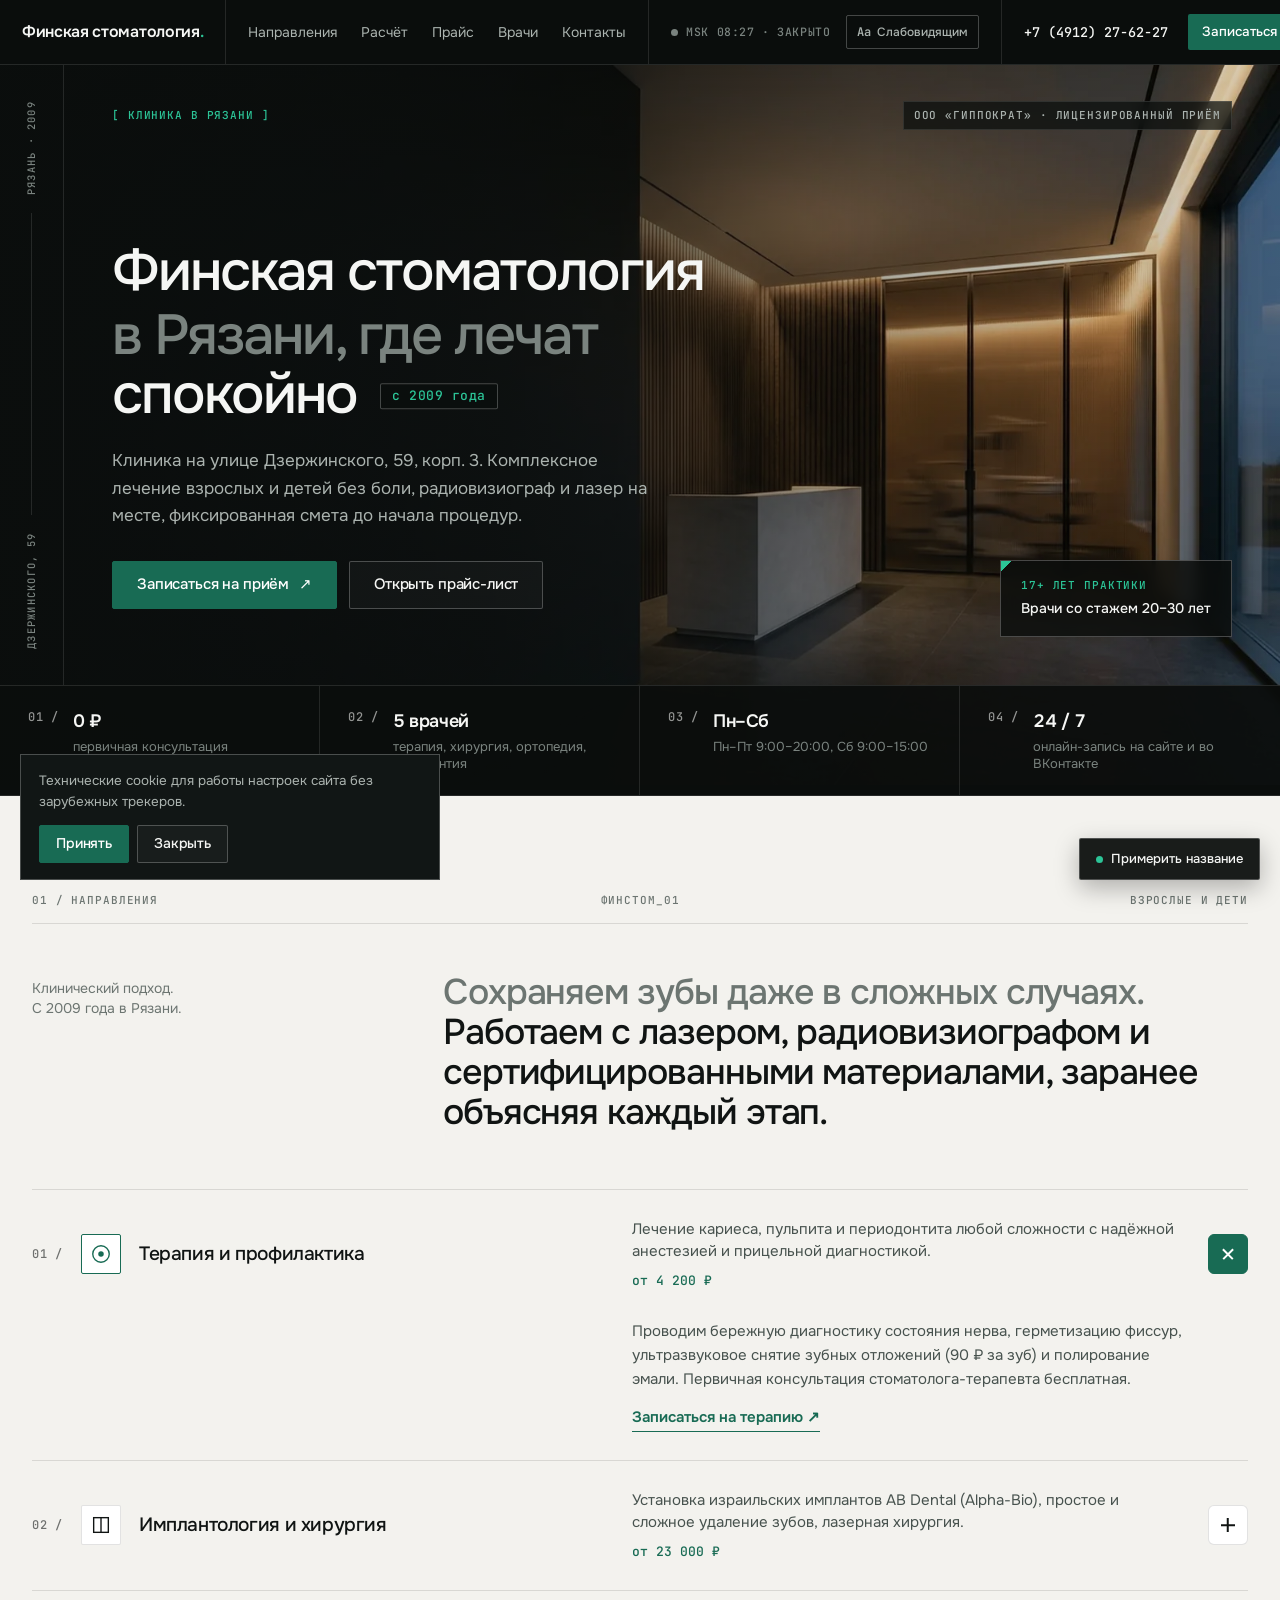
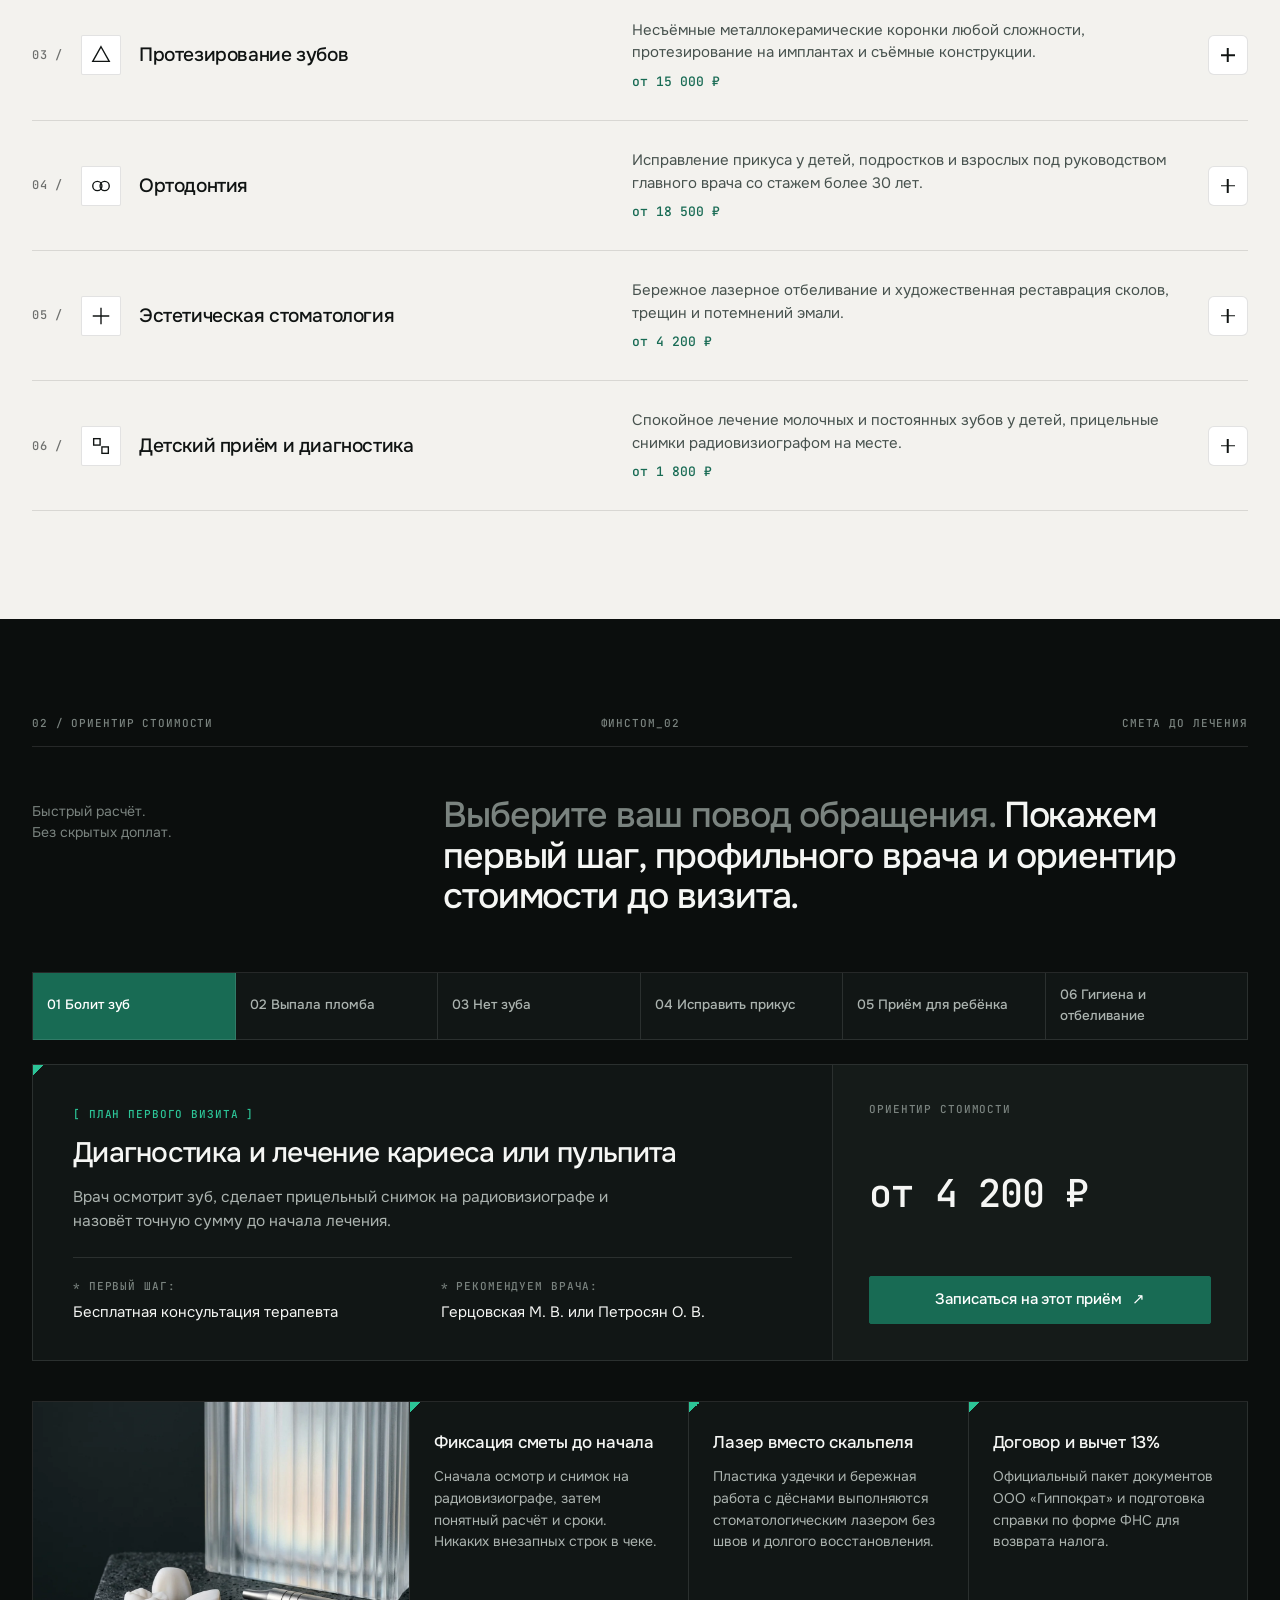
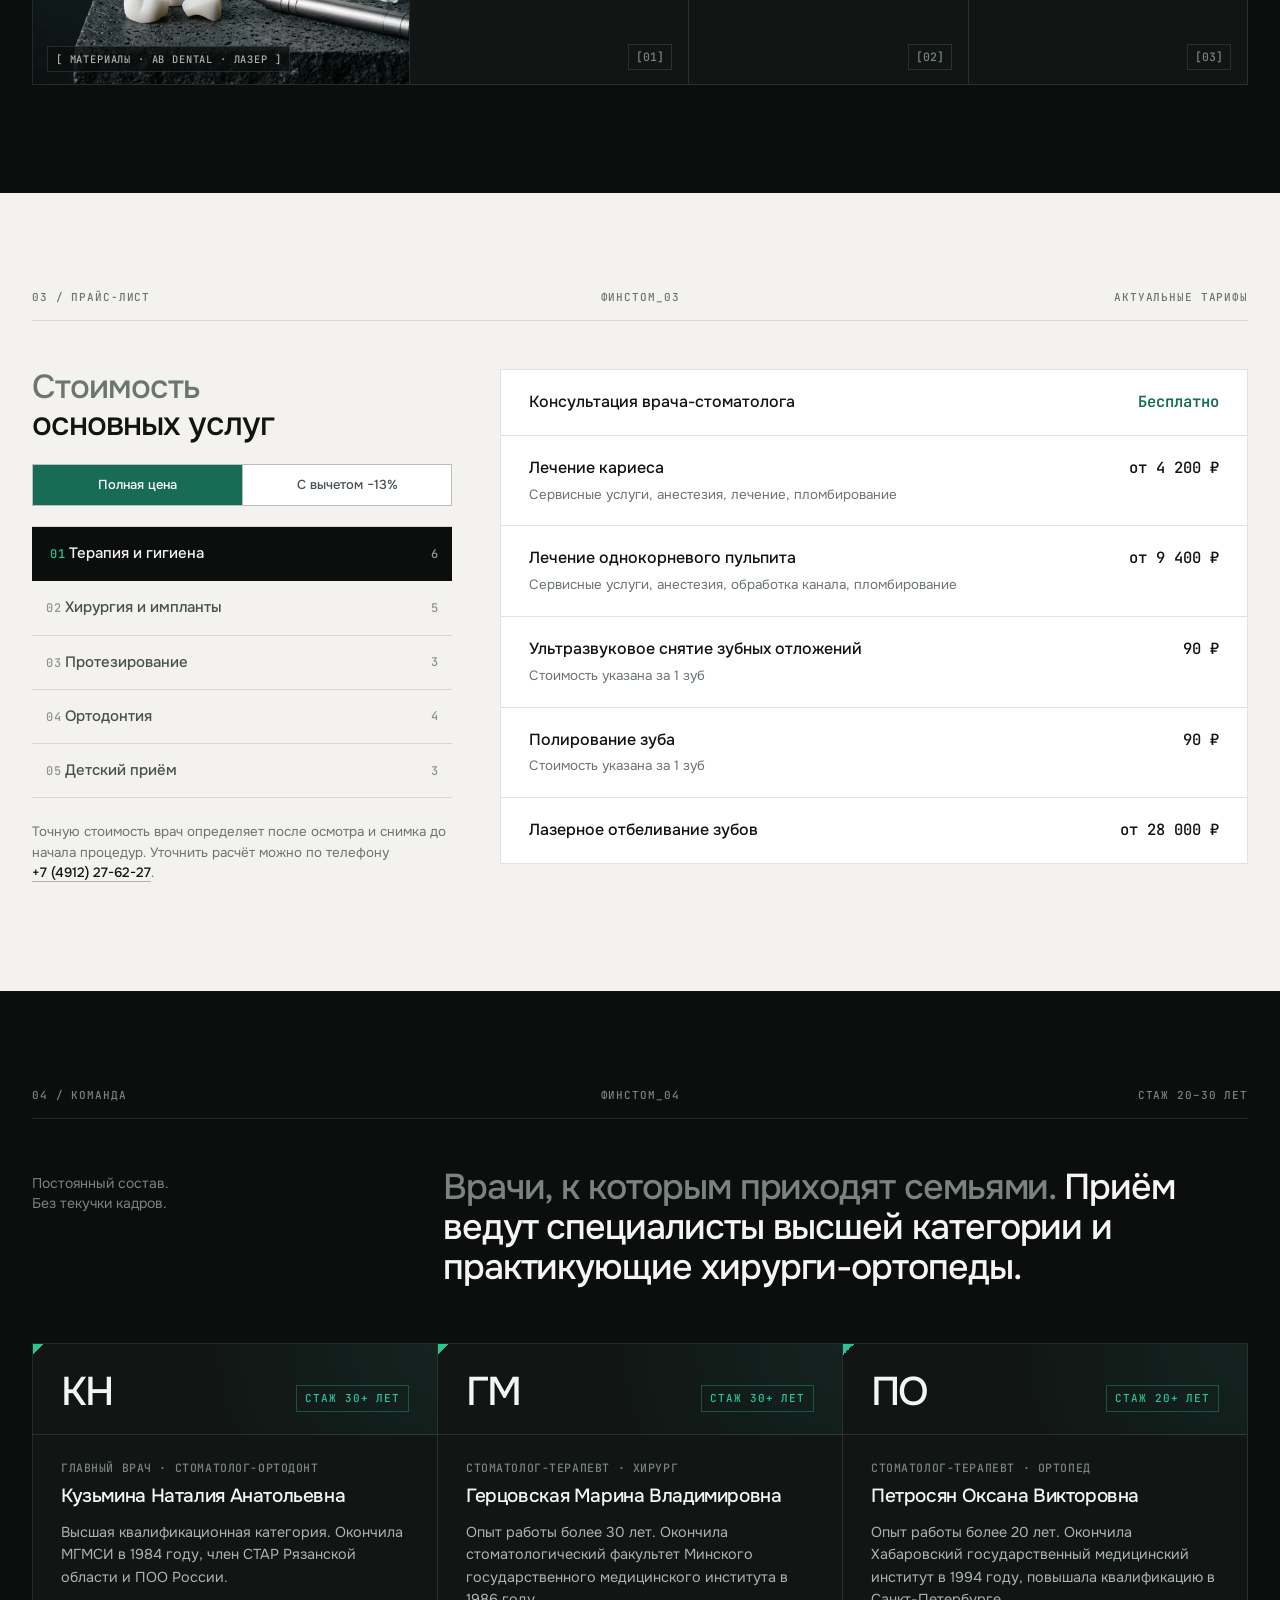
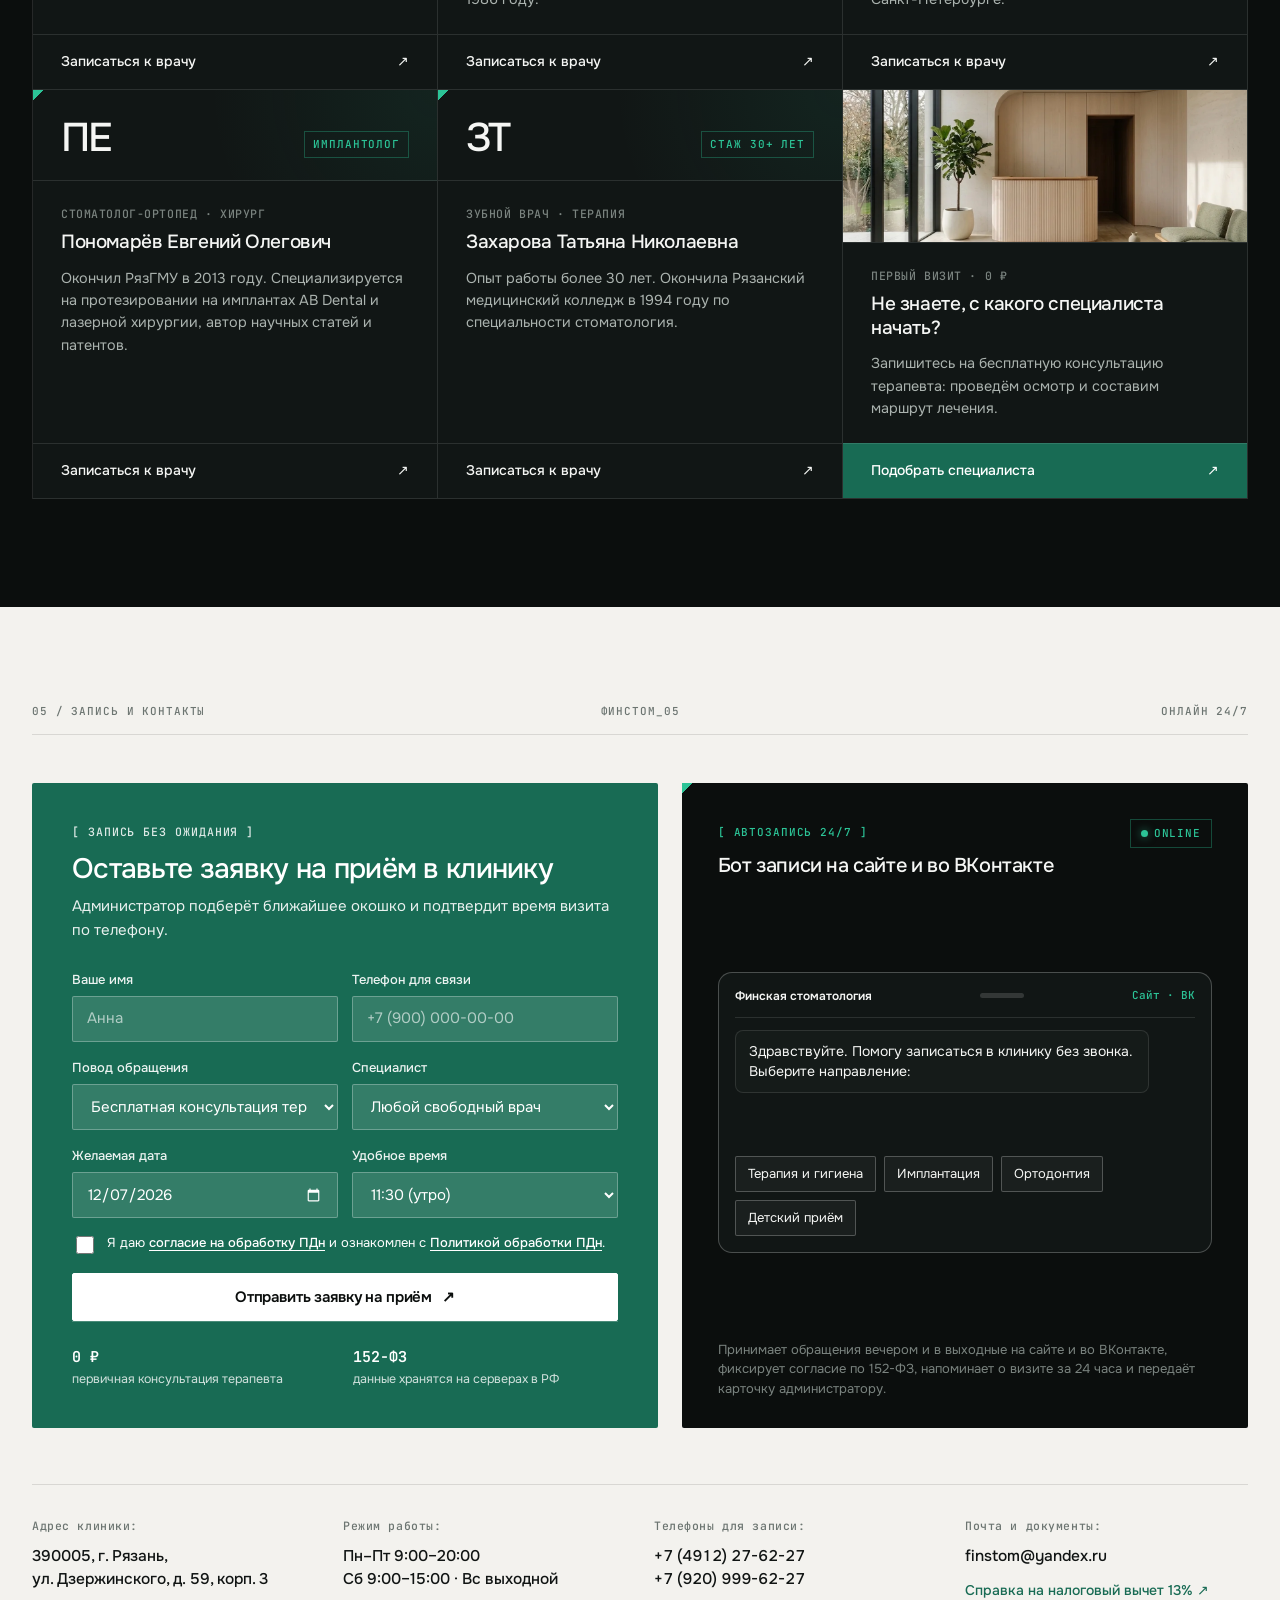
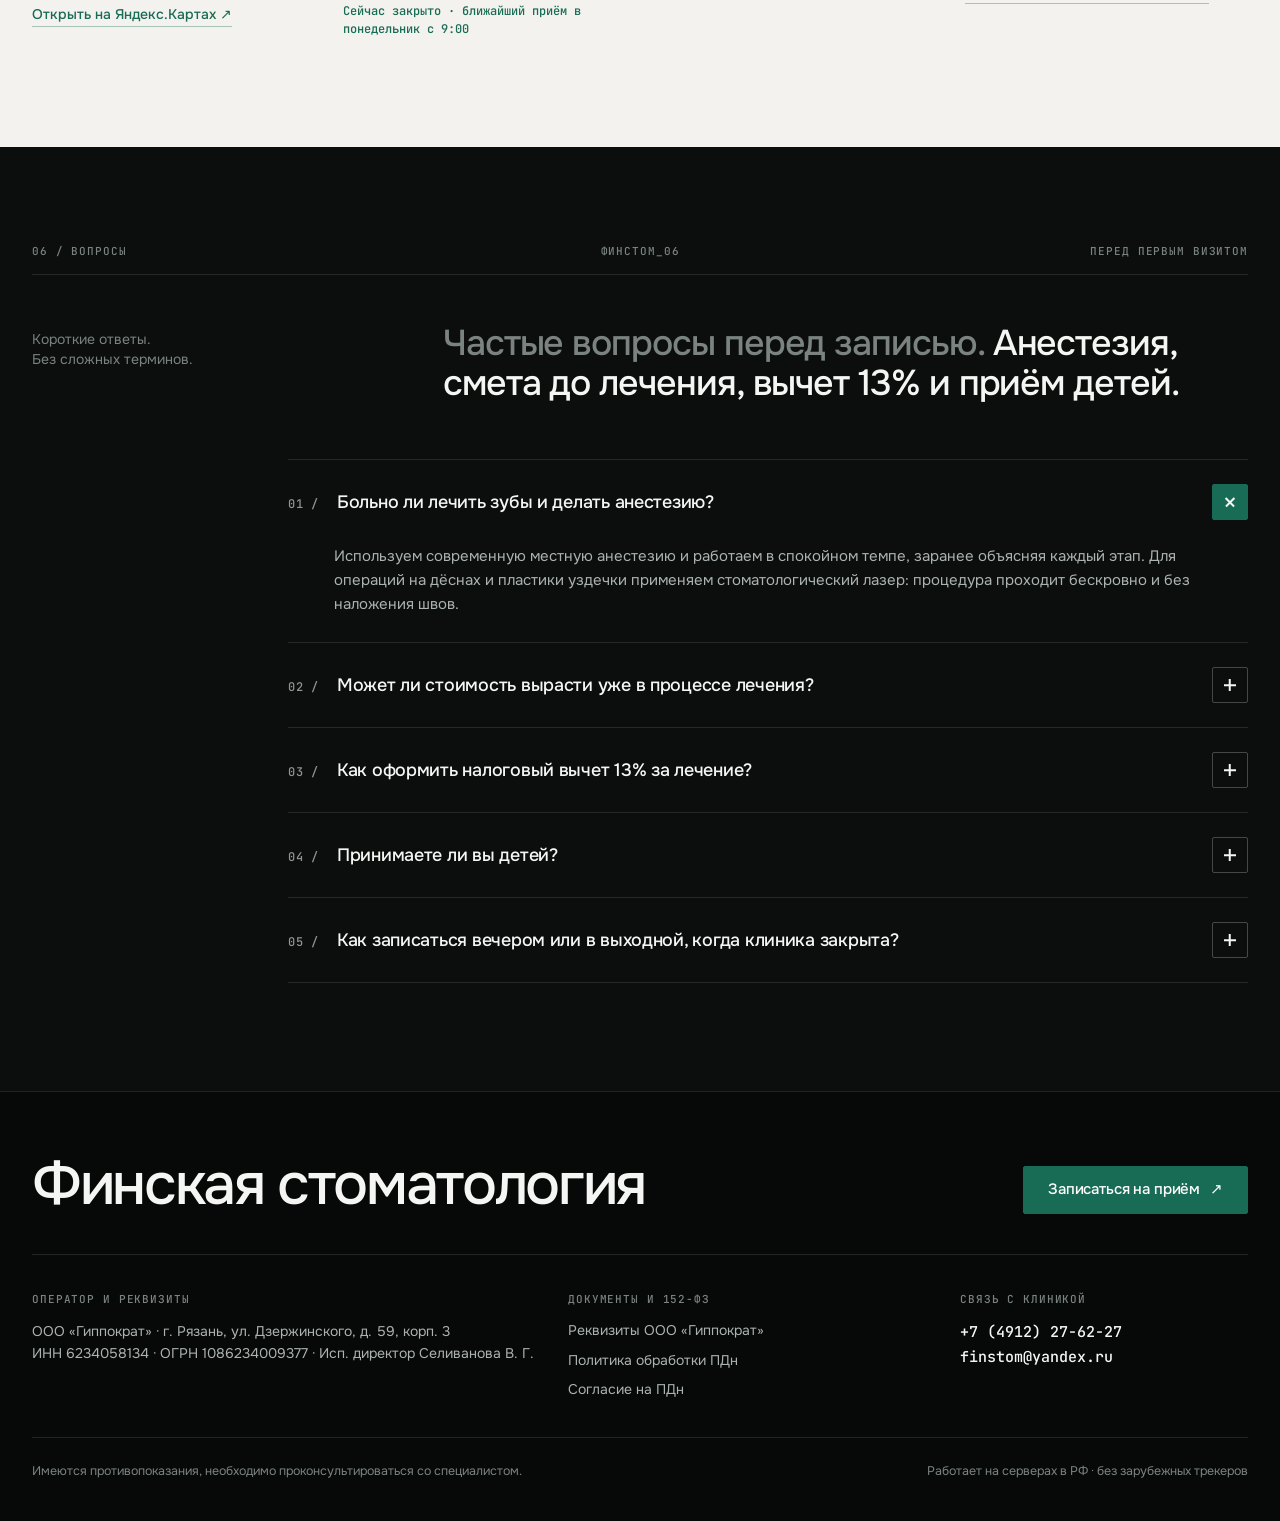
==== commit 7ff5da29: "Add -13% tax price toggle, phone mask, .ics calendar export, and FAQ to finstom" ====
--- a/finstom/index.html
+++ b/finstom/index.html
@@ -470,6 +470,11 @@
               <span class="tone-strong">основных услуг</span>
             </h2>
 
+            <div class="tax-toggle" id="priceTaxToggle" role="group" aria-label="Режим отображения цен">
+              <button class="tax-toggle-btn" type="button" data-tax-mode="full" aria-pressed="true">Полная цена</button>
+              <button class="tax-toggle-btn" type="button" data-tax-mode="tax13" aria-pressed="false">С вычетом −13%</button>
+            </div>
+
             <div class="price-tabs-vertical" role="tablist" aria-label="Категории прайс-листа">
               <button class="vtab-btn" type="button" role="tab" aria-selected="true" data-price-tab="therapy">
                 <span><span class="mono-idx">01</span> Терапия и гигиена</span>
@@ -493,7 +498,7 @@
               </button>
             </div>
 
-            <p class="price-note">Точную стоимость врач определяет после осмотра и снимка до начала процедур. Уточнить расчёт можно по телефону <a class="inline-tel" href="tel:+74912276227">+7 (4912) 27-62-27</a>.</p>
+            <p class="price-note" id="priceTaxNote">Точную стоимость врач определяет после осмотра и снимка до начала процедур. Уточнить расчёт можно по телефону <a class="inline-tel" href="tel:+74912276227">+7 (4912) 27-62-27</a>.</p>
           </div>
 
           <div class="prices-ledger">
@@ -505,23 +510,23 @@
                 </li>
                 <li class="price-row">
                   <div class="price-name">Лечение кариеса<span class="price-detail">Сервисные услуги, анестезия, лечение, пломбирование</span></div>
-                  <div class="price-val">от 4 200 ₽</div>
+                  <div class="price-val" data-base-price="4200" data-prefix="от ">от 4 200 ₽</div>
                 </li>
                 <li class="price-row">
                   <div class="price-name">Лечение однокорневого пульпита<span class="price-detail">Сервисные услуги, анестезия, обработка канала, пломбирование</span></div>
-                  <div class="price-val">от 9 400 ₽</div>
+                  <div class="price-val" data-base-price="9400" data-prefix="от ">от 9 400 ₽</div>
                 </li>
                 <li class="price-row">
                   <div class="price-name">Ультразвуковое снятие зубных отложений<span class="price-detail">Стоимость указана за 1 зуб</span></div>
-                  <div class="price-val">90 ₽</div>
+                  <div class="price-val" data-base-price="90" data-prefix="">90 ₽</div>
                 </li>
                 <li class="price-row">
                   <div class="price-name">Полирование зуба<span class="price-detail">Стоимость указана за 1 зуб</span></div>
-                  <div class="price-val">90 ₽</div>
+                  <div class="price-val" data-base-price="90" data-prefix="">90 ₽</div>
                 </li>
                 <li class="price-row">
                   <div class="price-name">Лазерное отбеливание зубов</div>
-                  <div class="price-val">от 28 000 ₽</div>
+                  <div class="price-val" data-base-price="28000" data-prefix="от ">от 28 000 ₽</div>
                 </li>
               </ul>
             </div>
@@ -530,23 +535,23 @@
               <ul class="price-list">
                 <li class="price-row">
                   <div class="price-name">Удаление зуба простое<span class="price-detail">Сервисные услуги, анестезия, удаление, обработка лунки</span></div>
-                  <div class="price-val">от 2 800 ₽</div>
+                  <div class="price-val" data-base-price="2800" data-prefix="от ">от 2 800 ₽</div>
                 </li>
                 <li class="price-row">
                   <div class="price-name">Удаление ретинированного зуба</div>
-                  <div class="price-val">от 7 000 ₽</div>
+                  <div class="price-val" data-base-price="7000" data-prefix="от ">от 7 000 ₽</div>
                 </li>
                 <li class="price-row">
                   <div class="price-name">Лазерная пластика уздечки языка или губ<span class="price-detail">Щадящая процедура без швов</span></div>
-                  <div class="price-val">от 5 000 ₽</div>
+                  <div class="price-val" data-base-price="5000" data-prefix="от ">от 5 000 ₽</div>
                 </li>
                 <li class="price-row">
                   <div class="price-name">Установка 1 импланта AB Dental (Израиль)</div>
-                  <div class="price-val">от 23 000 ₽</div>
+                  <div class="price-val" data-base-price="23000" data-prefix="от ">от 23 000 ₽</div>
                 </li>
                 <li class="price-row">
                   <div class="price-name">Протезирование на базе импланта</div>
-                  <div class="price-val">от 38 000 ₽</div>
+                  <div class="price-val" data-base-price="38000" data-prefix="от ">от 38 000 ₽</div>
                 </li>
               </ul>
             </div>
@@ -555,15 +560,15 @@
               <ul class="price-list">
                 <li class="price-row">
                   <div class="price-name">Установка 1 металлокерамической коронки<span class="price-detail">Сервисные услуги, анестезия, снятие слепков, изготовление и фиксация</span></div>
-                  <div class="price-val">от 15 000 ₽</div>
+                  <div class="price-val" data-base-price="15000" data-prefix="от ">от 15 000 ₽</div>
                 </li>
                 <li class="price-row">
                   <div class="price-name">Съёмный протез из импортной пластмассы</div>
-                  <div class="price-val">от 16 000 ₽</div>
+                  <div class="price-val" data-base-price="16000" data-prefix="от ">от 16 000 ₽</div>
                 </li>
                 <li class="price-row">
                   <div class="price-name">Съёмный протез из нейлона</div>
-                  <div class="price-val">от 41 000 ₽</div>
+                  <div class="price-val" data-base-price="41000" data-prefix="от ">от 41 000 ₽</div>
                 </li>
               </ul>
             </div>
@@ -572,19 +577,19 @@
               <ul class="price-list">
                 <li class="price-row">
                   <div class="price-name">Консультация врача-ортодонта</div>
-                  <div class="price-val">1 200 ₽</div>
+                  <div class="price-val" data-base-price="1200" data-prefix="">1 200 ₽</div>
                 </li>
                 <li class="price-row">
                   <div class="price-name">Лечение съёмной одночелюстной пластиной</div>
-                  <div class="price-val">от 18 500 ₽</div>
+                  <div class="price-val" data-base-price="18500" data-prefix="от ">от 18 500 ₽</div>
                 </li>
                 <li class="price-row">
                   <div class="price-name">Фиксация брекетов на 1 челюсть</div>
-                  <div class="price-val">от 48 000 ₽</div>
+                  <div class="price-val" data-base-price="48000" data-prefix="от ">от 48 000 ₽</div>
                 </li>
                 <li class="price-row">
                   <div class="price-name">Фиксация ретейнера на 6 зубов</div>
-                  <div class="price-val">от 9 400 ₽</div>
+                  <div class="price-val" data-base-price="9400" data-prefix="от ">от 9 400 ₽</div>
                 </li>
               </ul>
             </div>
@@ -593,15 +598,15 @@
               <ul class="price-list">
                 <li class="price-row">
                   <div class="price-name">Лечение молочного зуба</div>
-                  <div class="price-val">от 1 800 ₽</div>
+                  <div class="price-val" data-base-price="1800" data-prefix="от ">от 1 800 ₽</div>
                 </li>
                 <li class="price-row">
                   <div class="price-name">Удаление молочного зуба</div>
-                  <div class="price-val">от 1 500 ₽</div>
+                  <div class="price-val" data-base-price="1500" data-prefix="от ">от 1 500 ₽</div>
                 </li>
                 <li class="price-row">
                   <div class="price-name">Лечение пульпита молочного зуба</div>
-                  <div class="price-val">от 2 800 ₽</div>
+                  <div class="price-val" data-base-price="2800" data-prefix="от ">от 2 800 ₽</div>
                 </li>
               </ul>
             </div>
@@ -786,6 +791,23 @@
                 </div>
               </div>
 
+              <div class="form-row-2">
+                <div class="field-group">
+                  <label class="field-label" for="patientDate">Желаемая дата</label>
+                  <input class="field-input" id="patientDate" name="date" type="date">
+                </div>
+                <div class="field-group">
+                  <label class="field-label" for="patientSlot">Удобное время</label>
+                  <select class="field-input" id="patientSlot" name="slot">
+                    <option value="09:30">09:30 (утро)</option>
+                    <option value="11:30" selected>11:30 (утро)</option>
+                    <option value="14:00">14:00 (день)</option>
+                    <option value="16:30">16:30 (день)</option>
+                    <option value="18:30">18:30 (вечер)</option>
+                  </select>
+                </div>
+              </div>
+
               <label class="consent-row" for="consentCheck">
                 <input id="consentCheck" type="checkbox" required>
                 <span>
@@ -794,7 +816,10 @@
               </label>
 
               <button class="btn btn-white btn-full" type="submit">Отправить заявку на приём <span aria-hidden="true">↗</span></button>
-              <p class="form-status" id="formStatus" role="status" hidden></p>
+              <div class="form-status-box" id="formStatusBox" role="status" hidden>
+                <p class="form-status-text" id="formStatus"></p>
+                <button class="ics-btn" id="formIcsBtn" type="button">Добавить визит в календарь (.ics) ↗</button>
+              </div>
             </form>
 
             <div class="accent-card-foot">
@@ -861,6 +886,92 @@
             <p class="dir-value"><a class="dir-tel" href="mailto:finstom@yandex.ru">finstom@yandex.ru</a></p>
             <button class="dir-link dir-link-btn" type="button" data-open-dialog="taxDialog">Справка на налоговый вычет 13% ↗</button>
           </div>
+        </div>
+      </div>
+    </section>
+
+    <!-- SECTION 06: Architectural FAQ Accordion (Dark Obsidian before Footer) -->
+    <section class="section section-dark" id="faq">
+      <div class="container">
+        <div class="micro-bar micro-bar-dark">
+          <span>06 / ВОПРОСЫ</span>
+          <span>ФИНСТОМ_06</span>
+          <span>ПЕРЕД ПЕРВЫМ ВИЗИТОМ</span>
+        </div>
+
+        <div class="statement-split">
+          <p class="statement-caption statement-caption-dark">Короткие ответы.<br>Без сложных терминов.</p>
+          <h2 class="statement-heading">
+            <span class="tone-muted">Частые вопросы перед записью.</span>
+            <span class="tone-strong">Анестезия, смета до лечения, вычет 13% и приём детей.</span>
+          </h2>
+        </div>
+
+        <div class="faq-list" id="faqList">
+          <article class="faq-item is-open" data-faq-item>
+            <button class="faq-trigger" type="button" aria-expanded="true" aria-controls="faqPanel1">
+              <span class="faq-left">
+                <span class="mono-idx">01 /</span>
+                <span class="faq-q">Больно ли лечить зубы и делать анестезию?</span>
+              </span>
+              <span class="faq-toggle" aria-hidden="true"></span>
+            </button>
+            <div class="faq-panel" id="faqPanel1">
+              <p>Используем современную местную анестезию и работаем в спокойном темпе, заранее объясняя каждый этап. Для операций на дёснах и пластики уздечки применяем стоматологический лазер: процедура проходит бескровно и без наложения швов.</p>
+            </div>
+          </article>
+
+          <article class="faq-item" data-faq-item>
+            <button class="faq-trigger" type="button" aria-expanded="false" aria-controls="faqPanel2">
+              <span class="faq-left">
+                <span class="mono-idx">02 /</span>
+                <span class="faq-q">Может ли стоимость вырасти уже в процессе лечения?</span>
+              </span>
+              <span class="faq-toggle" aria-hidden="true"></span>
+            </button>
+            <div class="faq-panel" id="faqPanel2" hidden>
+              <p>Нет. Первичная консультация стоматолога-терапевта бесплатная: врач осматривает зуб, при необходимости делает прицельный снимок на радиовизиографе на месте и называет точную сумму до начала процедур.</p>
+            </div>
+          </article>
+
+          <article class="faq-item" data-faq-item>
+            <button class="faq-trigger" type="button" aria-expanded="false" aria-controls="faqPanel3">
+              <span class="faq-left">
+                <span class="mono-idx">03 /</span>
+                <span class="faq-q">Как оформить налоговый вычет 13% за лечение?</span>
+              </span>
+              <span class="faq-toggle" aria-hidden="true"></span>
+            </button>
+            <div class="faq-panel" id="faqPanel3" hidden>
+              <p>Клиника ООО «Гиппократ» работает по официальной медицинской лицензии, выдаёт договор и чеки. Вы можете <button class="faq-inline-btn" type="button" data-open-dialog="taxDialog">запросить справку по форме ФНС онлайн ↗</button>, и администратор подготовит документ к вашему визиту.</p>
+            </div>
+          </article>
+
+          <article class="faq-item" data-faq-item>
+            <button class="faq-trigger" type="button" aria-expanded="false" aria-controls="faqPanel4">
+              <span class="faq-left">
+                <span class="mono-idx">04 /</span>
+                <span class="faq-q">Принимаете ли вы детей?</span>
+              </span>
+              <span class="faq-toggle" aria-hidden="true"></span>
+            </button>
+            <div class="faq-panel" id="faqPanel4" hidden>
+              <p>Да, ведём бережный детский приём: лечим молочные и постоянные зубы, делаем герметизацию фиссур и лазерную пластику уздечки губ и языка в спокойной обстановке, чтобы у ребёнка не формировался страх врача.</p>
+            </div>
+          </article>
+
+          <article class="faq-item" data-faq-item>
+            <button class="faq-trigger" type="button" aria-expanded="false" aria-controls="faqPanel5">
+              <span class="faq-left">
+                <span class="mono-idx">05 /</span>
+                <span class="faq-q">Как записаться вечером или в выходной, когда клиника закрыта?</span>
+              </span>
+              <span class="faq-toggle" aria-hidden="true"></span>
+            </button>
+            <div class="faq-panel" id="faqPanel5" hidden>
+              <p>Оставьте заявку в форме выше или пройдите 3 шага в боте 24/7 на сайте и во ВКонтакте. После записи вы сразу скачаете напоминание в календарь телефона (.ics), а администратор подтвердит точное окошко в начале рабочего дня.</p>
+            </div>
+          </article>
         </div>
       </div>
     </section>
--- a/finstom/style.css
+++ b/finstom/style.css
@@ -1143,7 +1143,40 @@
   font-weight: 500;
   line-height: 1.1;
   letter-spacing: -0.03em;
-  margin: 0 0 28px;
+  margin: 0 0 22px;
+}
+
+.tax-toggle {
+  display: grid;
+  grid-template-columns: 1fr 1fr;
+  border: 1px solid var(--hairline-light-strong);
+  margin-bottom: 20px;
+  background: var(--white);
+}
+
+.tax-toggle-btn {
+  min-height: 40px;
+  padding: 8px 10px;
+  border: none;
+  background: transparent;
+  color: var(--ink-dark-body);
+  font-size: 0.8125rem;
+  font-weight: 500;
+  cursor: pointer;
+  transition: background-color 140ms ease-out, color 140ms ease-out;
+}
+
+.tax-toggle-btn + .tax-toggle-btn {
+  border-left: 1px solid var(--hairline-light-strong);
+}
+
+.tax-toggle-btn[aria-pressed="true"] {
+  background: var(--accent);
+  color: var(--accent-contrast);
+}
+
+.price-val.is-tax13 {
+  color: var(--accent);
 }
 
 .price-tabs-vertical {
@@ -1540,13 +1573,51 @@
   font-weight: 500;
 }
 
-.form-status {
+.form-status,
+.form-status-box {
   margin: 4px 0 0;
-  padding: 12px 14px;
+  padding: 14px 16px;
   background: rgba(0, 0, 0, 0.24);
   border: 1px solid rgba(255, 255, 255, 0.3);
   font-size: 0.875rem;
-  line-height: 1.45;
+  line-height: 1.48;
+  display: flex;
+  flex-direction: column;
+  gap: 10px;
+}
+
+.form-status-box[hidden] {
+  display: none;
+}
+
+.form-status-text {
+  margin: 0;
+}
+
+.ics-btn {
+  align-self: flex-start;
+  display: inline-flex;
+  align-items: center;
+  gap: 6px;
+  padding: 8px 14px;
+  border: 1px solid rgba(255, 255, 255, 0.65);
+  border-radius: var(--radius-sharp);
+  background: rgba(255, 255, 255, 0.14);
+  color: #FFFFFF;
+  font-size: 0.8125rem;
+  font-weight: 600;
+  cursor: pointer;
+  transition: background-color 140ms ease-out, color 140ms ease-out;
+}
+
+.ics-btn:hover {
+  background: #FFFFFF;
+  color: #0B0E0D;
+}
+
+/* Native date input color-scheme on dark/accent surface */
+.accent-form-card input[type="date"] {
+  color-scheme: dark;
 }
 
 .form-status-light {
@@ -1778,6 +1849,117 @@
   font-size: 0.75rem;
   color: var(--accent);
   font-weight: 500;
+}
+
+/* SECTION 06: Architectural Dark FAQ Accordion */
+.faq-list {
+  border-top: 1px solid var(--hairline-dark);
+  max-width: 960px;
+  margin-left: auto;
+}
+
+.faq-item {
+  border-bottom: 1px solid var(--hairline-dark);
+}
+
+.faq-trigger {
+  width: 100%;
+  display: flex;
+  align-items: center;
+  justify-content: space-between;
+  gap: 24px;
+  padding: 24px 0;
+  background: transparent;
+  border: none;
+  text-align: left;
+  cursor: pointer;
+  color: var(--ink-light);
+}
+
+.faq-left {
+  display: flex;
+  align-items: baseline;
+  gap: 18px;
+}
+
+.faq-q {
+  font-size: clamp(1rem, 1.4vw, 1.1875rem);
+  font-weight: 500;
+  letter-spacing: -0.015em;
+  line-height: 1.35;
+}
+
+.faq-toggle {
+  position: relative;
+  width: 36px;
+  height: 36px;
+  flex-shrink: 0;
+  border: 1px solid var(--hairline-dark-strong);
+  border-radius: var(--radius-sharp);
+  transition: background-color 150ms ease-out, border-color 150ms ease-out;
+}
+
+.faq-toggle::before,
+.faq-toggle::after {
+  content: "";
+  position: absolute;
+  top: 50%;
+  left: 50%;
+  width: 12px;
+  height: 1.5px;
+  background-color: var(--ink-light);
+  transition: transform 160ms ease-out;
+}
+
+.faq-toggle::before {
+  transform: translate(-50%, -50%);
+}
+
+.faq-toggle::after {
+  transform: translate(-50%, -50%) rotate(90deg);
+}
+
+.faq-item.is-open .faq-toggle {
+  background-color: var(--accent);
+  border-color: var(--accent);
+}
+
+.faq-item.is-open .faq-toggle::before {
+  transform: translate(-50%, -50%) rotate(45deg);
+}
+
+.faq-item.is-open .faq-toggle::after {
+  transform: translate(-50%, -50%) rotate(-45deg);
+}
+
+.faq-panel[hidden] {
+  display: none;
+}
+
+.faq-panel {
+  padding: 0 56px 26px 46px;
+}
+
+.faq-panel p {
+  margin: 0;
+  font-size: 0.9375rem;
+  line-height: 1.6;
+  color: var(--ink-light-body);
+}
+
+.faq-inline-btn {
+  padding: 0;
+  border: none;
+  background: transparent;
+  color: var(--accent-bright);
+  font-weight: 500;
+  cursor: pointer;
+  border-bottom: 1px solid rgba(44, 196, 151, 0.5);
+}
+
+.faq-inline-btn:hover {
+  color: var(--ink-light);
+  border-color: var(--ink-light);
 }
 
 /* MONUMENTAL ARCHITECTURAL FOOTER */
@@ -2060,10 +2242,28 @@
 html.a11y-large .btn-white,
 html.a11y-large .btn-accent,
 html.a11y-large .vtab-btn[aria-selected="true"],
-html.a11y-large .chip-btn[aria-pressed="true"] {
+html.a11y-large .chip-btn[aria-pressed="true"],
+html.a11y-large .tax-toggle-btn[aria-pressed="true"],
+html.a11y-large .ics-btn {
   background: #000000;
   color: #FFFFFF;
   border-color: #000000;
+}
+
+html.a11y-large .form-status-box {
+  background: #FFFFFF;
+  color: #000000;
+  border: 2px solid #000000;
+}
+
+html.a11y-large .faq-item.is-open .faq-toggle {
+  background: #000000;
+  border-color: #000000;
+}
+
+html.a11y-large .faq-item.is-open .faq-toggle::before,
+html.a11y-large .faq-item.is-open .faq-toggle::after {
+  background-color: #FFFFFF;
 }
 
 html.a11y-large .inline-link-light,
@@ -2227,6 +2427,12 @@
     gap: 14px;
     padding: 20px 0;
   }
+  .faq-panel {
+    padding: 0 0 22px 0;
+  }
+  .faq-left {
+    gap: 12px;
+  }
   .price-row {
     padding: 16px 18px;
     gap: 14px;
